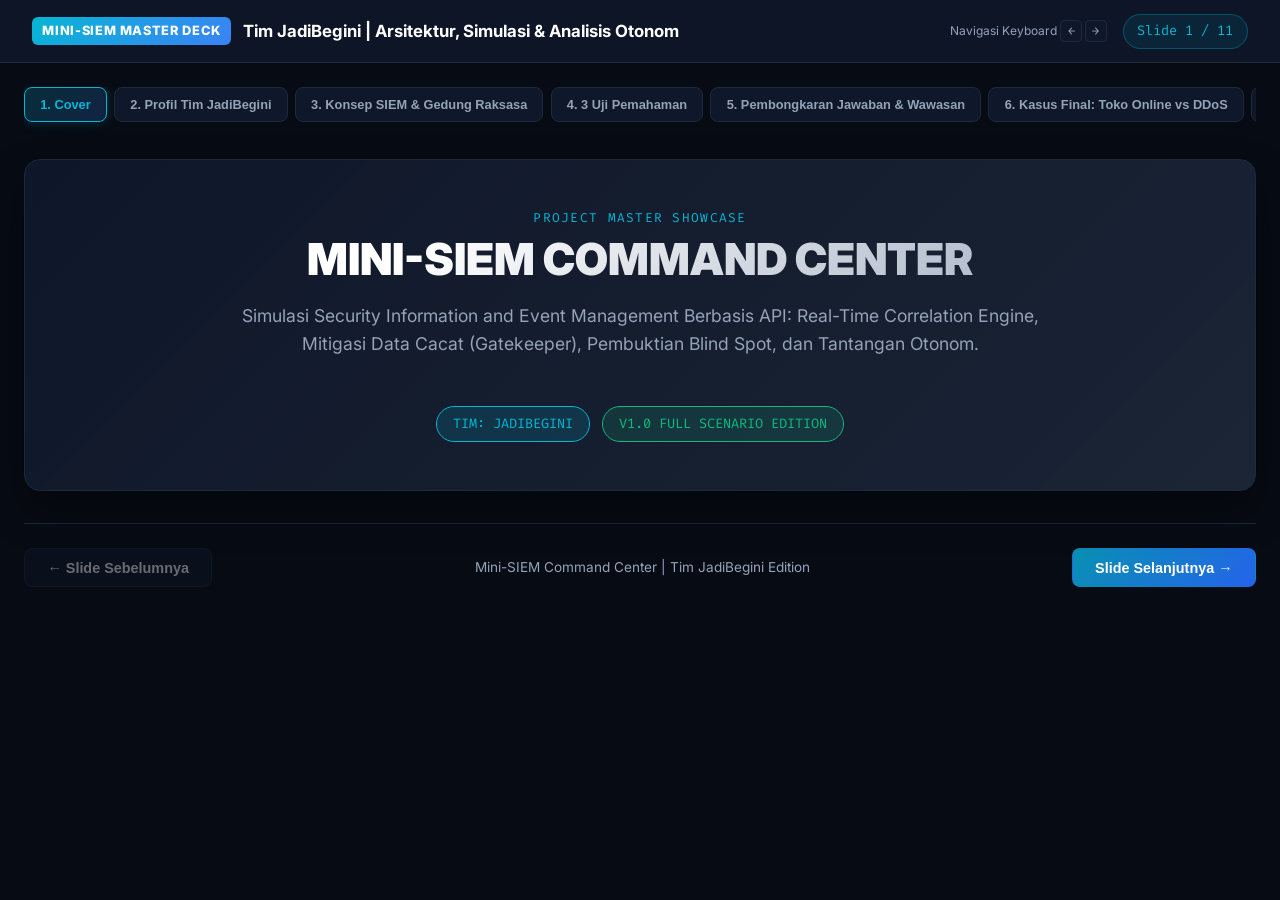
==== presentation.html @ ff6a7bb2 "docs: update profile descriptions for Anand Ferdiansyah and Fitus Yayan Ofnaio Zebua" ====
<!DOCTYPE html>
<html lang="id">
<head>
    <meta charset="UTF-8">
    <meta name="viewport" content="width=device-width, initial-scale=1.0">
    <title>Mini-SIEM Command Center | Master Presentation Deck</title>
    <link rel="preconnect" href="https://fonts.googleapis.com">
    <link rel="preconnect" href="https://fonts.gstatic.com" crossorigin>
    <link href="https://fonts.googleapis.com/css2?family=Fira+Code:wght@400;600&family=Inter:wght@300;400;500;600;700;800;900&display=swap" rel="stylesheet">
    <style>
        :root {
            --bg-dark: #070b14;
            --bg-card: #0f172a;
            --bg-card-hover: #1e293b;
            --border-color: #1e293b;
            --accent-cyan: #06b6d4;
            --accent-blue: #3b82f6;
            --accent-purple: #8b5cf6;
            --accent-gold: #f59e0b;
            --danger-red: #ef4444;
            --warning-orange: #f97316;
            --success-green: #10b981;
            --text-main: #f8fafc;
            --text-muted: #94a3b8;
            --font-sans: 'Inter', -apple-system, BlinkMacSystemFont, sans-serif;
            --font-mono: 'Fira Code', monospace;
        }

        * {
            box-sizing: border-box;
            margin: 0;
            padding: 0;
        }

        body {
            background-color: var(--bg-dark);
            color: var(--text-main);
            font-family: var(--font-sans);
            line-height: 1.6;
            overflow-x: hidden;
            display: flex;
            flex-direction: column;
            min-height: 100vh;
        }

        /* Top Navigation Header */
        header {
            background: rgba(15, 23, 42, 0.9);
            backdrop-filter: blur(12px);
            border-bottom: 1px solid var(--border-color);
            padding: 0.85rem 2rem;
            position: sticky;
            top: 0;
            z-index: 100;
            display: flex;
            justify-content: space-between;
            align-items: center;
        }

        .header-brand {
            display: flex;
            align-items: center;
            gap: 0.75rem;
        }

        .brand-badge {
            background: linear-gradient(135deg, #06b6d4, #3b82f6);
            color: white;
            font-weight: 800;
            font-size: 0.8rem;
            padding: 0.25rem 0.65rem;
            border-radius: 6px;
            letter-spacing: 0.05em;
        }

        .brand-title {
            font-size: 1.05rem;
            font-weight: 700;
            color: #fff;
        }

        .slide-counter {
            font-family: var(--font-mono);
            font-size: 0.85rem;
            color: var(--accent-cyan);
            background: rgba(6, 182, 212, 0.1);
            padding: 0.35rem 0.85rem;
            border-radius: 9999px;
            border: 1px solid rgba(6, 182, 212, 0.3);
        }

        /* Presentation Container */
        .presentation-container {
            max-width: 1320px;
            margin: 1.5rem auto;
            padding: 0 1.5rem;
            flex: 1;
            width: 100%;
        }

        /* Navigation Tabs Bar */
        .nav-tabs {
            display: flex;
            gap: 0.45rem;
            overflow-x: auto;
            padding-bottom: 0.85rem;
            margin-bottom: 1.5rem;
            scrollbar-width: thin;
        }

        .nav-tab {
            background: var(--bg-card);
            border: 1px solid var(--border-color);
            color: var(--text-muted);
            padding: 0.55rem 0.95rem;
            border-radius: 8px;
            font-size: 0.8rem;
            font-weight: 600;
            cursor: pointer;
            white-space: nowrap;
            transition: all 0.2s;
            display: flex;
            align-items: center;
            gap: 0.4rem;
        }

        .nav-tab:hover {
            color: var(--text-main);
            border-color: var(--accent-cyan);
        }

        .nav-tab.active {
            background: linear-gradient(135deg, rgba(6, 182, 212, 0.2), rgba(59, 130, 246, 0.2));
            color: var(--accent-cyan);
            border-color: var(--accent-cyan);
            box-shadow: 0 0 12px rgba(6, 182, 212, 0.25);
        }

        /* Slides Transition */
        .slide {
            display: none;
            animation: fadeIn 0.3s ease-out;
        }

        .slide.active {
            display: block;
        }

        @keyframes fadeIn {
            from { opacity: 0; transform: translateY(6px); }
            to { opacity: 1; transform: translateY(0); }
        }

        /* Slide Headers */
        .slide-header {
            margin-bottom: 1.75rem;
            border-left: 4px solid var(--accent-cyan);
            padding-left: 1.25rem;
        }

        .slide-tag {
            font-family: var(--font-mono);
            font-size: 0.8rem;
            text-transform: uppercase;
            letter-spacing: 0.1em;
            color: var(--accent-cyan);
            margin-bottom: 0.25rem;
            display: block;
        }

        .slide-title {
            font-size: 2rem;
            font-weight: 800;
            color: #fff;
            letter-spacing: -0.02em;
        }

        .slide-subtitle {
            color: var(--text-muted);
            font-size: 1rem;
            margin-top: 0.35rem;
        }

        /* Hero Slide */
        .hero-card {
            background: linear-gradient(135deg, rgba(15, 23, 42, 0.95), rgba(30, 41, 59, 0.85));
            border: 1px solid var(--border-color);
            border-radius: 16px;
            padding: 3rem 2.5rem;
            text-align: center;
            position: relative;
            overflow: hidden;
            box-shadow: 0 20px 40px rgba(0, 0, 0, 0.4);
        }

        .hero-title {
            font-size: 2.75rem;
            font-weight: 900;
            background: linear-gradient(135deg, #fff 30%, #94a3b8);
            -webkit-background-clip: text;
            -webkit-text-fill-color: transparent;
            margin-bottom: 1rem;
            line-height: 1.2;
        }

        .hero-desc {
            max-width: 850px;
            margin: 0 auto 2rem;
            font-size: 1.1rem;
            color: var(--text-muted);
        }

        /* Team Profile Cards (Point 1) */
        .team-grid {
            display: grid;
            grid-template-columns: repeat(auto-fit, minmax(320px, 1fr));
            gap: 1.5rem;
            margin-top: 1rem;
        }

        .team-card {
            background: var(--bg-card);
            border: 1px solid var(--border-color);
            border-radius: 14px;
            padding: 2rem 1.5rem;
            text-align: center;
            display: flex;
            flex-direction: column;
            align-items: center;
            gap: 1rem;
            transition: transform 0.2s, border-color 0.2s;
            position: relative;
        }

        .team-card:hover {
            transform: translateY(-5px);
            border-color: var(--accent-cyan);
            box-shadow: 0 10px 25px rgba(6, 182, 212, 0.15);
        }

        .team-avatar {
            width: 90px;
            height: 90px;
            border-radius: 50%;
            background: linear-gradient(135deg, rgba(6, 182, 212, 0.2), rgba(59, 130, 246, 0.2));
            border: 2px solid var(--accent-cyan);
            display: flex;
            align-items: center;
            justify-content: center;
            font-size: 2.25rem;
            box-shadow: 0 0 20px rgba(6, 182, 212, 0.25);
        }

        .team-badge-lead {
            position: absolute;
            top: 1rem;
            right: 1rem;
            background: rgba(245, 158, 11, 0.15);
            color: var(--accent-gold);
            border: 1px solid var(--accent-gold);
            font-size: 0.7rem;
            font-family: var(--font-mono);
            padding: 0.2rem 0.5rem;
            border-radius: 4px;
            font-weight: 700;
        }

        .team-name {
            font-size: 1.3rem;
            font-weight: 700;
            color: #fff;
        }

        .team-bio {
            font-size: 0.9rem;
            color: var(--text-muted);
            line-height: 1.5;
            background: rgba(0, 0, 0, 0.25);
            padding: 0.85rem 1rem;
            border-radius: 8px;
            border: 1px dashed rgba(148, 163, 184, 0.2);
            text-align: left;
            width: 100%;
        }

        /* Generic Grids & Cards */
        .grid-2 {
            display: grid;
            grid-template-columns: repeat(auto-fit, minmax(450px, 1fr));
            gap: 1.5rem;
            margin-bottom: 1.5rem;
        }

        .grid-3 {
            display: grid;
            grid-template-columns: repeat(auto-fit, minmax(320px, 1fr));
            gap: 1.5rem;
            margin-bottom: 1.5rem;
        }

        @media (max-width: 800px) {
            .grid-2, .grid-3 {
                grid-template-columns: 1fr;
            }
        }

        .card {
            background: var(--bg-card);
            border: 1px solid var(--border-color);
            border-radius: 12px;
            padding: 1.75rem;
            display: flex;
            flex-direction: column;
            gap: 1rem;
            position: relative;
        }

        .card.danger { border-top: 4px solid var(--danger-red); }
        .card.warning { border-top: 4px solid var(--warning-orange); }
        .card.purple { border-top: 4px solid var(--accent-purple); }
        .card.success { border-top: 4px solid var(--success-green); }
        .card.cyan { border-top: 4px solid var(--accent-cyan); }

        .card-header {
            display: flex;
            justify-content: space-between;
            align-items: flex-start;
        }

        .card-title {
            font-size: 1.2rem;
            font-weight: 700;
            color: #fff;
        }

        .card-tag {
            font-size: 0.75rem;
            font-family: var(--font-mono);
            padding: 0.2rem 0.5rem;
            border-radius: 4px;
        }

        .card.danger .card-tag { background: rgba(239, 68, 68, 0.15); color: var(--danger-red); }
        .card.warning .card-tag { background: rgba(249, 115, 22, 0.15); color: var(--warning-orange); }
        .card.purple .card-tag { background: rgba(139, 92, 246, 0.15); color: var(--accent-purple); }
        .card.success .card-tag { background: rgba(16, 185, 129, 0.15); color: var(--success-green); }
        .card.cyan .card-tag { background: rgba(6, 182, 212, 0.15); color: var(--accent-cyan); }

        /* Highlight Boxes */
        .box-highlight {
            background: rgba(0, 0, 0, 0.35);
            border-radius: 8px;
            padding: 1rem 1.15rem;
            font-size: 0.9rem;
            border-left: 3px solid;
            margin-top: 0.5rem;
        }

        .box-story {
            border-color: #38bdf8;
            background: rgba(56, 189, 248, 0.05);
        }
        .box-story strong { color: #38bdf8; display: block; margin-bottom: 0.25rem; font-size: 0.95rem; }

        .box-siem {
            border-color: #f59e0b;
            background: rgba(245, 158, 11, 0.05);
        }
        .box-siem strong { color: #f59e0b; display: block; margin-bottom: 0.25rem; font-size: 0.95rem; }

        .box-output {
            border-color: #10b981;
            background: rgba(16, 185, 129, 0.05);
        }
        .box-output strong { color: #10b981; display: block; margin-bottom: 0.25rem; font-size: 0.95rem; }

        .box-danger {
            border-color: #ef4444;
            background: rgba(239, 68, 68, 0.05);
        }
        .box-danger strong { color: #ef4444; display: block; margin-bottom: 0.25rem; font-size: 0.95rem; }

        /* Quiz Card Styling */
        .quiz-card {
            background: var(--bg-card);
            border: 1px solid var(--border-color);
            border-radius: 12px;
            padding: 1.5rem;
            margin-bottom: 1rem;
            transition: all 0.2s;
        }

        .quiz-card:hover {
            border-color: var(--accent-cyan);
        }

        .quiz-question {
            font-size: 1.05rem;
            font-weight: 700;
            color: #fff;
            margin-bottom: 0.75rem;
            display: flex;
            align-items: flex-start;
            gap: 0.5rem;
        }

        .quiz-answer {
            display: none;
            margin-top: 1rem;
            padding: 1rem 1.25rem;
            background: rgba(6, 182, 212, 0.08);
            border: 1px solid rgba(6, 182, 212, 0.3);
            border-radius: 8px;
            font-size: 0.92rem;
            color: var(--text-main);
            animation: fadeIn 0.25s ease;
        }

        .quiz-answer.show {
            display: block;
        }

        .btn-toggle-answer {
            background: rgba(255, 255, 255, 0.06);
            border: 1px solid var(--border-color);
            color: var(--accent-cyan);
            padding: 0.4rem 0.85rem;
            border-radius: 6px;
            font-size: 0.8rem;
            font-weight: 600;
            cursor: pointer;
            transition: all 0.2s;
        }

        .btn-toggle-answer:hover {
            background: rgba(6, 182, 212, 0.15);
            border-color: var(--accent-cyan);
        }

        /* Flow Diagram */
        .diagram-container {
            background: var(--bg-card);
            border: 1px solid var(--border-color);
            border-radius: 12px;
            padding: 1.75rem;
            margin-bottom: 1.5rem;
            overflow-x: auto;
        }

        .flow-diagram {
            display: flex;
            align-items: center;
            justify-content: space-between;
            gap: 0.75rem;
            min-width: 850px;
        }

        .flow-step {
            flex: 1;
            background: rgba(15, 23, 42, 0.8);
            border: 1px solid var(--border-color);
            border-radius: 10px;
            padding: 1rem 0.75rem;
            text-align: center;
            transition: all 0.2s;
        }

        .flow-step:hover {
            border-color: var(--accent-cyan);
            transform: scale(1.02);
            background: rgba(6, 182, 212, 0.05);
        }

        .flow-icon { font-size: 1.6rem; margin-bottom: 0.35rem; }
        .flow-title { font-weight: 700; font-size: 0.85rem; color: #fff; margin-bottom: 0.2rem; }
        .flow-desc { font-size: 0.75rem; color: var(--text-muted); }
        .flow-arrow { font-size: 1.3rem; color: var(--text-muted); }

        /* Footer Navigation Controls */
        .footer-controls {
            margin-top: 2rem;
            display: flex;
            justify-content: space-between;
            align-items: center;
            border-top: 1px solid var(--border-color);
            padding-top: 1.5rem;
        }

        .btn {
            background: var(--bg-card);
            border: 1px solid var(--border-color);
            color: var(--text-main);
            padding: 0.65rem 1.4rem;
            border-radius: 8px;
            font-weight: 600;
            font-size: 0.9rem;
            cursor: pointer;
            transition: all 0.2s;
            display: inline-flex;
            align-items: center;
            gap: 0.5rem;
        }

        .btn:hover:not(:disabled) {
            background: var(--bg-card-hover);
            border-color: var(--accent-cyan);
            color: var(--accent-cyan);
        }

        .btn:disabled {
            opacity: 0.4;
            cursor: not-allowed;
        }

        .btn-primary {
            background: linear-gradient(135deg, #0891b2, #2563eb);
            border-color: transparent;
            color: white;
        }

        .btn-primary:hover:not(:disabled) {
            background: linear-gradient(135deg, #06b6d4, #3b82f6);
            color: white;
            box-shadow: 0 0 15px rgba(6, 182, 212, 0.4);
        }

        kbd {
            background: var(--bg-card);
            border: 1px solid var(--border-color);
            border-radius: 4px;
            padding: 0.15rem 0.4rem;
            font-family: var(--font-mono);
            font-size: 0.75rem;
        }

        /* Presentation Tables */
        .table-container {
            overflow-x: auto;
            margin: 1rem 0;
            border-radius: 8px;
            border: 1px solid var(--border-color);
        }

        .pres-table {
            width: 100%;
            border-collapse: collapse;
            font-size: 0.85rem;
            text-align: left;
        }

        .pres-table th, .pres-table td {
            padding: 0.75rem 1rem;
            border-bottom: 1px solid var(--border-color);
        }

        .pres-table th {
            background: rgba(0, 0, 0, 0.4);
            color: var(--accent-cyan);
            font-weight: 700;
            font-size: 0.8rem;
            text-transform: uppercase;
            letter-spacing: 0.05em;
        }

        .pres-table tr:hover {
            background: rgba(255, 255, 255, 0.02);
        }

        .pres-code {
            font-family: var(--font-mono);
            background: rgba(0, 0, 0, 0.4);
            padding: 0.2rem 0.45rem;
            border-radius: 4px;
            color: #38bdf8;
            font-size: 0.8rem;
        }
    </style>
</head>
<body>

    <!-- Header Navigation -->
    <header>
        <div class="header-brand">
            <span class="brand-badge">MINI-SIEM MASTER DECK</span>
            <span class="brand-title">Tim JadiBegini | Arsitektur, Simulasi & Analisis Otonom</span>
        </div>
        <div style="display: flex; align-items: center; gap: 1rem;">
            <div style="font-size: 0.75rem; color: var(--text-muted);">Navigasi Keyboard <kbd>←</kbd> <kbd>→</kbd></div>
            <div class="slide-counter" id="slideCounter">Slide 1 / 11</div>
        </div>
    </header>

    <!-- Main Presentation Container -->
    <main class="presentation-container">

        <!-- Navigation Tabs Bar -->
        <nav class="nav-tabs" id="navTabs">
            <button class="nav-tab active" data-index="0">1. Cover</button>
            <button class="nav-tab" data-index="1">2. Profil Tim JadiBegini</button>
            <button class="nav-tab" data-index="2">3. Konsep SIEM & Gedung Raksasa</button>
            <button class="nav-tab" data-index="3">4. 3 Uji Pemahaman</button>
            <button class="nav-tab" data-index="4">5. Pembongkaran Jawaban & Wawasan</button>
            <button class="nav-tab" data-index="5">6. Kasus Final: Toko Online vs DDoS</button>
            <button class="nav-tab" data-index="6">7. Skenario 1 - 3 (Normal, DDoS, Travel)</button>
            <button class="nav-tab" data-index="7">8. Skenario 4 - 7 (Brute, Exfil, Blind Spot, Drift)</button>
            <button class="nav-tab" data-index="8">9. Tantangan Otonom (Keamanan, Bisnis, Audit)</button>
            <button class="nav-tab" data-index="9">10. Arsitektur Pengaman (Safe Blueprint)</button>
            <button class="nav-tab" data-index="10">11. Tantangan Sistem Integrasi</button>
        </nav>

        <!-- ==================== SLIDE 1: COVER ==================== -->
        <section class="slide active" id="slide-0">
            <div class="hero-card">
                <span class="slide-tag">PROJECT MASTER SHOWCASE</span>
                <h1 class="hero-title">MINI-SIEM COMMAND CENTER</h1>
                <p class="hero-desc">
                    Simulasi Security Information and Event Management Berbasis API: Real-Time Correlation Engine, Mitigasi Data Cacat (Gatekeeper), Pembuktian Blind Spot, dan Tantangan Otonom.
                </p>
                <div style="display: inline-flex; gap: 0.75rem; justify-content: center; margin-top: 1rem;">
                    <span style="background: rgba(6, 182, 212, 0.15); border: 1px solid var(--accent-cyan); color: var(--accent-cyan); padding: 0.4rem 1rem; border-radius: 9999px; font-size: 0.85rem; font-family: var(--font-mono);">
                        TIM: JADIBEGINI
                    </span>
                    <span style="background: rgba(16, 185, 129, 0.15); border: 1px solid var(--success-green); color: var(--success-green); padding: 0.4rem 1rem; border-radius: 9999px; font-size: 0.85rem; font-family: var(--font-mono);">
                        V1.0 FULL SCENARIO EDITION
                    </span>
                </div>
            </div>
        </section>

        <!-- ==================== SLIDE 2: PROFIL TIM (POINT 1) ==================== -->
        <section class="slide" id="slide-1">
            <div class="slide-header">
                <span class="slide-tag">BAGIAN 1: STRUKTUR TIM</span>
                <h2 class="slide-title">Tim Pengembang: "JadiBegini"</h2>
                <p class="slide-subtitle">Profil anggota tim pengembang proyek simulasi Mini-SIEM Command Center.</p>
            </div>

            <div class="team-grid">
                <!-- Member 1 (Lead) -->
                <div class="team-card">
                    <span class="team-badge-lead">LEAD</span>
                    <div class="team-avatar">👨‍💻</div>
                    <h3 class="team-name">Bagus Hanindyo Kusuma</h3>
                    <div class="team-bio">
                        A Scrum master with a warm and friendly always! Problem solver that always bring collaborative ambience with servant leadership style, naturally agile coach with extensive experiences as Program Manager, IT Project Manager and Agile Coach
                    </div>
                </div>

                <!-- Member 2 -->
                <div class="team-card">
                    <div class="team-avatar">🛡️</div>
                    <h3 class="team-name">Anand Ferdiansyah</h3>
                    <div class="team-bio">
                        Mahasiswa Aktif Program Karyawan di Universitas Pamulang
                    </div>
                </div>

                <!-- Member 3 -->
                <div class="team-card">
                    <div class="team-avatar">⚙️</div>
                    <h3 class="team-name">Fitus Yayan Ofnaio Zebua</h3>
                    <div class="team-bio">
                        Mahasiswa Aktif Program Karyawan di Universitas Pamulang dan Aktif menjadi Driver Grab
                    </div>
                </div>
            </div>
        </section>

        <!-- ==================== SLIDE 3: KONSEP SIEM & GEDUNG RAKSASA (POINT 2A) ==================== -->
        <section class="slide" id="slide-2">
            <div class="slide-header">
                <span class="slide-tag">BAGIAN 2: PENGENALAN FUNDAMENTAL</span>
                <h2 class="slide-title">Apa itu SIEM? Analogi Gedung Perkantoran Raksasa</h2>
                <p class="slide-subtitle">Memahami esensi pusat komando keamanan siber dengan analogi dunia nyata.</p>
            </div>

            <div class="card cyan" style="margin-bottom: 1.5rem;">
                <p style="font-size: 1.05rem; line-height: 1.7; color: var(--text-main);">
                    🏢 <strong>Bayangkan sebuah gedung perkantoran raksasa dengan ribuan pintu, jendela, dan kamera CCTV.</strong> Mustahil bagi satu orang satpam untuk mengawasi semuanya secara bersamaan. <strong>SIEM (Security Information and Event Management)</strong> adalah pusat komando super cerdas di gedung tersebut.
                </p>
                <p style="font-size: 1rem; line-height: 1.7; color: var(--text-muted); margin-top: 0.5rem;">
                    Alih-alih mengawasi satu pintu, SIEM mengumpulkan semua rekaman CCTV, daftar absen (log pintu akses), dan sensor alarm ke dalam satu ruangan pusat. Jika ada yang menggunakan kartu akses <strong>"Budi"</strong> di pintu lobi utama, padahal sistem absen melihat Budi sedang berada di lantai 15, SIEM akan langsung membunyikan alarm karena menemukan kejanggalan!
                </p>
                <p style="font-size: 0.95rem; line-height: 1.7; color: var(--text-muted); margin-top: 0.5rem;">
                    Di dunia komputer, SIEM mengumpulkan catatan aktivitas (disebut <em>log</em>) dari seluruh penjuru jaringan Anda—seperti antivirus, firewall, server, dan komputer karyawan. Ia membaca jutaan catatan ini dalam hitungan detik untuk mencari pola perilaku mencurigakan yang mungkin merupakan tanda bahwa peretas (hacker) sedang mencoba menyusup.
                </p>
            </div>

            <div class="grid-2">
                <div class="card warning">
                    <div class="card-header">
                        <h3 class="card-title">Titik Bingung 1: "Apakah SIEM = Antivirus?"</h3>
                        <span class="card-tag">PERBEDAAN PERAN</span>
                    </div>
                    <p style="font-size: 0.92rem; color: var(--text-muted);">
                        <strong>TIDAK.</strong> Antivirus adalah satpam yang menjaga satu pintu atau ruangan khusus (komputer lokal). SIEM adalah kapten di pusat komando yang menerima laporan dari semua satpam (termasuk antivirus, firewall, dan server) untuk melihat <em>gambaran besarnya</em>.
                    </p>
                </div>

                <div class="card purple">
                    <div class="card-header">
                        <h3 class="card-title">Titik Bingung 2: "Cuma Gudang Penyimpanan Data?"</h3>
                        <span class="card-tag">SI vs EM</span>
                    </div>
                    <p style="font-size: 0.92rem; color: var(--text-muted);">
                        Banyak yang mengira SIEM hanya tempat menumpuk data historis (huruf <strong>"SI"</strong> - Security Information). Padahal, kunci utamanya ada di huruf <strong>"EM" (Event Management)</strong>—ia secara aktif menganalisis, mencocokkan, dan menghubungkan titik-titik kejadian secara real-time untuk menemukan ancaman tersembunyi.
                    </p>
                </div>
            </div>
        </section>

        <!-- ==================== SLIDE 4: 3 UJI PEMAHAMAN (POINT 2B) ==================== -->
        <section class="slide" id="slide-3">
            <div class="slide-header">
                <span class="slide-tag">BAGIAN 2: UJI PEMAHAMAN AUDIENS</span>
                <h2 class="slide-title">Mari Uji Pemahaman Anda</h2>
                <p class="slide-subtitle">3 Pertanyaan logika menggunakan analogi gedung sebelum masuk ke pembongkaran jawaban.</p>
            </div>

            <div class="quiz-card">
                <div class="quiz-question">
                    <span>1.</span>
                    <span>Jika antivirus di komputer Anda berhasil menangkap sebuah virus dan langsung menghapusnya, apakah SIEM di pusat komando masih perlu tahu tentang kejadian itu? Menurut Anda, kenapa?</span>
                </div>
                <div style="font-size: 0.85rem; color: var(--text-muted); margin-left: 1.5rem;">
                    <em>Pertanyaan: Apakah penghapusan virus lokal sudah menyelesaikan masalah keamanan seluruh perusahaan?</em>
                </div>
            </div>

            <div class="quiz-card">
                <div class="quiz-question">
                    <span>2.</span>
                    <span>Bayangkan seseorang berhasil login ke sistem perusahaan dari Jakarta pada pukul 09:00, lalu login lagi dari sistem yang sama di London pada pukul 09:05. Kata sandinya benar di kedua lokasi. Bagaimana cara SIEM menyadari bahwa ini adalah sebuah ancaman?</span>
                </div>
                <div style="font-size: 0.85rem; color: var(--text-muted); margin-left: 1.5rem;">
                    <em>Pertanyaan: Kenapa aktivitas yang berstatus "SUKSES" dan menggunakan password benar justru bisa berbahaya?</em>
                </div>
            </div>

            <div class="quiz-card">
                <div class="quiz-question">
                    <span>3.</span>
                    <span>Kembali ke analogi gedung perkantoran: Apa yang kira-kira akan terjadi pada kapten di "pusat komando" (SIEM) jika semua aktivitas normal—seperti karyawan yang masuk ruangan, pergi ke toilet, atau membuka jendela—dilaporkan sebagai peringatan darurat?</span>
                </div>
                <div style="font-size: 0.85rem; color: var(--text-muted); margin-left: 1.5rem;">
                    <em>Pertanyaan: Mengapa alarm yang terlalu sering bunyi justru menjadi awal petaka keamanan siber?</em>
                </div>
            </div>

            <div style="text-align: center; margin-top: 1.5rem;">
                <p style="font-size: 0.95rem; color: var(--accent-cyan);">
                    👉 <em>Lanjut ke slide berikutnya untuk melihat wawasan lapangan dan pembongkaran jawabannya!</em>
                </p>
            </div>
        </section>

        <!-- ==================== SLIDE 5: JAWABAN & WAWASAN SOC (POINT 2C) ==================== -->
        <section class="slide" id="slide-4">
            <div class="slide-header">
                <span class="slide-tag">BAGIAN 2: INSIGHTS & THE REVEAL</span>
                <h2 class="slide-title">Pembongkaran Jawaban & Wawasan Lapangan SOC</h2>
                <p class="slide-subtitle">Mengapa Korelasi, Anomali Sukses, dan Tuning adalah jantung dari keamanan siber.</p>
            </div>

            <div class="grid-3">
                <!-- Jawaban 1 -->
                <div class="card cyan">
                    <div class="card-header">
                        <h3 class="card-title">1. Gambaran Besar (Korelasi)</h3>
                        <span class="card-tag">JAWABAN 1</span>
                    </div>
                    <p style="font-size: 0.92rem; color: var(--text-main); line-height: 1.6;">
                        Jika satu satpam (antivirus) menangkap maling di pintu belakang, itu bagus. Tapi bagaimana jika pada detik yang sama, SIEM menerima laporan dari <strong>50 satpam berbeda di 50 ruangan</strong> bahwa mereka juga baru saja menangkap maling?
                    </p>
                    <div class="box-highlight box-siem">
                        <strong>Wawasan Analis:</strong>
                        Antivirus hanya melihat 1 kejadian lokal, tetapi SIEM melihat bahwa gedung Anda sedang mengalami <strong>serangan terkoordinasi berskala besar</strong>.
                    </div>
                </div>

                <!-- Jawaban 2 -->
                <div class="card danger">
                    <div class="card-header">
                        <h3 class="card-title">2. Impossible Travel</h3>
                        <span class="card-tag">JAWABAN 2</span>
                    </div>
                    <p style="font-size: 0.92rem; color: var(--text-main); line-height: 1.6;">
                        Di dunia keamanan siber, ini disebut aturan <strong>Impossible Travel (Perjalanan Mustahil)</strong>. Konsep penting: SIEM tidak hanya mencari kegagalan, tapi juga <strong>mencari keanehan pada hal-hal yang terlihat sukses</strong>.
                    </p>
                    <div class="box-highlight box-danger">
                        <strong>Wawasan Analis:</strong>
                        SIEM tahu hukum fisika: manusia tidak bisa pindah antar benua dalam 5 menit. Kesimpulannya pasti satu: <strong>kredensial (password) orang tersebut telah dicuri!</strong>
                    </div>
                </div>

                <!-- Jawaban 3 -->
                <div class="card warning">
                    <div class="card-header">
                        <h3 class="card-title">3. False Positives & Alert Fatigue</h3>
                        <span class="card-tag">JAWABAN 3</span>
                    </div>
                    <p style="font-size: 0.92rem; color: var(--text-main); line-height: 1.6;">
                        Di lapangan, kondisi ini bernama: <strong>False Positives (Positif Palsu)</strong> yang berujung pada <strong>Alert Fatigue (Kelelahan Peringatan)</strong>. Jika kapten mendengar alarm ribuan kali sehari hanya karena karyawan ke toilet, kapten akan stres, muak, dan akhirnya mematikan alarm.
                    </p>
                    <div class="box-highlight box-story">
                        <strong>Wawasan Analis:</strong>
                        Saat maling sungguhan masuk, tidak ada yang peduli. Itulah kenapa SIEM <strong>wajib di-tuning (disetel)</strong> agar hanya membunyikan alarm untuk hal penting.
                    </div>
                </div>
            </div>
        </section>

        <!-- ==================== SLIDE 6: KASUS FINAL (POINT 2D) ==================== -->
        <section class="slide" id="slide-5">
            <div class="slide-header">
                <span class="slide-tag">BAGIAN 2: THE ULTIMATE CHALLENGE</span>
                <h2 class="slide-title">Kasus Uji Nyata: Toko Online Down (Diskon vs DDoS)</h2>
                <p class="slide-subtitle">Sekarang kita sudah mengerti tentang Korelasi, Anomali, dan Tuning. Mari kita uji pemahaman dengan satu kasus nyata.</p>
            </div>

            <div class="card warning" style="margin-bottom: 1.5rem;">
                <h3 style="font-size: 1.15rem; color: #fff; margin-bottom: 0.5rem;">📦 Kasus Nyata:</h3>
                <p style="font-size: 1rem; color: var(--text-main); line-height: 1.7;">
                    Sebuah toko online mendadak *down* atau sangat lambat karena menerima <strong>1 juta pengunjung dalam satu menit</strong>. Server web kewalahan.<br>
                    Kapten di pusat komando (SIEM) harus segera memutuskan: <em>Apakah ini murni karena promo diskon besar-besaran (aktivitas normal), atau ini adalah serangan hacker (DDoS attack) yang sengaja mengirim robot untuk merusak server?</em>
                </p>
                <div style="margin-top: 1rem; padding: 0.75rem 1rem; background: rgba(0,0,0,0.3); border-radius: 6px; font-size: 0.95rem; color: var(--accent-cyan);">
                    <strong>❓ Pertanyaan untuk Kita:</strong> Sebagai kapten yang duduk di depan SIEM, log (laporan) dari satpam mana saja atau data apa saja yang akan kita silangkan/hubungkan untuk memastikan apakah ini pengunjung asli atau robot jahat? (Gunakan logika Anda!).
                </div>
            </div>

            <div class="grid-2">
                <div class="card success">
                    <div class="card-header">
                        <h3 class="card-title">1. Pembeli Asli (Diskon Besar)</h3>
                        <span class="card-tag">PERILAKU MANUSIA</span>
                    </div>
                    <p style="font-size: 0.95rem; color: var(--text-muted); line-height: 1.6;">
                        1 juta permintaan datang dari <strong>ratusan ribu Alamat IP yang berbeda</strong> di seluruh penjuru kota/negeri.<br>
                        Kecepatan kliknya normal seperti manusia: ada jeda beberapa detik untuk membaca deskripsi produk, memilih varian, dan mengklik tombol checkout.
                    </p>
                </div>

                <div class="card danger">
                    <div class="card-header">
                        <h3 class="card-title">2. Robot Hacker (DDoS Attack)</h3>
                        <span class="card-tag">ANOMALI MESIN</span>
                    </div>
                    <p style="font-size: 0.95rem; color: var(--text-muted); line-height: 1.6;">
                        SIEM melihat anomali fatal: <em>"Tunggu dulu, ratusan ribu permintaan ini hanya berasal dari <strong>5 Alamat IP yang sama</strong>, dan mereka menekan tombol refresh 1.000 kali dalam satu milidetik! Tidak mungkin ini manusia."</em>
                    </p>
                    <div class="box-highlight box-output" style="margin-top: 0.5rem;">
                        <strong>Aksi Respon Otomatis:</strong> SIEM mendeteksi pola tidak wajar itu dan otomatis memerintahkan Firewall memasang <strong>CAPTCHA</strong> khusus ke IP mencurigakan tersebut!
                    </div>
                </div>
            </div>
        </section>

        <!-- ==================== SLIDE 7: SKENARIO 1-3 (POINT 3A) ==================== -->
        <section class="slide" id="slide-6">
            <div class="slide-header">
                <span class="slide-tag">BAGIAN 3: SIMULASI SKENARIO (BAGIAN I)</span>
                <h2 class="slide-title">Bedah Skenario 1 s/d 3: Sistem, Hardware & Deteksi</h2>
                <p class="slide-subtitle">Bagaimana aktivitas dunia nyata memicu perangkat keras dan ditangkap oleh Mini-SIEM Command Center.</p>
            </div>

            <div class="grid-3">
                <!-- Skenario 1 -->
                <div class="card success">
                    <div class="card-header">
                        <h3 class="card-title">Skenario 1: Trafik Normal</h3>
                        <span class="card-tag">BASELINE</span>
                    </div>
                    <div class="box-highlight box-story">
                        <strong>🏢 Cerita Sistem & Hardware:</strong>
                        Kartu RFID ditempel di turnstile lobi (hardware membuka bip!) &rarr; HR mencatat hadir &rarr; lift memanggil otomatis ke lantai 4 &rarr; lampu meja menyala &rarr; laptop login intranet. Semua sistem harmonis.
                    </div>
                    <div class="box-highlight box-siem">
                        <strong>🔍 Ditangkap SIEM:</strong>
                        Log mengalir dengan jeda manusiawi (detik-menit) dari user berbeda.
                    </div>
                    <div class="box-highlight box-output">
                        <strong>🖥️ Output Dashboard:</strong>
                        Status HTTP 201. Logs bertambah. <strong>Alarm: 0 (Hening, tidak ada false positive).</strong>
                    </div>
                </div>

                <!-- Skenario 2 -->
                <div class="card warning">
                    <div class="card-header">
                        <h3 class="card-title">Skenario 2: DDoS Attack</h3>
                        <span class="card-tag">RULE 1 - TINGGI</span>
                    </div>
                    <div class="box-highlight box-story">
                        <strong>🚗 Cerita Sistem & Hardware:</strong>
                        Pemancar sinyal liar menembak sensor palang parkir otomatis 15x berturut-turut hingga dinamo motor panas (overheat) dan palang macet terkunci. Mobil jalan raya macet total.
                    </div>
                    <div class="box-highlight box-siem">
                        <strong>🔍 Ditangkap SIEM:</strong>
                        > 10 permintaan web dari 1 IP address dalam jendela waktu 10 detik.
                    </div>
                    <div class="box-highlight box-output">
                        <strong>🖥️ Output Dashboard:</strong>
                        Alarm <strong>Jingga (TINGGI)</strong> menyala: `DDoS/Botnet: 11 requests from IP 45.33.32.156 in 10s`.
                    </div>
                </div>

                <!-- Skenario 3 -->
                <div class="card danger">
                    <div class="card-header">
                        <h3 class="card-title">Skenario 3: Impossible Travel</h3>
                        <span class="card-tag">RULE 2 - KRITIS</span>
                    </div>
                    <div class="box-highlight box-story">
                        <strong>✈️ Cerita Sistem & Hardware:</strong>
                        Pukul 09:00 kartu RFID Sarah membuka pintu lobi Jakarta. Pukul 09:01 akun Sarah membuka brankas fisik data center Frankfurt. Mustahil fisik manusia pindah benua dalam 60 detik!
                    </div>
                    <div class="box-highlight box-siem">
                        <strong>🔍 Ditangkap SIEM:</strong>
                        2 login SUKSES user sama di lokasi beda benua dalam waktu < 1 jam.
                    </div>
                    <div class="box-highlight box-danger">
                        <strong>🖥️ Output Dashboard:</strong>
                        Alarm <strong>Merah Berkedip Cepat (KRITIS)</strong> menyala darurat memperingatkan kredensial curian.
                    </div>
                </div>
            </div>
        </section>

        <!-- ==================== SLIDE 8: SKENARIO 4-7 (POINT 3B) ==================== -->
        <section class="slide" id="slide-7">
            <div class="slide-header">
                <span class="slide-tag">BAGIAN 3: SIMULASI SKENARIO (BAGIAN II)</span>
                <h2 class="slide-title">Bedah Skenario 4 s/d 7: Brute Force, Exfiltration, Blind Spot & Drift</h2>
                <p class="slide-subtitle">Dari komplotan pengetuk smart-lock hingga sensor rusak dan kabel pagar yang dicabut.</p>
            </div>

            <div class="grid-2">
                <!-- Skenario 4 -->
                <div class="card warning">
                    <div class="card-header">
                        <h3 class="card-title">Skenario 4: Distributed Brute Force</h3>
                        <span class="card-tag">RULE 3 - TINGGI</span>
                    </div>
                    <div class="box-highlight box-story">
                        <strong>🔐 Cerita Sistem & Hardware:</strong>
                        Pintu smart-lock brankas ditebak bergantian oleh 5 orang komplotan dari panel dan pintu darurat berbeda agar sensor lokal tidak mengunci akun.
                    </div>
                    <div class="box-highlight box-siem">
                        <strong>🔍 Ditangkap SIEM:</strong>
                        > 5 login gagal untuk 1 akun target dari > 3 IP berbeda dalam 1 menit.
                    </div>
                    <div class="box-highlight box-output">
                        <strong>🖥️ Output Dashboard:</strong>
                        Alarm <strong>Jingga (TINGGI)</strong> membeberkan seluruh daftar IP komplotan penyerang.
                    </div>
                </div>

                <!-- Skenario 5 -->
                <div class="card danger">
                    <div class="card-header">
                        <h3 class="card-title">Skenario 5: Data Exfiltration</h3>
                        <span class="card-tag">RULE 5 - KRITIS</span>
                    </div>
                    <div class="box-highlight box-story">
                        <strong>💾 Cerita Sistem & Hardware:</strong>
                        Pukul 17:00 kipas pendingin ruang server menderu kencang (overheat) dan lampu LED harddisk berkedip non-stop karena ada orang dalam menyedot database massal.
                    </div>
                    <div class="box-highlight box-siem">
                        <strong>🔍 Ditangkap SIEM:</strong>
                        1 user melakukan database_download > 50 kali dalam 60 detik.
                    </div>
                    <div class="box-highlight box-danger">
                        <strong>🖥️ Output Dashboard:</strong>
                        Alarm <strong>Merah Berkedip (KRITIS)</strong>: `Data Exfiltration: 51 download dalam 60s`.
                    </div>
                </div>

                <!-- Skenario 6 -->
                <div class="card purple">
                    <div class="card-header">
                        <h3 class="card-title">Skenario 6: Careless Whitelisting</h3>
                        <span class="card-tag">FATAL ERROR / BLIND SPOT</span>
                    </div>
                    <div class="box-highlight box-story">
                        <strong>🐱 Cerita Sistem & Hardware:</strong>
                        Sensor infra-merah pagar gudang dicabut kabelnya oleh satpam gara-gara kucing liar lewat. Malamnya perampok masuk lewat pagar itu dan alarm gedung diam membisu!
                    </div>
                    <div class="box-highlight box-siem">
                        <strong>🔍 Ditangkap SIEM:</strong>
                        IP penyerang dimasukkan ke whitelist. Serangan DDoS 15x dilancarkan via IP tersebut.
                    </div>
                    <div class="box-highlight box-danger">
                        <strong>🖥️ Output Dashboard:</strong>
                        <strong>ALARM: 0 (Hening Total).</strong> Membuktikan bahaya fatal jika tim analis sembarangan membuka whitelist.
                    </div>
                </div>

                <!-- Skenario 7 -->
                <div class="card cyan">
                    <div class="card-header">
                        <h3 class="card-title">Skenario 7: Data Cacat & Time Drift</h3>
                        <span class="card-tag">GATEKEEPER NEGATIVE TEST</span>
                    </div>
                    <div class="box-highlight box-story">
                        <strong>⏳ Cerita Sistem & Hardware:</strong>
                        Baterai jam mesin pabrik mati sehingga reset ke tahun 1970. Ban berjalan otomatis menyortir data rusak di pintu awal tanpa membuat seluruh mesin pabrik mogok.
                    </div>
                    <div class="box-highlight box-siem">
                        <strong>🔍 Ditangkap SIEM:</strong>
                        Log dikirim dengan `ip_address: null`, JSON terpotong, atau timestamp tahun 1970.
                    </div>
                    <div class="box-highlight box-output">
                        <strong>🖥️ Output Dashboard:</strong>
                        Status <strong>HTTP 422 (Ditolak Aman)</strong>. <strong>Sistem SIEM TIDAK CRASH</strong> dan server tetap stabil 100%.
                    </div>
                </div>
            </div>
        </section>

        <!-- ==================== SLIDE 9: TANTANGAN OTONOM (POINT 4) ==================== -->
        <section class="slide" id="slide-8">
            <div class="slide-header">
                <span class="slide-tag">BAGIAN 4: STRATEGIC ANALYSIS</span>
                <h2 class="slide-title">Tantangan SIEM Self-Adapting: Keamanan, Bisnis, & Kepatuhan</h2>
                <p class="slide-subtitle">Concern mendalam jika SIEM diizinkan "belajar sendiri dan membuat penanganan mandiri" tanpa pagar pengaman.</p>
            </div>

            <div class="grid-3">
                <!-- Concern 1 -->
                <div class="card danger">
                    <div class="card-header">
                        <h3 class="card-title">1. Concern Keamanan</h3>
                        <span class="card-tag">DATA POISONING</span>
                    </div>
                    <p style="font-size: 0.9rem; color: var(--text-muted);">
                        Hacker dapat memanipulasi pembelajaran sistem secara perlahan (*Boiling the Frog*) agar anomali dianggap normal, atau memicu sistem membuat *Automated Blind Spot*.
                    </p>
                    <div class="box-highlight box-story">
                        <strong>💡 Analogi:</strong>
                        Katak ditaruh di air dingin lalu dipanaskan perlahan 1°C per hari hingga mati terebus tanpa pernah melompat keluar.
                    </div>
                    <div class="box-highlight box-danger">
                        <strong>🔥 Sample Case:</strong>
                        Penyerang APT mencuri data perlahan (10 file/minggu naik ke 40). AI menganggap ini wajar, dan saat 500GB bocor tidak ada alarm!
                    </div>
                </div>

                <!-- Concern 2 -->
                <div class="card warning">
                    <div class="card-header">
                        <h3 class="card-title">2. Concern Bisnis</h3>
                        <span class="card-tag">SELF-INFLICTED DOS</span>
                    </div>
                    <p style="font-size: 0.9rem; color: var(--text-muted);">
                        Sistem panik melihat lonjakan bisnis baru yang sah, lalu secara mandiri memblokir transaksi pelanggan atau memicu *Feedback Loop of Doom* antar server.
                    </p>
                    <div class="box-highlight box-story">
                        <strong>💡 Analogi:</strong>
                        Pemadam kebakaran menyemprotkan air ke tamu restoran mewah karena mengira atraksi masak steak (flambé) adalah kebakaran.
                    </div>
                    <div class="box-highlight box-siem">
                        <strong>🔥 Sample Case:</strong>
                        Flash Sale 11.11 diblokir sepihak oleh AI karena disangka serangan DDoS. Perusahaan rugi miliaran rupiah dalam 10 menit.
                    </div>
                </div>

                <!-- Concern 3 -->
                <div class="card purple">
                    <div class="card-header">
                        <h3 class="card-title">3. Concern Audit & Hukum</h3>
                        <span class="card-tag">THE BLACK-BOX</span>
                    </div>
                    <p style="font-size: 0.9rem; color: var(--text-muted);">
                        Standar ISO 27001 & PCI-DSS mewajibkan setiap pemblokiran dapat dijelaskan secara deterministik dan memiliki tiket persetujuan (*Change Ticket*).
                    </p>
                    <div class="box-highlight box-story">
                        <strong>💡 Analogi:</strong>
                        Polisi menilang pengendara tanpa pasal, hanya berdalih: *"Firasat AI saya bilang Anda mencurigakan"*.
                    </div>
                    <div class="box-highlight box-siem">
                        <strong>🔥 Sample Case:</strong>
                        Sertifikasi PCI-DSS dicabut auditor karena 50 aturan blokir dibuat otomatis oleh script AI tanpa approval manusia.
                    </div>
                </div>
            </div>
        </section>

        <!-- ==================== SLIDE 10: ARSITEKTUR PENGAMAN (POINT 4 BLUEPRINT) ==================== -->
        <section class="slide" id="slide-9">
            <div class="slide-header">
                <span class="slide-tag">BAGIAN 4: BLUEPRINT & REKOMENDASI</span>
                <h2 class="slide-title">Rekomendasi Arsitektur: "Human-Supervised Adaptation"</h2>
                <p class="slide-subtitle">Solusi cerdas: AI menganalisis & merekomendasikan, Analis Manusia menyetujui.</p>
            </div>

            <!-- Flow Diagram -->
            <div class="diagram-container">
                <h4 style="font-size: 0.85rem; color: var(--text-muted); text-transform: uppercase; margin-bottom: 1rem;">
                    Siklus Aman: Dari Deteksi Kasus Baru hingga Implementasi Produksi
                </h4>
                <div class="flow-diagram">
                    <div class="flow-step">
                        <div class="flow-icon">📥</div>
                        <div class="flow-title">1. Gatekeeper Ingest</div>
                        <div class="flow-desc">Validasi kaku (Drop 422 jika data cacat)</div>
                    </div>
                    <div class="flow-arrow">➔</div>
                    <div class="flow-step">
                        <div class="flow-icon">☣️</div>
                        <div class="flow-title">2. DLQ Quarantine</div>
                        <div class="flow-desc">Anomali baru diisolasi di karantina</div>
                    </div>
                    <div class="flow-arrow">➔</div>
                    <div class="flow-step">
                        <div class="flow-icon">🤖</div>
                        <div class="flow-title">3. AI Suggestion</div>
                        <div class="flow-desc">Sintesis pola & buat Candidate Rule</div>
                    </div>
                    <div class="flow-arrow">➔</div>
                    <div class="flow-step">
                        <div class="flow-icon">📼</div>
                        <div class="flow-title">4. Canary Replay</div>
                        <div class="flow-desc">Uji aturan pada 30 hari data historis</div>
                    </div>
                    <div class="flow-arrow">➔</div>
                    <div class="flow-step" style="border-color: var(--accent-cyan); background: rgba(6, 182, 212, 0.1);">
                        <div class="flow-icon">👨‍✈️</div>
                        <div class="flow-title">5. HITL Approval</div>
                        <div class="flow-desc">Kapten SOC menyetujui di Dashboard</div>
                    </div>
                </div>
            </div>

            <div class="grid-3">
                <div class="card success">
                    <div class="card-header">
                        <h3 class="card-title">1. Shadow Rule (HITL)</h3>
                        <span class="card-tag">HUMAN-IN-THE-LOOP</span>
                    </div>
                    <p style="font-size: 0.9rem; color: var(--text-muted);">
                        Aturan baru buatan AI berjalan dalam mode bayangan (*shadow mode*). Tidak memblokir nyata sampai disetujui analis.
                    </p>
                    <div class="box-highlight box-story">
                        <strong>💡 Analogi:</strong>
                        Dokter residen magang menulis resep, tetapi obat baru keluar setelah ditandatangani dokter spesialis konsulen.
                    </div>
                </div>

                <div class="card success">
                    <div class="card-header">
                        <h3 class="card-title">2. Dead-Letter Queue (DLQ)</h3>
                        <span class="card-tag">DATA ISOLATION</span>
                    </div>
                    <p style="font-size: 0.9rem; color: var(--text-muted);">
                        Data cacat tidak diabaikan begitu saja, tapi masuk antrean karantina terpisah untuk dianalisis clustering AI tanpa membebani server utama.
                    </p>
                    <div class="box-highlight box-story">
                        <strong>💡 Analogi:</strong>
                        Ruang karantina X-Ray bagasi bandara untuk memeriksa paket mencurigakan tanpa menghentikan antrean penumpang lain.
                    </div>
                </div>

                <div class="card success">
                    <div class="card-header">
                        <h3 class="card-title">3. Canary Replay Test</h3>
                        <span class="card-tag">REGRESSION TEST</span>
                    </div>
                    <p style="font-size: 0.9rem; color: var(--text-muted);">
                        Aturan baru diuji pada log historis 30 hari terakhir. Jika menghasilkan false positive > 2%, aturan otomatis dibatalkan (*auto-rollback*).
                    </p>
                    <div class="box-highlight box-story">
                        <strong>💡 Analogi:</strong>
                        Simulasi uji tabrak jutaan kilometer di komputer sebelum mobil baru boleh diproduksi ke jalan raya.
                    </div>
                </div>
            </div>
        </section>

        <!-- ==================== SLIDE 11: TANTANGAN SISTEM INTEGRASI (BAGIAN AKHIR) ==================== -->
        <section class="slide" id="slide-10">
            <div class="slide-header">
                <span class="slide-tag">BAGIAN 5: SYSTEM INTEGRATION ARCHITECTURE</span>
                <h2 class="slide-title">Tantangan Sistem Integrasi: Korelasi Lintas Aplikasi & Hardware</h2>
                <p class="slide-subtitle">Menghubungkan data digital heterogen (CSV, Audit Log, Syslog) dari dunia fisik hingga aplikasi militer ke dalam Mini-SIEM.</p>
            </div>

            <!-- Pengantar -->
            <div class="card cyan" style="margin-bottom: 1.5rem;">
                <p style="font-size: 0.95rem; line-height: 1.7; color: var(--text-main);">
                    Fokus pada <strong>Sistem Integrasi</strong> adalah kunci paling krusial dalam keberhasilan sebuah SIEM di instansi pertahanan.<br>
                    Tantangan terbesarnya: <strong>Setiap aplikasi dan perangkat keras militer berbicara dengan "bahasa" (format) yang berbeda-beda</strong>—mulai dari file teks <code class="pres-code">.csv</code> mesin absensi jadul, <em>audit log</em> database terenkripsi, <em>Syslog</em> router perbatasan, hingga log perangkat taktis lapangan.
                </p>
            </div>

            <!-- 1. Arsitektur Jalur Integrasi -->
            <div class="diagram-container">
                <h3 style="font-size: 1rem; color: #fff; margin-bottom: 0.75rem; display: flex; align-items: center; gap: 0.5rem;">
                    🏛️ 1. Arsitektur Jalur Integrasi (Universal Ingestion Pipeline)
                </h3>
                <p style="font-size: 0.85rem; color: var(--text-muted); margin-bottom: 1rem;">
                    Agar Mini-SIEM berbasis <code class="pres-code">POST /api/ingest</code> dapat menerima log dari perangkat apa pun tanpa mengubah arsitektur intinya, kita menempatkan <strong>Log Collector & Adapter Layer</strong> di depan Gatekeeper:
                </p>
                <div class="flow-diagram">
                    <div class="flow-step">
                        <div class="flow-icon">🚪</div>
                        <div class="flow-title">1. Sumber Log Fisik & App</div>
                        <div class="flow-desc">Hardware Pintu (CSV), Firewall (Syslog), DB Audit Log, Windows DC (EVTX), Radio/Radar</div>
                    </div>
                    <div class="flow-arrow">➔</div>
                    <div class="flow-step" style="border-color: var(--accent-cyan); background: rgba(6, 182, 212, 0.08);">
                        <div class="flow-icon">🔄</div>
                        <div class="flow-title">2. Log Collector & Parser</div>
                        <div class="flow-desc">Baca baris baru .CSV real-time & petakan (mapping) ke format standar JSON Kontrak Data</div>
                    </div>
                    <div class="flow-arrow">➔</div>
                    <div class="flow-step">
                        <div class="flow-icon">🛡️</div>
                        <div class="flow-title">3. Gatekeeper (/api/ingest)</div>
                        <div class="flow-desc">Validasi IPv4, Integritas Skema, & Time Drift (Tolak jika > 24 jam / CMOS 1970)</div>
                    </div>
                    <div class="flow-arrow">➔</div>
                    <div class="flow-step">
                        <div class="flow-icon">🧠</div>
                        <div class="flow-title">4. Correlation Brain</div>
                        <div class="flow-desc">Menghubungkan titik kejadian lintas hardware & aplikasi secara real-time</div>
                    </div>
                </div>
            </div>

            <!-- 2. Matriks Integrasi -->
            <div class="card purple" style="margin-bottom: 1.5rem;">
                <h3 class="card-title" style="margin-bottom: 0.5rem;">📊 2. Matriks Integrasi: Hardware vs Aplikasi vs Format Log</h3>
                <p style="font-size: 0.88rem; color: var(--text-muted);">
                    Di instansi pertahanan, berikut adalah pemetaan perangkat yang mengeluarkan log digital dan cara adaptor mengubahnya:
                </p>
                <div class="table-container">
                    <table class="pres-table">
                        <thead>
                            <tr>
                                <th>Kategori Sumber</th>
                                <th>Perangkat / Aplikasi</th>
                                <th>Format Asli</th>
                                <th>Cara Pengambilan Data</th>
                                <th>Pemetaan ke Mini-SIEM Data Contract</th>
                            </tr>
                        </thead>
                        <tbody>
                            <tr>
                                <td><strong style="color: #fff;">Hardware Akses Fisik</strong></td>
                                <td>Pintu Gerbang RFID Markas, Smart-Lock Brankas Amunisi</td>
                                <td><span class="pres-code">File .CSV</span> (Diekspor lokal per menit)</td>
                                <td>Log Forwarder memantau file <code class="pres-code">.csv</code> (tailing baris baru).</td>
                                <td>
                                    <code class="pres-code">timestamp</code> &larr; Kolom Waktu<br>
                                    <code class="pres-code">user_id</code> &larr; Kolom ID Prajurit<br>
                                    <code class="pres-code">location</code> &larr; "Gerbang Markas A"<br>
                                    <code class="pres-code">event_type</code> &larr; login_attempt
                                </td>
                            </tr>
                            <tr>
                                <td><strong style="color: #fff;">Aplikasi Militer</strong></td>
                                <td>Sistem Informasi Personel (HRD Militer), Portal C2 (Command & Control)</td>
                                <td><span class="pres-code">Audit Log JSON / Database CDC</span></td>
                                <td>Webhook / API Listener langsung ke SIEM.</td>
                                <td>
                                    <code class="pres-code">event_type</code> &larr; login_attempt / web_request<br>
                                    <code class="pres-code">ip_address</code> &larr; IP Komputer Kerja
                                </td>
                            </tr>
                            <tr>
                                <td><strong style="color: #fff;">Perangkat Jaringan</strong></td>
                                <td>Firewall Perbatasan, VPN Militer, Enkriptor Taktis</td>
                                <td><span class="pres-code">Syslog / CEF (RFC 5424)</span></td>
                                <td>Daemon Syslog (UDP/TCP Port 514) menerima paket data.</td>
                                <td>
                                    <code class="pres-code">ip_address</code> &larr; Src IP Packet<br>
                                    <code class="pres-code">status</code> &larr; Success / Drop
                                </td>
                            </tr>
                            <tr>
                                <td><strong style="color: #fff;">Penyimpanan Rahasia</strong></td>
                                <td>Server Database Intelijen, Dokumen Rahasia Doktrin</td>
                                <td><span class="pres-code">Database Audit Trail (SQL Log)</span></td>
                                <td>Audit plugin (Postgres/Oracle Audit Log).</td>
                                <td>
                                    <code class="pres-code">event_type</code> &larr; database_download<br>
                                    <code class="pres-code">user_id</code> &larr; Akun Database
                                </td>
                            </tr>
                        </tbody>
                    </table>
                </div>
            </div>

            <!-- 3. Contoh Skenario Nyata Korelasi -->
            <div class="card cyan" style="margin-bottom: 1.5rem;">
                <h3 class="card-title" style="margin-bottom: 0.25rem;">
                    🧠 3. Contoh Skenario Nyata Korelasi Antara File .CSV Hardware & Audit Log Aplikasi
                </h3>
                <p style="font-size: 0.9rem; color: var(--text-muted); margin-bottom: 1rem;">
                    Inilah kekuatan sejati korelasi sistem integrasi: <strong>Satu sistem sendirian tidak tahu ada bahaya, tetapi ketika data CSV hardware disilangkan dengan audit log aplikasi, ancaman langsung terbongkar!</strong>
                </p>

                <div class="grid-2">
                    <!-- Kasus 1 -->
                    <div style="background: rgba(0,0,0,0.3); border-radius: 8px; padding: 1.25rem; border-left: 3px solid var(--danger-red);">
                        <h4 style="font-size: 1rem; color: #fff; margin-bottom: 0.5rem;">
                            Kasus 1: Korelasi CSV Pintu Markas + Audit Log VPN (Membongkar Akun Terbajak)
                        </h4>
                        <div class="box-highlight box-story">
                            <strong>🚪 Kejadian Hardware (Sumber 1 - File CSV):</strong>
                            Pukul 08:00 WIB, sensor pintu putar markas mencatat pada file <code class="pres-code">gate_access.csv</code>:<br>
                            <code class="pres-code">2026-10-20 08:00:15,KOLONEL_HENDRO,PINTU_LOBI_MABES,ACCESS_GRANTED</code><br>
                            <em>(Artinya: Secara fisik, Kolonel Hendro sudah masuk ke dalam markas di Jakarta).</em>
                        </div>
                        <div class="box-highlight box-siem">
                            <strong>🌐 Kejadian Aplikasi (Sumber 2 - Audit Log VPN Firewall):</strong>
                            Pukul 08:05 WIB (5 menit kemudian), log firewall VPN mencatat:<br>
                            <code class="pres-code">{"time": "08:05:00", "user": "KOLONEL_HENDRO", "src_ip": "185.220.101.5", "country": "NETHERLANDS", "status": "SUCCESS"}</code>
                        </div>
                        <div class="box-highlight box-danger">
                            <strong>⚡ Korelasi & Output di Mini-SIEM:</strong>
                            Mesin korelasi menyilangkan: <em>"User KOLONEL_HENDRO tercatat di file CSV sedang berada di Lobi Mabes Jakarta, mengapa akun yang sama login VPN dari Belanda 5 menit kemudian?"</em><br>
                            <strong>Output:</strong> Terpicu <strong>Rule 2: Impossible Travel (Level: KRITIS)</strong>! Pusat komando langsung memutus sesi VPN tersebut karena akun sang kolonel dipastikan telah dibobol hacker luar negeri.
                        </div>
                    </div>

                    <!-- Kasus 2 -->
                    <div style="background: rgba(0,0,0,0.3); border-radius: 8px; padding: 1.25rem; border-left: 3px solid var(--warning-orange);">
                        <h4 style="font-size: 1rem; color: #fff; margin-bottom: 0.5rem;">
                            Kasus 2: Korelasi Audit Log Database + CSV Sensor Suhu Ruang Server (Eksfiltrasi Rahasia)
                        </h4>
                        <div class="box-highlight box-story">
                            <strong>🗄️ Kejadian Aplikasi (Sumber 1 - Audit Log Database):</strong>
                            Sebuah akun analis intelijen melakukan kueri <code class="pres-code">SELECT * FROM peta_posisi_pasukan</code> sebanyak 60 kali berturut-turut pada jam istirahat.
                        </div>
                        <div class="box-highlight box-siem">
                            <strong>🌡️ Kejadian Hardware (Sumber 2 - CSV Sensor IoT Lingkungan):</strong>
                            Sensor suhu dan konsumsi listrik rak server mencatat lonjakan beban daya dan panas prosesor secara mendadak.
                        </div>
                        <div class="box-highlight box-output">
                            <strong>⚡ Korelasi & Output di Mini-SIEM:</strong>
                            Menghubungkan lonjakan kueri data dengan frekuensi unduhan massal.<br>
                            <strong>Output:</strong> Terpicu <strong>Rule 5: Data Exfiltration (Level: KRITIS)</strong>! SIEM memerintahkan firewall internal untuk memutus kabel jaringan port analis tersebut dan menyalakan alarm merah berkedip di layar monitor komandan jaga.
                        </div>
                    </div>
                </div>
            </div>

            <!-- 4. Penanganan Data Cacat CSV Jadul & Kesimpulan -->
            <div class="grid-2">
                <div class="card warning">
                    <h3 class="card-title">🛠️ 4. Bagaimana Cara Menangani Data Cacat dari File CSV Jadul?</h3>
                    <p style="font-size: 0.88rem; color: var(--text-muted); margin-top: 0.5rem;">
                        Hardware pertahanan sering kali berusia tua dan file CSV yang dihasilkan terkadang bermasalah:
                    </p>
                    <div class="box-highlight box-story">
                        <strong>1. Kasus Kolom Kosong (<code class="pres-code">ip_address: ""</code> atau <code class="pres-code">null</code>):</strong>
                        Jika mesin absensi fisik tidak memiliki konsep IP (hanya ID pintu), adapter bertugas mengisi IP statis pintu tersebut (misal: 10.10.1.15). Namun jika adapter gagal dan data tetap null, <strong>Gatekeeper Mini-SIEM kita langsung menolaknya dengan HTTP 422</strong>, sehingga memori sistem tidak akan pernah rusak.
                    </div>
                    <div class="box-highlight box-danger">
                        <strong>2. Kasus Jam Reset (Baterai CMOS Pintu Habis &rarr; 1970):</strong>
                        Jika mesin pintu mengirim CSV dengan stempel waktu 1970, Gatekeeper Mini-SIEM mendeteksi <em>Time Drift Error</em> (> 24 jam) dan seketika melempar <strong>HTTP 422 Drop</strong>. Log masuk ke antrean Dead-Letter Queue (DLQ) dan teknisi pemeliharaan markas otomatis mendapat tiket ganti baterai.
                    </div>
                </div>

                <div class="card success">
                    <h3 class="card-title">🎯 Kesimpulan untuk Instansi Pertahanan</h3>
                    <p style="font-size: 0.9rem; color: var(--text-muted); margin-top: 0.5rem; line-height: 1.7;">
                        Dengan memfokuskan integrasi pada <strong>Adapter Log Parser &rarr; Gatekeeper Skema &rarr; Correlation Brain</strong>, Mini-SIEM mampu:
                    </p>
                    <ul style="list-style: none; display: flex; flex-direction: column; gap: 0.75rem; margin-top: 0.5rem; font-size: 0.9rem;">
                        <li style="display: flex; gap: 0.5rem; align-items: flex-start;">
                            <span style="color: var(--success-green); font-weight: bold;">1.</span>
                            <span><strong>Menelan data dari perangkat apa pun:</strong> CSV mesin absensi, Syslog router perbatasan, Audit Log database terenkripsi, hingga jaringan militer.</span>
                        </li>
                        <li style="display: flex; gap: 0.5rem; align-items: flex-start;">
                            <span style="color: var(--success-green); font-weight: bold;">2.</span>
                            <span><strong>Menghilangkan titik buta (Blind Spot):</strong> Menghubungkan dunia fisik (pintu/hardware) dan dunia siber (aplikasi/jaringan) secara real-time.</span>
                        </li>
                        <li style="display: flex; gap: 0.5rem; align-items: flex-start;">
                            <span style="color: var(--success-green); font-weight: bold;">3.</span>
                            <span><strong>Melindungi dirinya sendiri dari data sampah:</strong> Menolak data kotor secara mandiri tanpa pernah mengalami <em>crash</em>.</span>
                        </li>
                    </ul>
                </div>
            </div>
        </section>

        <!-- Footer Navigation Controls -->
        <footer class="footer-controls">
            <button class="btn" id="btnPrev" disabled>← Slide Sebelumnya</button>
            <div style="font-size: 0.85rem; color: var(--text-muted);">
                Mini-SIEM Command Center | Tim JadiBegini Edition
            </div>
            <button class="btn btn-primary" id="btnNext">Slide Selanjutnya →</button>
        </footer>

    </main>

    <!-- Slide Controller Script -->
    <script>
        const slides = document.querySelectorAll(".slide");
        const navTabs = document.querySelectorAll(".nav-tab");
        const slideCounter = document.getElementById("slideCounter");
        const btnPrev = document.getElementById("btnPrev");
        const btnNext = document.getElementById("btnNext");

        let currentSlide = 0;
        const totalSlides = slides.length;

        function updateSlide(index) {
            if (index < 0 || index >= totalSlides) return;
            currentSlide = index;

            slides.forEach((s, idx) => {
                s.classList.toggle("active", idx === currentSlide);
            });

            navTabs.forEach((tab, idx) => {
                tab.classList.toggle("active", idx === currentSlide);
                if (idx === currentSlide) {
                    tab.scrollIntoView({ behavior: 'smooth', block: 'nearest', inline: 'center' });
                }
            });

            slideCounter.textContent = `Slide ${currentSlide + 1} / ${totalSlides}`;
            btnPrev.disabled = currentSlide === 0;
            btnNext.disabled = currentSlide === totalSlides - 1;
        }

        navTabs.forEach(tab => {
            tab.addEventListener("click", () => {
                const idx = parseInt(tab.getAttribute("data-index"), 10);
                updateSlide(idx);
            });
        });

        btnPrev.addEventListener("click", () => updateSlide(currentSlide - 1));
        btnNext.addEventListener("click", () => updateSlide(currentSlide + 1));

        // Keyboard Navigation (Arrow Left, Arrow Right)
        document.addEventListener("keydown", (e) => {
            if (e.key === "ArrowRight") {
                updateSlide(currentSlide + 1);
            } else if (e.key === "ArrowLeft") {
                updateSlide(currentSlide - 1);
            }
        });
    </script>
</body>
</html>
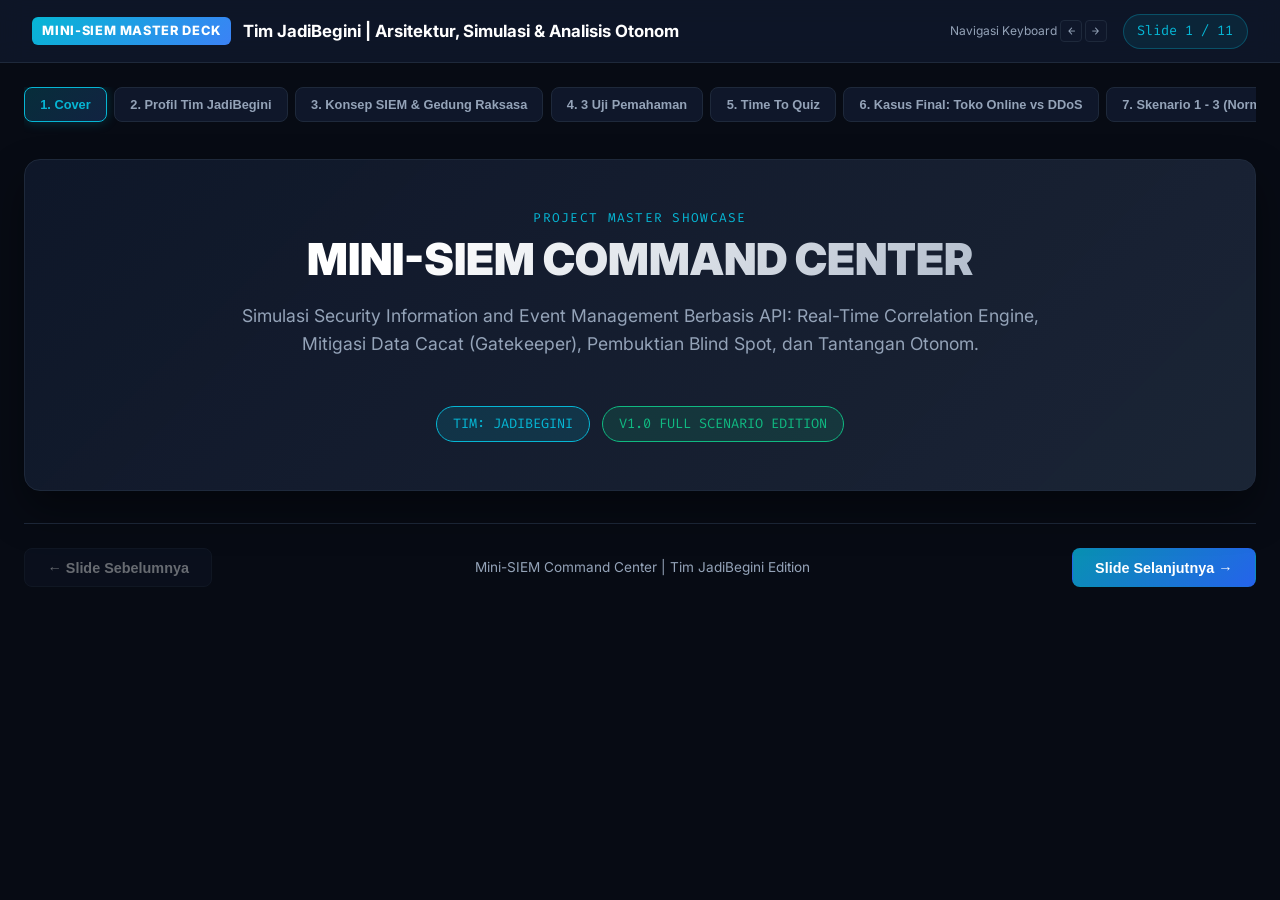
==== commit 731f476b: "docs: rename section Pembongkaran Jawaban to Time To Quiz" ====
--- a/presentation.html
+++ b/presentation.html
@@ -599,7 +599,7 @@
             <button class="nav-tab" data-index="1">2. Profil Tim JadiBegini</button>
             <button class="nav-tab" data-index="2">3. Konsep SIEM & Gedung Raksasa</button>
             <button class="nav-tab" data-index="3">4. 3 Uji Pemahaman</button>
-            <button class="nav-tab" data-index="4">5. Pembongkaran Jawaban & Wawasan</button>
+            <button class="nav-tab" data-index="4">5. Time To Quiz</button>
             <button class="nav-tab" data-index="5">6. Kasus Final: Toko Online vs DDoS</button>
             <button class="nav-tab" data-index="6">7. Skenario 1 - 3 (Normal, DDoS, Travel)</button>
             <button class="nav-tab" data-index="7">8. Skenario 4 - 7 (Brute, Exfil, Blind Spot, Drift)</button>
@@ -749,16 +749,16 @@
 
             <div style="text-align: center; margin-top: 1.5rem;">
                 <p style="font-size: 0.95rem; color: var(--accent-cyan);">
-                    👉 <em>Lanjut ke slide berikutnya untuk melihat wawasan lapangan dan pembongkaran jawabannya!</em>
+                    👉 <em>Lanjut ke slide berikutnya: Time To Quiz!</em>
                 </p>
             </div>
         </section>
 
-        <!-- ==================== SLIDE 5: JAWABAN & WAWASAN SOC (POINT 2C) ==================== -->
+        <!-- ==================== SLIDE 5: TIME TO QUIZ (POINT 2C) ==================== -->
         <section class="slide" id="slide-4">
             <div class="slide-header">
                 <span class="slide-tag">BAGIAN 2: INSIGHTS & THE REVEAL</span>
-                <h2 class="slide-title">Pembongkaran Jawaban & Wawasan Lapangan SOC</h2>
+                <h2 class="slide-title">Time To Quiz</h2>
                 <p class="slide-subtitle">Mengapa Korelasi, Anomali Sukses, dan Tuning adalah jantung dari keamanan siber.</p>
             </div>
 
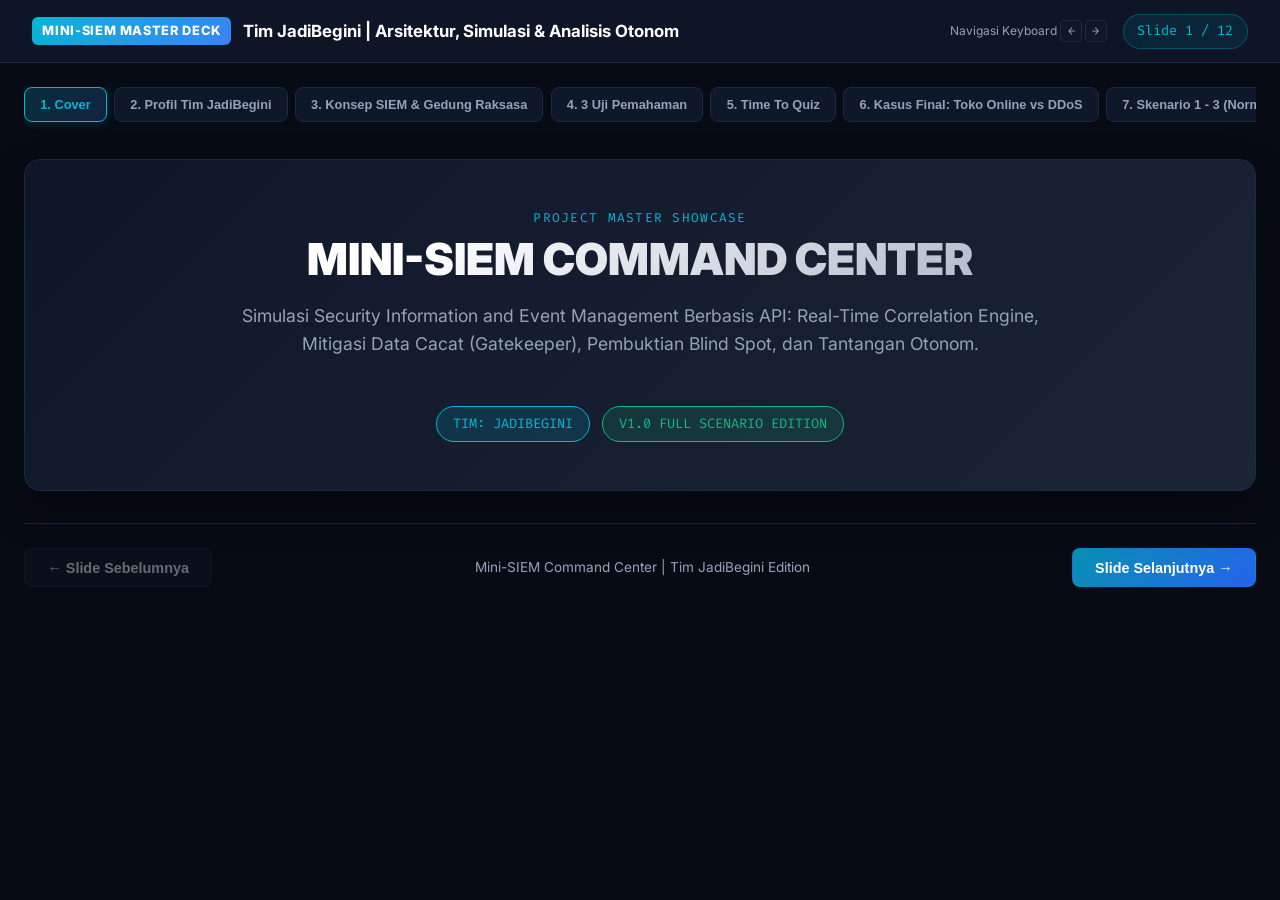
==== commit 6adc9037: "feat: add Scenario 8 Low & Slow APT, Hot/Cold storage simulation, and update presentation.html" ====
--- a/presentation.html
+++ b/presentation.html
@@ -586,7 +586,7 @@
         </div>
         <div style="display: flex; align-items: center; gap: 1rem;">
             <div style="font-size: 0.75rem; color: var(--text-muted);">Navigasi Keyboard <kbd>←</kbd> <kbd>→</kbd></div>
-            <div class="slide-counter" id="slideCounter">Slide 1 / 11</div>
+            <div class="slide-counter" id="slideCounter">Slide 1 / 12</div>
         </div>
     </header>
 
@@ -603,9 +603,10 @@
             <button class="nav-tab" data-index="5">6. Kasus Final: Toko Online vs DDoS</button>
             <button class="nav-tab" data-index="6">7. Skenario 1 - 3 (Normal, DDoS, Travel)</button>
             <button class="nav-tab" data-index="7">8. Skenario 4 - 7 (Brute, Exfil, Blind Spot, Drift)</button>
-            <button class="nav-tab" data-index="8">9. Tantangan Otonom (Keamanan, Bisnis, Audit)</button>
-            <button class="nav-tab" data-index="9">10. Arsitektur Pengaman (Safe Blueprint)</button>
-            <button class="nav-tab" data-index="10">11. Tantangan Sistem Integrasi</button>
+            <button class="nav-tab" data-index="8">9. Skenario 8: The Low & Slow APT (Hot vs Cold)</button>
+            <button class="nav-tab" data-index="9">10. Tantangan Otonom (Keamanan, Bisnis, Audit)</button>
+            <button class="nav-tab" data-index="10">11. Arsitektur Pengaman (Safe Blueprint)</button>
+            <button class="nav-tab" data-index="11">12. Tantangan Sistem Integrasi</button>
         </nav>
 
         <!-- ==================== SLIDE 1: COVER ==================== -->
@@ -1018,8 +1019,148 @@
             </div>
         </section>
 
-        <!-- ==================== SLIDE 9: TANTANGAN OTONOM (POINT 4) ==================== -->
+        <!-- ==================== SLIDE 9: SKENARIO 8: THE LOW & SLOW APT ==================== -->
         <section class="slide" id="slide-8">
+            <div class="slide-header">
+                <span class="slide-tag">BAGIAN 3C: ADVANCED THREAT SCENARIO</span>
+                <h2 class="slide-title">Skenario 8: The "Low & Slow" APT (Jebakan Hot vs. Cold Storage)</h2>
+                <p class="slide-subtitle">Studi Kasus Lintas Waktu: Reconnaissance Tanggal 1 vs Eksploitasi Tanggal 20 & Solusi Stateful Watchlist.</p>
+            </div>
+
+            <!-- Case Premise & Dilemma Card -->
+            <div class="card purple" style="margin-bottom: 1.5rem;">
+                <div class="card-header">
+                    <h3 class="card-title">📖 Studi Kasus: Log Lifecycle Policy & Dilema Penyimpanan SIEM</h3>
+                    <span class="card-tag">TEMPORAL BLIND SPOT</span>
+                </div>
+                <div style="font-size: 0.92rem; color: var(--text-main); line-height: 1.7;">
+                    <p style="margin-bottom: 0.75rem;">
+                        <strong>Kebijakan Perusahaan:</strong> SIEM mengatur <em>Log Lifecycle</em> untuk menyimpan data <strong>"Panas" (Hot Storage)</strong>—yang bisa dianalisis instan real-time oleh mesin korelasi—selama <strong>14 hari</strong>. Jika lewat dari 14 hari, log dipindahkan ke <strong>"Gudang Arsip Beku" (Cold Storage)</strong> yang terkompresi hemat biaya, namun tidak bisa dibaca otomatis oleh SIEM.
+                    </p>
+                    <p style="margin-bottom: 0.75rem;">
+                        <strong>Skenario Serangan Peretas (APT - Advanced Persistent Threat):</strong><br>
+                        &bull; <strong>Tanggal 1:</strong> Peretas melancarkan <em>Reconnaissance Probe</em> untuk mendeteksi apakah sistem rentan.<br>
+                        &bull; Mengetahui perusahaan memakai SIEM, peretas <strong>diam dan menunggu selama 19 hari</strong>.<br>
+                        &bull; <strong>Tanggal 20:</strong> Peretas baru melancarkan serangan eksploitasi aslinya berdasarkan informasi Tanggal 1.
+                    </p>
+                    <div class="box-highlight box-danger" style="margin-top: 0.75rem;">
+                        <strong>❓ Pertanyaan Kritis:</strong> Saat serangan terjadi di Tanggal 20, apakah SIEM biasa berhasil melakukan <em>Korelasi Showdown</em> dan menyadari bahwa ini serangan lanjutan dari Recon Tanggal 1?
+                        <br>
+                        <strong>Jawab: TIDAK BISA!</strong> Karena log Tanggal 1 sudah lewat 14 hari dan terlempar ke Cold Storage, mesin korelasi hanya melihat request Tanggal 20 sebagai <em>sebuah event biasa yang berdiri sendiri</em>. SIEM mengalami <strong>Titik Buta Temporal (Temporal Blind Spot)</strong>!
+                    </div>
+                </div>
+            </div>
+
+            <!-- Analogi Hardware & Non-IT -->
+            <div class="card warning" style="margin-bottom: 1.5rem;">
+                <div class="card-header">
+                    <h3 class="card-title">🏢 Analogi Sistem & Hardware: Buku Tamu Lobi & Perampok Sabar</h3>
+                    <span class="card-tag">NON-IT ANALOGY</span>
+                </div>
+                <div class="box-highlight box-story">
+                    <strong>Cerita Gedung Perkantoran:</strong>
+                    Pada <strong>Tanggal 1</strong>, seorang pencuri pura-pura bertamu di lobi untuk memotret jenis gembok pintu darurat. Satpam lobi punya SOP ketat: <em>"Buku tamu di atas meja lobi hanya disimpan selama 14 hari. Hari ke-15 buku dibuang ke gudang arsip bawah tanah yang terkunci berdebu."</em><br>
+                    Pada <strong>Tanggal 20</strong>, pencuri datang kembali membawa kunci duplikat. Satpam meja lobi yang bertugas hari itu hanya melihat satu orang masuk wajar—ia tidak pernah tahu bahwa orang ini adalah orang yang sama yang memotret gembok 20 hari lalu, karena buku tamu Tanggal 1 sudah terkubur di gudang bawah tanah!
+                </div>
+            </div>
+
+            <!-- Two-Act Breakdown: Problem vs Solution -->
+            <div class="grid-2">
+                <!-- Babak 1: Masalah -->
+                <div class="card danger">
+                    <div class="card-header">
+                        <h3 class="card-title">Babak 1: Titik Buta Temporal (Tanpa Solusi)</h3>
+                        <span class="card-tag">SIEM CORRELATION FAILS</span>
+                    </div>
+                    <div class="box-highlight box-story">
+                        <strong>1️⃣ Tanggal 1 (Recon Probe):</strong><br>
+                        IP <code class="pres-code">198.51.100.77</code> menembak port DMZ. Log dicatat di Hot Storage sebagai event anomali tingkat menengah.
+                    </div>
+                    <div class="box-highlight box-story">
+                        <strong>2️⃣ Hari ke-15 (Log Aging & Cold Archiving):</strong><br>
+                        Sistem memindahkan log Tanggal 1 ke Cold Storage. Memori aktif korelasi (sliding window) dikosongkan untuk menghemat RAM.
+                    </div>
+                    <div class="box-highlight box-danger">
+                        <strong>3️⃣ Tanggal 20 (Eksploitasi Lolos Tanpa Alarm):</strong><br>
+                        Peretas melancarkan exploit. SIEM mencari korelasi di jendela aktif, namun riwayat recon sudah hilang. <strong>Alarm APT = 0 (Hening Total)!</strong>
+                    </div>
+                </div>
+
+                <!-- Babak 2: Solusi -->
+                <div class="card success">
+                    <div class="card-header">
+                        <h3 class="card-title">Babak 2: Solusi Stateful Watchlist & Rehidrasi</h3>
+                        <span class="card-tag">ARCHITECTURAL SOLUTION</span>
+                    </div>
+                    <div class="box-highlight box-story">
+                        <strong>1️⃣ Persistent Stateful Watchlist (Greylist):</strong><br>
+                        SIEM tidak perlu menyimpan seluruh log mentah. Cukup simpan <em>metadata entitas mencurigakan (IP + Alasan)</em> dalam tabel stateful ringan yang bertahan berbulan-bulan.
+                    </div>
+                    <div class="box-highlight box-story">
+                        <strong>2️⃣ Korelasi Showdown Tanggal 20:</strong><br>
+                        Saat IP di Watchlist bergerak di Tanggal 20, SIEM seketika mendeteksi <em>match</em> dan membunyikan alarm <strong>[KRITIS] APT Low & Slow Threat</strong>!
+                    </div>
+                    <div class="box-highlight box-output">
+                        <strong>3️⃣ On-Demand Cold Log Rehydration:</strong><br>
+                        SIEM secara otonom/on-demand menarik kembali log Tanggal 1 dari Cold Storage ke meja analis untuk pembuktian forensik utuh (<em>Kill Chain Reconstruction</em>).
+                    </div>
+                </div>
+            </div>
+
+            <!-- Output di Command Center Dashboard -->
+            <div class="diagram-container" style="margin-top: 1.5rem;">
+                <h3 style="font-size: 1rem; color: #fff; margin-bottom: 0.75rem; display: flex; align-items: center; gap: 0.5rem;">
+                    🖥️ Pembuktian Output di Mini-SIEM Command Center
+                </h3>
+                <div class="table-container">
+                    <table class="pres-table">
+                        <thead>
+                            <tr>
+                                <th>Tahapan Simulasi</th>
+                                <th>Endpoint API / Aksi</th>
+                                <th>Status Memori SIEM</th>
+                                <th>Tampilan di Command Center UI</th>
+                            </tr>
+                        </thead>
+                        <tbody>
+                            <tr>
+                                <td><strong>Tanggal 1</strong></td>
+                                <td><code class="pres-code">POST /api/ingest (recon_probe)</code></td>
+                                <td>Hot Memory Buffer</td>
+                                <td>Alarm <span style="color:var(--accent-gold); font-weight:bold;">[MENENGAH]</span> Reconnaissance Probe (IP 198.51.100.77)</td>
+                            </tr>
+                            <tr>
+                                <td><strong>Hari ke-15</strong></td>
+                                <td><code class="pres-code">POST /api/archive/cold</code></td>
+                                <td>Dipindah ke Cold Archive</td>
+                                <td>Metric Card: Cold Storage Archive = 1, buffer aktif dikosongkan</td>
+                            </tr>
+                            <tr>
+                                <td><strong>Penerapan Solusi</strong></td>
+                                <td><code class="pres-code">POST /api/watchlist</code></td>
+                                <td>Stateful Greylist Active</td>
+                                <td>Metric Card: Stateful Watchlist = 1 (Risk: HIGH, Cross-Retention)</td>
+                            </tr>
+                            <tr>
+                                <td><strong>Tanggal 20</strong></td>
+                                <td><code class="pres-code">POST /api/ingest (web_request)</code></td>
+                                <td>Cross-Retention Correlated</td>
+                                <td>Alarm <span style="color:var(--danger-red); font-weight:bold;">[KRITIS]</span> APT Low & Slow / Persistent Threat Berkedip Cepat!</td>
+                            </tr>
+                            <tr>
+                                <td><strong>Audit Forensik</strong></td>
+                                <td><code class="pres-code">POST /api/archive/rehydrate</code></td>
+                                <td>Cold Data Rehydrated</td>
+                                <td>Log Tanggal 1 ditarik kembali dari arsip beku ke stream investigasi aktif</td>
+                            </tr>
+                        </tbody>
+                    </table>
+                </div>
+            </div>
+        </section>
+
+        <!-- ==================== SLIDE 10: TANTANGAN OTONOM (POINT 4) ==================== -->
+        <section class="slide" id="slide-9">
             <div class="slide-header">
                 <span class="slide-tag">BAGIAN 4: STRATEGIC ANALYSIS</span>
                 <h2 class="slide-title">Tantangan SIEM Self-Adapting: Keamanan, Bisnis, & Kepatuhan</h2>
@@ -1086,8 +1227,8 @@
             </div>
         </section>
 
-        <!-- ==================== SLIDE 10: ARSITEKTUR PENGAMAN (POINT 4 BLUEPRINT) ==================== -->
-        <section class="slide" id="slide-9">
+        <!-- ==================== SLIDE 11: ARSITEKTUR PENGAMAN (POINT 4 BLUEPRINT) ==================== -->
+        <section class="slide" id="slide-10">
             <div class="slide-header">
                 <span class="slide-tag">BAGIAN 4: BLUEPRINT & REKOMENDASI</span>
                 <h2 class="slide-title">Rekomendasi Arsitektur: "Human-Supervised Adaptation"</h2>
@@ -1177,8 +1318,8 @@
             </div>
         </section>
 
-        <!-- ==================== SLIDE 11: TANTANGAN SISTEM INTEGRASI (BAGIAN AKHIR) ==================== -->
-        <section class="slide" id="slide-10">
+        <!-- ==================== SLIDE 12: TANTANGAN SISTEM INTEGRASI (BAGIAN AKHIR) ==================== -->
+        <section class="slide" id="slide-11">
             <div class="slide-header">
                 <span class="slide-tag">BAGIAN 5: SYSTEM INTEGRATION ARCHITECTURE</span>
                 <h2 class="slide-title">Tantangan Sistem Integrasi: Korelasi Lintas Aplikasi & Hardware</h2>
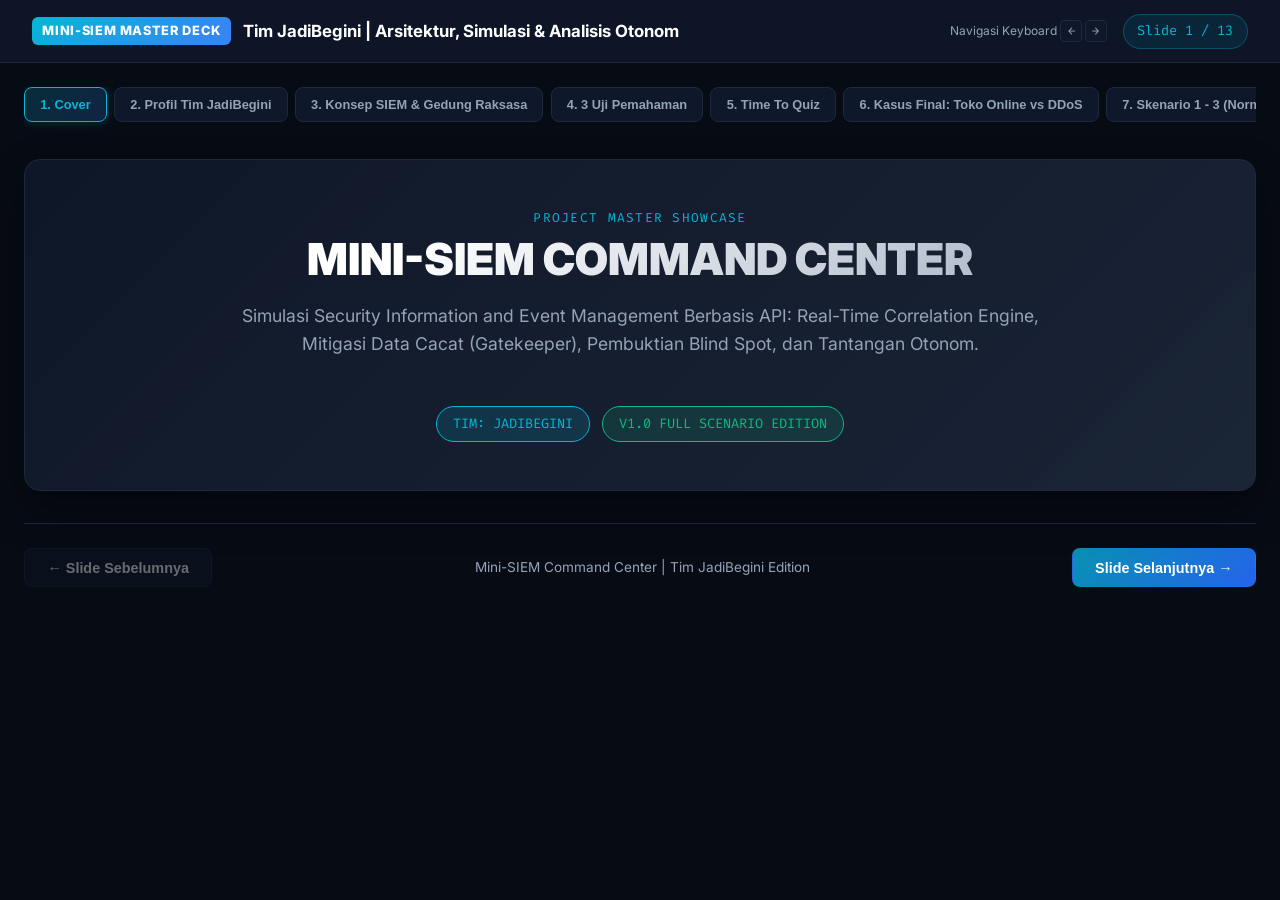
==== commit fd2d81b8: "feat: add Storage Challenge section (Hot vs Cold, Stateful Tracking & Rehydration setup) to presenta" ====
--- a/presentation.html
+++ b/presentation.html
@@ -586,7 +586,7 @@
         </div>
         <div style="display: flex; align-items: center; gap: 1rem;">
             <div style="font-size: 0.75rem; color: var(--text-muted);">Navigasi Keyboard <kbd>←</kbd> <kbd>→</kbd></div>
-            <div class="slide-counter" id="slideCounter">Slide 1 / 12</div>
+            <div class="slide-counter" id="slideCounter">Slide 1 / 13</div>
         </div>
     </header>
 
@@ -604,9 +604,10 @@
             <button class="nav-tab" data-index="6">7. Skenario 1 - 3 (Normal, DDoS, Travel)</button>
             <button class="nav-tab" data-index="7">8. Skenario 4 - 7 (Brute, Exfil, Blind Spot, Drift)</button>
             <button class="nav-tab" data-index="8">9. Skenario 8: The Low & Slow APT (Hot vs Cold)</button>
-            <button class="nav-tab" data-index="9">10. Tantangan Otonom (Keamanan, Bisnis, Audit)</button>
-            <button class="nav-tab" data-index="10">11. Arsitektur Pengaman (Safe Blueprint)</button>
-            <button class="nav-tab" data-index="11">12. Tantangan Sistem Integrasi</button>
+            <button class="nav-tab" data-index="9">10. Tantangan Storage (Hot vs Cold & Solusi Stateful)</button>
+            <button class="nav-tab" data-index="10">11. Tantangan Otonom (Keamanan, Bisnis, Audit)</button>
+            <button class="nav-tab" data-index="11">12. Arsitektur Pengaman (Safe Blueprint)</button>
+            <button class="nav-tab" data-index="12">13. Tantangan Sistem Integrasi</button>
         </nav>
 
         <!-- ==================== SLIDE 1: COVER ==================== -->
@@ -1159,8 +1160,157 @@
             </div>
         </section>
 
-        <!-- ==================== SLIDE 10: TANTANGAN OTONOM (POINT 4) ==================== -->
+        <!-- ==================== SLIDE 10: TANTANGAN STORAGE (HOT & COLD STORAGE) ==================== -->
         <section class="slide" id="slide-9">
+            <div class="slide-header">
+                <span class="slide-tag">BAGIAN 3D: STORAGE ARCHITECTURE & DATA LIFECYCLE</span>
+                <h2 class="slide-title">Tantangan Storage: Hot Storage vs. Cold Storage</h2>
+                <p class="slide-subtitle">Mengapa solusi ultimate bukan sekadar memperbesar storage, melainkan penerapan Stateful Entity Tracking dan On-Demand Cold Log Rehydration.</p>
+            </div>
+
+            <!-- Grid 1: Perbandingan Dua Dunia Penyimpanan -->
+            <div class="grid-2" style="margin-bottom: 1.5rem;">
+                <!-- Hot Storage -->
+                <div class="card warning">
+                    <div class="card-header">
+                        <h3 class="card-title">🔥 Hot Storage (Memori & Indeks Cepat)</h3>
+                        <span class="card-tag">REAL-TIME INGESTION</span>
+                    </div>
+                    <ul style="list-style: none; display: flex; flex-direction: column; gap: 0.6rem; font-size: 0.9rem; color: var(--text-main);">
+                        <li><strong>⚡ Keunggulan:</strong> Kecepatan query sub-detik (&lt; 10ms) untuk korelasi stream instan (Sliding Window, RAM, NVMe SSD).</li>
+                        <li><strong>💸 Kendala Biaya:</strong> Sangat mahal per Gigabyte. Bila menampung miliaran log/hari selama berbulan-bulan, anggaran infrastruktur meledak.</li>
+                        <li><strong>⏳ Siklus Retensi:</strong> Dibatasi (misal 14 hari) agar kapasitas memori dan engine korelasi tidak runtuh (*out-of-memory*).</li>
+                    </ul>
+                </div>
+
+                <!-- Cold Storage -->
+                <div class="card cyan">
+                    <div class="card-header">
+                        <h3 class="card-title">❄️ Cold Storage (Gudang Arsip Beku)</h3>
+                        <span class="card-tag">COMPLIANCE & ARCHIVE</span>
+                    </div>
+                    <ul style="list-style: none; display: flex; flex-direction: column; gap: 0.6rem; font-size: 0.9rem; color: var(--text-main);">
+                        <li><strong>💰 Keunggulan:</strong> Sangat hemat biaya (10x - 50x lebih murah via S3 Glacier, Parquet, atau Tape) untuk kepatuhan regulasi bertahun-tahun.</li>
+                        <li><strong>🧊 Sifat Pasif (Inert):</strong> Data dikompresi rapat, tidak terindeks instan, dan <em>tidak bisa dibaca otomatis oleh mesin korelasi SIEM</em>.</li>
+                        <li><strong>⏱️ Waktu Akses:</strong> Memerlukan waktu menit hingga jam untuk proses dekompresi dan pemindahan (*rehydration*).</li>
+                    </ul>
+                </div>
+            </div>
+
+            <!-- Peringatan Kritis: The Brute-Force Fallacy -->
+            <div class="card danger" style="margin-bottom: 1.5rem;">
+                <div class="card-header">
+                    <h3 class="card-title">⚠️ Mengapa "Memperbesar Storage" BUKAN Solusi Ultimate?</h3>
+                    <span class="card-tag">THE BRUTE-FORCE FALLACY</span>
+                </div>
+                <div style="font-size: 0.92rem; color: var(--text-main); line-height: 1.7;">
+                    <p style="margin-bottom: 0.65rem;">
+                        Banyak pihak beranggapan: <em>"Jika peretas menyerang di Hari ke-20, perbesar saja Hot Storage menjadi 30 atau 90 hari!"</em><br>
+                        Ini adalah <strong>jebakan logika fatal</strong> dalam arsitektur keamanan modern karena tiga alasan utama:
+                    </p>
+                    <div class="grid-3" style="margin-top: 0.75rem;">
+                        <div class="box-highlight box-danger" style="margin: 0;">
+                            <strong>1. Biaya Eksponensial</strong>
+                            Menyimpan petabyte log mentah di tier instan memboroskan ratusan juta hingga miliaran rupiah anggaran IT setiap bulan.
+                        </div>
+                        <div class="box-highlight box-danger" style="margin: 0;">
+                            <strong>2. Query Latency Drop</strong>
+                            Semakin gemuk index pencarian aktif, latensi korelasi merosot dari milidetik menjadi puluhan detik. SIEM tercekik (*bottleneck*).
+                        </div>
+                        <div class="box-highlight box-danger" style="margin: 0;">
+                            <strong>3. Noise-to-Signal Trap</strong>
+                            99.9% dari miliaran log adalah aktivitas wajar (noise). Membayar storage mahal demi mencari 1 jarum di tumpukan jerami adalah pemborosan.
+                        </div>
+                    </div>
+                </div>
+            </div>
+
+            <!-- Dua Solusi Arsitektural Utama -->
+            <div class="grid-2" style="margin-bottom: 1.5rem;">
+                <!-- Solusi 1: Stateful Entity Tracking -->
+                <div class="card success">
+                    <div class="card-header">
+                        <h3 class="card-title">1. Stateful Entity Tracking / Risk Scoring</h3>
+                        <span class="card-tag">LIGHTWEIGHT LONG-TERM MEMORY</span>
+                    </div>
+                    <div style="font-size: 0.9rem; color: var(--text-main); line-height: 1.7;">
+                        <p style="margin-bottom: 0.5rem;">
+                            <strong>Inti Pendekatan:</strong> SIEM <strong>tidak perlu menyimpan seluruh log mentah</strong>. Cukup menyimpan <em>"status/skor kecurigaan"</em> dari IP atau akun tersebut di database persisten (Long-term Watchlist/Greylist).
+                        </p>
+                        <div class="box-highlight box-story">
+                            <strong>💡 Penghematan Data &gt; 99.99%:</strong>
+                            Alih-alih menahan 50 GB rekaman trafik HTTP mentah di Hot Memory, SIEM hanya menyimpan 1 baris JSON metadata: <code class="pres-code">{"ip": "198.51.100.77", "risk": "HIGH", "score": 85, "reason": "recon_day_1"}</code>.
+                        </div>
+                        <p style="margin-top: 0.5rem; font-size: 0.88rem; color: var(--text-muted);">
+                            Status ini dapat bertahan berbulan-bulan dengan konsumsi memori hanya beberapa Kilobyte, siap menjerat peretas yang datang kembali di Hari ke-20!
+                        </p>
+                    </div>
+                </div>
+
+                <!-- Solusi 2: Cold Log Rehydration -->
+                <div class="card purple">
+                    <div class="card-header">
+                        <h3 class="card-title">2. Cold Log Rehydration (On-Demand Deep Forensic)</h3>
+                        <span class="card-tag">TARGETED HISTORICAL RESTORATION</span>
+                    </div>
+                    <div style="font-size: 0.9rem; color: var(--text-main); line-height: 1.7;">
+                        <p style="margin-bottom: 0.5rem;">
+                            <strong>Inti Pendekatan:</strong> Saat insiden terjadi di Hari ke-20, sistem secara otomatis <em>"mencairkan" (rehydrate)</em> log terkait dari arsip beku untuk merajut kembali linimasa penyerangan utuh (*Kill Chain Reconstruction*).
+                        </p>
+                        <div class="box-highlight box-siem">
+                            <strong>🔍 Tidak Perlu Full-Table Scan:</strong>
+                            Sistem tidak membakar sumber daya untuk membaca seluruh Cold Storage, melainkan hanya menarik paket log milik entitas bersangkutan yang relevan dengan rentang waktu insiden.
+                        </div>
+                        <p style="margin-top: 0.5rem; font-size: 0.88rem; color: var(--text-muted);">
+                            Hasil rehidrasi langsung disajikan ke hadapan analis forensik untuk pembuktian hukum dan investigasi mendalam tanpa membebani engine real-time.
+                        </p>
+                    </div>
+                </div>
+            </div>
+
+            <!-- Setup Lokasi Hot & Cold Storage pada SIEM -->
+            <div class="diagram-container">
+                <h3 style="font-size: 1rem; color: #fff; margin-bottom: 0.75rem; display: flex; align-items: center; gap: 0.5rem;">
+                    ⚙️ Setup Lokasi Hot &amp; Cold Storage: Kunci Mendapatkan Konteks "Correlation Showdown"
+                </h3>
+                <p style="font-size: 0.88rem; color: var(--text-muted); margin-bottom: 1.25rem; line-height: 1.7;">
+                    Agar fitur <em>On-Demand Rehydration</em> dapat bekerja presisi saat Hari ke-20, SIEM wajib mengonfigurasikan <strong>katalog pemetaan lokasi (Storage Tiering Setup)</strong> antara Hot Buffer dan Cold Archive:
+                </p>
+
+                <div class="flow-diagram">
+                    <div class="flow-step" style="border-color: var(--accent-gold); background: rgba(245, 158, 11, 0.08);">
+                        <div class="flow-icon">🔥</div>
+                        <div class="flow-title">1. Setup Hot Storage Tier</div>
+                        <div class="flow-desc">Partisi RAM & SSD NVMe cepat untuk sliding window 14 hari + Real-Time Entity Risk Scoring</div>
+                    </div>
+                    <div class="flow-arrow">➔</div>
+                    <div class="flow-step" style="border-color: var(--accent-cyan); background: rgba(6, 182, 212, 0.08);">
+                        <div class="flow-icon">📦</div>
+                        <div class="flow-title">2. Storage Mapping Catalog</div>
+                        <div class="flow-desc">Petakan path arsip: <br><code class="pres-code" style="font-size:0.75rem;">cold_s3://logs/{yyyy}/{mm}/{dd}/{ip_hash}/</code></div>
+                    </div>
+                    <div class="flow-arrow">➔</div>
+                    <div class="flow-step" style="border-color: var(--danger-red); background: rgba(239, 68, 68, 0.08);">
+                        <div class="flow-icon">🚨</div>
+                        <div class="flow-title">3. Hari ke-20 Trigger</div>
+                        <div class="flow-desc">IP di Watchlist menyerang &rarr; Alarm Kritis APT menyala via Stateful Table</div>
+                    </div>
+                    <div class="flow-arrow">➔</div>
+                    <div class="flow-step" style="border-color: var(--success-green); background: rgba(16, 185, 129, 0.08);">
+                        <div class="flow-icon">🔄</div>
+                        <div class="flow-title">4. Correlation Showdown</div>
+                        <div class="flow-desc">SIEM merujuk koordinat katalog, menarik log Tanggal 1 & merajut bukti forensik instan!</div>
+                    </div>
+                </div>
+
+                <div class="box-highlight box-output" style="margin-top: 1rem;">
+                    <strong>🎯 Kesimpulan Arsitektur:</strong> Dengan setup pemetaan lokasi yang terstruktur, SIEM mendapatkan <em>kecepatan instan</em> dari Hot Storage, <em>efisiensi biaya</em> dari Cold Storage, dan <em>kecerdasan korelasi lintas waktu</em> dari Stateful Entity Tracking.
+                </div>
+            </div>
+        </section>
+
+        <!-- ==================== SLIDE 11: TANTANGAN OTONOM (POINT 4) ==================== -->
+        <section class="slide" id="slide-10">
             <div class="slide-header">
                 <span class="slide-tag">BAGIAN 4: STRATEGIC ANALYSIS</span>
                 <h2 class="slide-title">Tantangan SIEM Self-Adapting: Keamanan, Bisnis, & Kepatuhan</h2>
@@ -1227,8 +1377,8 @@
             </div>
         </section>
 
-        <!-- ==================== SLIDE 11: ARSITEKTUR PENGAMAN (POINT 4 BLUEPRINT) ==================== -->
-        <section class="slide" id="slide-10">
+        <!-- ==================== SLIDE 12: ARSITEKTUR PENGAMAN (POINT 4 BLUEPRINT) ==================== -->
+        <section class="slide" id="slide-11">
             <div class="slide-header">
                 <span class="slide-tag">BAGIAN 4: BLUEPRINT & REKOMENDASI</span>
                 <h2 class="slide-title">Rekomendasi Arsitektur: "Human-Supervised Adaptation"</h2>
@@ -1318,8 +1468,8 @@
             </div>
         </section>
 
-        <!-- ==================== SLIDE 12: TANTANGAN SISTEM INTEGRASI (BAGIAN AKHIR) ==================== -->
-        <section class="slide" id="slide-11">
+        <!-- ==================== SLIDE 13: TANTANGAN SISTEM INTEGRASI (BAGIAN AKHIR) ==================== -->
+        <section class="slide" id="slide-12">
             <div class="slide-header">
                 <span class="slide-tag">BAGIAN 5: SYSTEM INTEGRATION ARCHITECTURE</span>
                 <h2 class="slide-title">Tantangan Sistem Integrasi: Korelasi Lintas Aplikasi & Hardware</h2>
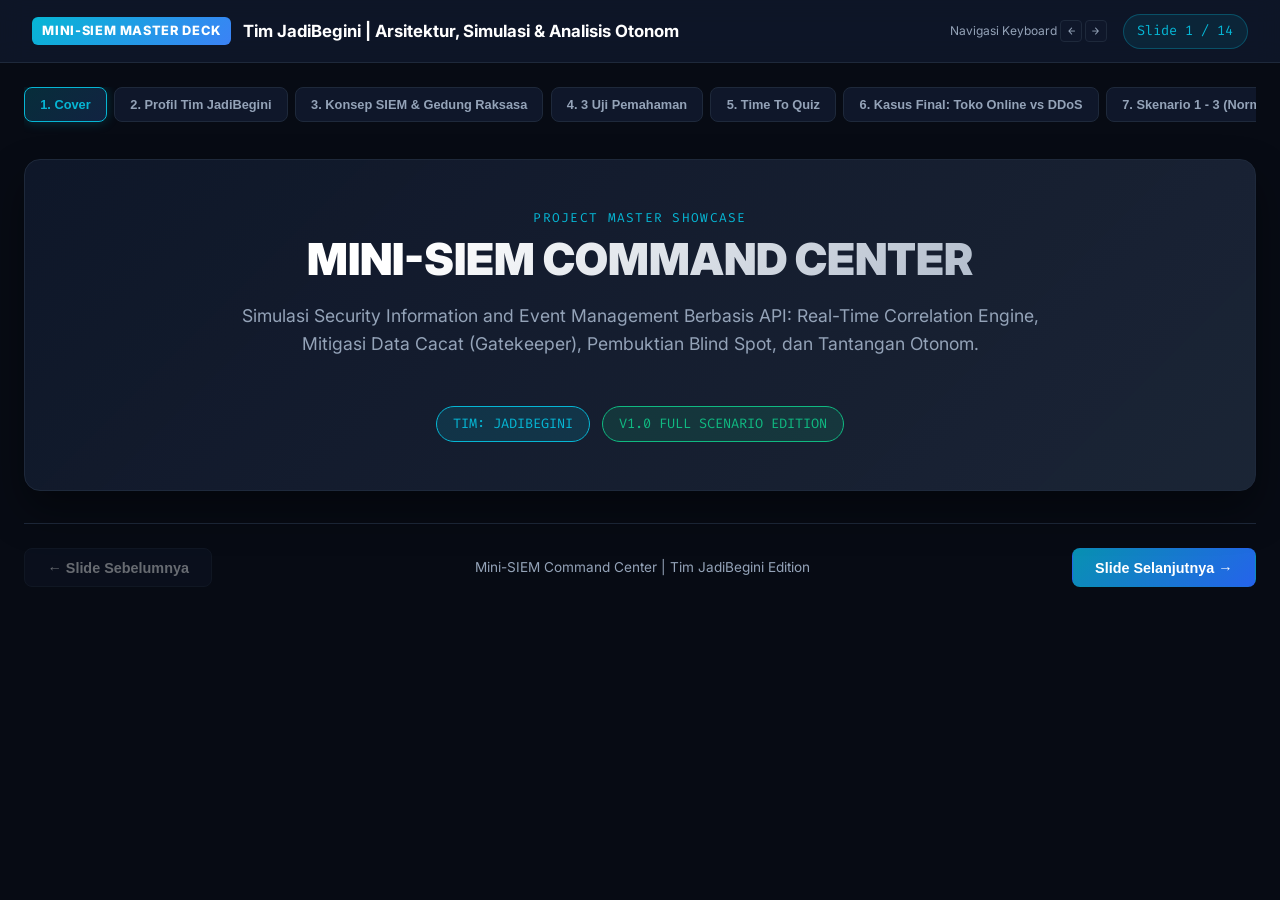
==== commit 4116b8af: "refactor: move Storage Challenge to Slide 14, add Slide 12 Bridging for real-world implementation ch" ====
--- a/presentation.html
+++ b/presentation.html
@@ -586,7 +586,7 @@
         </div>
         <div style="display: flex; align-items: center; gap: 1rem;">
             <div style="font-size: 0.75rem; color: var(--text-muted);">Navigasi Keyboard <kbd>←</kbd> <kbd>→</kbd></div>
-            <div class="slide-counter" id="slideCounter">Slide 1 / 13</div>
+            <div class="slide-counter" id="slideCounter">Slide 1 / 14</div>
         </div>
     </header>
 
@@ -604,10 +604,11 @@
             <button class="nav-tab" data-index="6">7. Skenario 1 - 3 (Normal, DDoS, Travel)</button>
             <button class="nav-tab" data-index="7">8. Skenario 4 - 7 (Brute, Exfil, Blind Spot, Drift)</button>
             <button class="nav-tab" data-index="8">9. Skenario 8: The Low & Slow APT (Hot vs Cold)</button>
-            <button class="nav-tab" data-index="9">10. Tantangan Storage (Hot vs Cold & Solusi Stateful)</button>
-            <button class="nav-tab" data-index="10">11. Tantangan Otonom (Keamanan, Bisnis, Audit)</button>
-            <button class="nav-tab" data-index="11">12. Arsitektur Pengaman (Safe Blueprint)</button>
+            <button class="nav-tab" data-index="9">10. Tantangan Otonom (Keamanan, Bisnis, Audit)</button>
+            <button class="nav-tab" data-index="10">11. Arsitektur Pengaman (Safe Blueprint)</button>
+            <button class="nav-tab" data-index="11">12. Bridging: Implementasi Lapangan</button>
             <button class="nav-tab" data-index="12">13. Tantangan Sistem Integrasi</button>
+            <button class="nav-tab" data-index="13">14. Tantangan Storage (Hot vs Cold)</button>
         </nav>
 
         <!-- ==================== SLIDE 1: COVER ==================== -->
@@ -1160,157 +1161,8 @@
             </div>
         </section>
 
-        <!-- ==================== SLIDE 10: TANTANGAN STORAGE (HOT & COLD STORAGE) ==================== -->
+        <!-- ==================== SLIDE 10: TANTANGAN OTONOM (POINT 4) ==================== -->
         <section class="slide" id="slide-9">
-            <div class="slide-header">
-                <span class="slide-tag">BAGIAN 3D: STORAGE ARCHITECTURE & DATA LIFECYCLE</span>
-                <h2 class="slide-title">Tantangan Storage: Hot Storage vs. Cold Storage</h2>
-                <p class="slide-subtitle">Mengapa solusi ultimate bukan sekadar memperbesar storage, melainkan penerapan Stateful Entity Tracking dan On-Demand Cold Log Rehydration.</p>
-            </div>
-
-            <!-- Grid 1: Perbandingan Dua Dunia Penyimpanan -->
-            <div class="grid-2" style="margin-bottom: 1.5rem;">
-                <!-- Hot Storage -->
-                <div class="card warning">
-                    <div class="card-header">
-                        <h3 class="card-title">🔥 Hot Storage (Memori & Indeks Cepat)</h3>
-                        <span class="card-tag">REAL-TIME INGESTION</span>
-                    </div>
-                    <ul style="list-style: none; display: flex; flex-direction: column; gap: 0.6rem; font-size: 0.9rem; color: var(--text-main);">
-                        <li><strong>⚡ Keunggulan:</strong> Kecepatan query sub-detik (&lt; 10ms) untuk korelasi stream instan (Sliding Window, RAM, NVMe SSD).</li>
-                        <li><strong>💸 Kendala Biaya:</strong> Sangat mahal per Gigabyte. Bila menampung miliaran log/hari selama berbulan-bulan, anggaran infrastruktur meledak.</li>
-                        <li><strong>⏳ Siklus Retensi:</strong> Dibatasi (misal 14 hari) agar kapasitas memori dan engine korelasi tidak runtuh (*out-of-memory*).</li>
-                    </ul>
-                </div>
-
-                <!-- Cold Storage -->
-                <div class="card cyan">
-                    <div class="card-header">
-                        <h3 class="card-title">❄️ Cold Storage (Gudang Arsip Beku)</h3>
-                        <span class="card-tag">COMPLIANCE & ARCHIVE</span>
-                    </div>
-                    <ul style="list-style: none; display: flex; flex-direction: column; gap: 0.6rem; font-size: 0.9rem; color: var(--text-main);">
-                        <li><strong>💰 Keunggulan:</strong> Sangat hemat biaya (10x - 50x lebih murah via S3 Glacier, Parquet, atau Tape) untuk kepatuhan regulasi bertahun-tahun.</li>
-                        <li><strong>🧊 Sifat Pasif (Inert):</strong> Data dikompresi rapat, tidak terindeks instan, dan <em>tidak bisa dibaca otomatis oleh mesin korelasi SIEM</em>.</li>
-                        <li><strong>⏱️ Waktu Akses:</strong> Memerlukan waktu menit hingga jam untuk proses dekompresi dan pemindahan (*rehydration*).</li>
-                    </ul>
-                </div>
-            </div>
-
-            <!-- Peringatan Kritis: The Brute-Force Fallacy -->
-            <div class="card danger" style="margin-bottom: 1.5rem;">
-                <div class="card-header">
-                    <h3 class="card-title">⚠️ Mengapa "Memperbesar Storage" BUKAN Solusi Ultimate?</h3>
-                    <span class="card-tag">THE BRUTE-FORCE FALLACY</span>
-                </div>
-                <div style="font-size: 0.92rem; color: var(--text-main); line-height: 1.7;">
-                    <p style="margin-bottom: 0.65rem;">
-                        Banyak pihak beranggapan: <em>"Jika peretas menyerang di Hari ke-20, perbesar saja Hot Storage menjadi 30 atau 90 hari!"</em><br>
-                        Ini adalah <strong>jebakan logika fatal</strong> dalam arsitektur keamanan modern karena tiga alasan utama:
-                    </p>
-                    <div class="grid-3" style="margin-top: 0.75rem;">
-                        <div class="box-highlight box-danger" style="margin: 0;">
-                            <strong>1. Biaya Eksponensial</strong>
-                            Menyimpan petabyte log mentah di tier instan memboroskan ratusan juta hingga miliaran rupiah anggaran IT setiap bulan.
-                        </div>
-                        <div class="box-highlight box-danger" style="margin: 0;">
-                            <strong>2. Query Latency Drop</strong>
-                            Semakin gemuk index pencarian aktif, latensi korelasi merosot dari milidetik menjadi puluhan detik. SIEM tercekik (*bottleneck*).
-                        </div>
-                        <div class="box-highlight box-danger" style="margin: 0;">
-                            <strong>3. Noise-to-Signal Trap</strong>
-                            99.9% dari miliaran log adalah aktivitas wajar (noise). Membayar storage mahal demi mencari 1 jarum di tumpukan jerami adalah pemborosan.
-                        </div>
-                    </div>
-                </div>
-            </div>
-
-            <!-- Dua Solusi Arsitektural Utama -->
-            <div class="grid-2" style="margin-bottom: 1.5rem;">
-                <!-- Solusi 1: Stateful Entity Tracking -->
-                <div class="card success">
-                    <div class="card-header">
-                        <h3 class="card-title">1. Stateful Entity Tracking / Risk Scoring</h3>
-                        <span class="card-tag">LIGHTWEIGHT LONG-TERM MEMORY</span>
-                    </div>
-                    <div style="font-size: 0.9rem; color: var(--text-main); line-height: 1.7;">
-                        <p style="margin-bottom: 0.5rem;">
-                            <strong>Inti Pendekatan:</strong> SIEM <strong>tidak perlu menyimpan seluruh log mentah</strong>. Cukup menyimpan <em>"status/skor kecurigaan"</em> dari IP atau akun tersebut di database persisten (Long-term Watchlist/Greylist).
-                        </p>
-                        <div class="box-highlight box-story">
-                            <strong>💡 Penghematan Data &gt; 99.99%:</strong>
-                            Alih-alih menahan 50 GB rekaman trafik HTTP mentah di Hot Memory, SIEM hanya menyimpan 1 baris JSON metadata: <code class="pres-code">{"ip": "198.51.100.77", "risk": "HIGH", "score": 85, "reason": "recon_day_1"}</code>.
-                        </div>
-                        <p style="margin-top: 0.5rem; font-size: 0.88rem; color: var(--text-muted);">
-                            Status ini dapat bertahan berbulan-bulan dengan konsumsi memori hanya beberapa Kilobyte, siap menjerat peretas yang datang kembali di Hari ke-20!
-                        </p>
-                    </div>
-                </div>
-
-                <!-- Solusi 2: Cold Log Rehydration -->
-                <div class="card purple">
-                    <div class="card-header">
-                        <h3 class="card-title">2. Cold Log Rehydration (On-Demand Deep Forensic)</h3>
-                        <span class="card-tag">TARGETED HISTORICAL RESTORATION</span>
-                    </div>
-                    <div style="font-size: 0.9rem; color: var(--text-main); line-height: 1.7;">
-                        <p style="margin-bottom: 0.5rem;">
-                            <strong>Inti Pendekatan:</strong> Saat insiden terjadi di Hari ke-20, sistem secara otomatis <em>"mencairkan" (rehydrate)</em> log terkait dari arsip beku untuk merajut kembali linimasa penyerangan utuh (*Kill Chain Reconstruction*).
-                        </p>
-                        <div class="box-highlight box-siem">
-                            <strong>🔍 Tidak Perlu Full-Table Scan:</strong>
-                            Sistem tidak membakar sumber daya untuk membaca seluruh Cold Storage, melainkan hanya menarik paket log milik entitas bersangkutan yang relevan dengan rentang waktu insiden.
-                        </div>
-                        <p style="margin-top: 0.5rem; font-size: 0.88rem; color: var(--text-muted);">
-                            Hasil rehidrasi langsung disajikan ke hadapan analis forensik untuk pembuktian hukum dan investigasi mendalam tanpa membebani engine real-time.
-                        </p>
-                    </div>
-                </div>
-            </div>
-
-            <!-- Setup Lokasi Hot & Cold Storage pada SIEM -->
-            <div class="diagram-container">
-                <h3 style="font-size: 1rem; color: #fff; margin-bottom: 0.75rem; display: flex; align-items: center; gap: 0.5rem;">
-                    ⚙️ Setup Lokasi Hot &amp; Cold Storage: Kunci Mendapatkan Konteks "Correlation Showdown"
-                </h3>
-                <p style="font-size: 0.88rem; color: var(--text-muted); margin-bottom: 1.25rem; line-height: 1.7;">
-                    Agar fitur <em>On-Demand Rehydration</em> dapat bekerja presisi saat Hari ke-20, SIEM wajib mengonfigurasikan <strong>katalog pemetaan lokasi (Storage Tiering Setup)</strong> antara Hot Buffer dan Cold Archive:
-                </p>
-
-                <div class="flow-diagram">
-                    <div class="flow-step" style="border-color: var(--accent-gold); background: rgba(245, 158, 11, 0.08);">
-                        <div class="flow-icon">🔥</div>
-                        <div class="flow-title">1. Setup Hot Storage Tier</div>
-                        <div class="flow-desc">Partisi RAM & SSD NVMe cepat untuk sliding window 14 hari + Real-Time Entity Risk Scoring</div>
-                    </div>
-                    <div class="flow-arrow">➔</div>
-                    <div class="flow-step" style="border-color: var(--accent-cyan); background: rgba(6, 182, 212, 0.08);">
-                        <div class="flow-icon">📦</div>
-                        <div class="flow-title">2. Storage Mapping Catalog</div>
-                        <div class="flow-desc">Petakan path arsip: <br><code class="pres-code" style="font-size:0.75rem;">cold_s3://logs/{yyyy}/{mm}/{dd}/{ip_hash}/</code></div>
-                    </div>
-                    <div class="flow-arrow">➔</div>
-                    <div class="flow-step" style="border-color: var(--danger-red); background: rgba(239, 68, 68, 0.08);">
-                        <div class="flow-icon">🚨</div>
-                        <div class="flow-title">3. Hari ke-20 Trigger</div>
-                        <div class="flow-desc">IP di Watchlist menyerang &rarr; Alarm Kritis APT menyala via Stateful Table</div>
-                    </div>
-                    <div class="flow-arrow">➔</div>
-                    <div class="flow-step" style="border-color: var(--success-green); background: rgba(16, 185, 129, 0.08);">
-                        <div class="flow-icon">🔄</div>
-                        <div class="flow-title">4. Correlation Showdown</div>
-                        <div class="flow-desc">SIEM merujuk koordinat katalog, menarik log Tanggal 1 & merajut bukti forensik instan!</div>
-                    </div>
-                </div>
-
-                <div class="box-highlight box-output" style="margin-top: 1rem;">
-                    <strong>🎯 Kesimpulan Arsitektur:</strong> Dengan setup pemetaan lokasi yang terstruktur, SIEM mendapatkan <em>kecepatan instan</em> dari Hot Storage, <em>efisiensi biaya</em> dari Cold Storage, dan <em>kecerdasan korelasi lintas waktu</em> dari Stateful Entity Tracking.
-                </div>
-            </div>
-        </section>
-
-        <!-- ==================== SLIDE 11: TANTANGAN OTONOM (POINT 4) ==================== -->
-        <section class="slide" id="slide-10">
             <div class="slide-header">
                 <span class="slide-tag">BAGIAN 4: STRATEGIC ANALYSIS</span>
                 <h2 class="slide-title">Tantangan SIEM Self-Adapting: Keamanan, Bisnis, & Kepatuhan</h2>
@@ -1377,8 +1229,8 @@
             </div>
         </section>
 
-        <!-- ==================== SLIDE 12: ARSITEKTUR PENGAMAN (POINT 4 BLUEPRINT) ==================== -->
-        <section class="slide" id="slide-11">
+        <!-- ==================== SLIDE 11: ARSITEKTUR PENGAMAN (POINT 4 BLUEPRINT) ==================== -->
+        <section class="slide" id="slide-10">
             <div class="slide-header">
                 <span class="slide-tag">BAGIAN 4: BLUEPRINT & REKOMENDASI</span>
                 <h2 class="slide-title">Rekomendasi Arsitektur: "Human-Supervised Adaptation"</h2>
@@ -1468,7 +1320,108 @@
             </div>
         </section>
 
-        <!-- ==================== SLIDE 13: TANTANGAN SISTEM INTEGRASI (BAGIAN AKHIR) ==================== -->
+        <!-- ==================== SLIDE 12: BRIDGING IMPLEMENTASI LAPANGAN ==================== -->
+        <section class="slide" id="slide-11">
+            <div class="slide-header">
+                <span class="slide-tag">BAGIAN 5: REAL-WORLD IMPLEMENTATION &amp; BRIDGING</span>
+                <h2 class="slide-title">Bagaimana Jika Mini-SIEM Ini Diimplementasikan?</h2>
+                <p class="slide-subtitle">Transisi dari prototipe uji lab ke instansi nyata: Siklus adopsi lapangan dan dua tantangan terbesar yang wajib diantisipasi.</p>
+            </div>
+
+            <!-- Kartu Pertanyaan & Premis Utama -->
+            <div class="card cyan" style="margin-bottom: 1.5rem;">
+                <div class="card-header">
+                    <h3 class="card-title">🏛️ Pertanyaan Strategis: "Bagaimana Jika Di-Apply di Suatu Instansi Nyata?"</h3>
+                    <span class="card-tag">FIELD FEASIBILITY</span>
+                </div>
+                <p style="font-size: 0.95rem; line-height: 1.8; color: var(--text-main);">
+                    Setelah membuktikan kehandalan mesin korelasi real-time, perlindungan gatekeeper data cacat, dan arsitektur pengaman otonom, muncul pertanyaan krusial dari pimpinan instansi / pertahanan:
+                    <br>
+                    <em>"Jika Mini-SIEM ini benar-benar akan diterapkan di instansi kita untuk mengawal infrastruktur kritikal, apa saja tahapan yang harus dilalui dan apa tantangan terberatnya?"</em>
+                </p>
+            </div>
+
+            <!-- Timeline Sederhana Implementasi Lapangan -->
+            <div class="diagram-container" style="margin-bottom: 1.5rem;">
+                <h4 style="font-size: 0.85rem; color: var(--text-muted); text-transform: uppercase; margin-bottom: 1rem;">
+                    🗺️ Roadmap &amp; Timeline Sederhana Adopsi Lapangan (5 Fase Eksekusi)
+                </h4>
+                <div class="flow-diagram">
+                    <div class="flow-step">
+                        <div class="flow-icon">📋</div>
+                        <div class="flow-title">Fase 1: Audit Aset</div>
+                        <div class="flow-desc">Petakan seluruh hardware (pintu, CCTV, sensor) &amp; aplikasi (DB, LDAP, OS) penghasil log</div>
+                    </div>
+                    <div class="flow-arrow">➔</div>
+                    <div class="flow-step">
+                        <div class="flow-icon">🔌</div>
+                        <div class="flow-title">Fase 2: Adapter Pipeline</div>
+                        <div class="flow-desc">Bangun adapter parser format heterogen (.CSV, Syslog, Audit Log) ke kontrak JSON standar</div>
+                    </div>
+                    <div class="flow-arrow">➔</div>
+                    <div class="flow-step">
+                        <div class="flow-icon">🗄️</div>
+                        <div class="flow-title">Fase 3: Storage Tiering</div>
+                        <div class="flow-desc">Setup pemetaan partisi Hot Storage (korelasi instan) &amp; Cold Archive (arsip kepatuhan)</div>
+                    </div>
+                    <div class="flow-arrow">➔</div>
+                    <div class="flow-step">
+                        <div class="flow-icon">🧪</div>
+                        <div class="flow-title">Fase 4: Canary Replay</div>
+                        <div class="flow-desc">Jalankan aturan pada data riil 30 hari dalam mode bayangan (HITL) tanpa auto-block sembrono</div>
+                    </div>
+                    <div class="flow-arrow">➔</div>
+                    <div class="flow-step" style="border-color: var(--success-green); background: rgba(16, 185, 129, 0.1);">
+                        <div class="flow-icon">🛡️</div>
+                        <div class="flow-title">Fase 5: Live SOC Command</div>
+                        <div class="flow-desc">Go-live operasional 24/7 di Command Center dengan dasbor visual &amp; mitigasi terkendali</div>
+                    </div>
+                </div>
+            </div>
+
+            <!-- BRIDGING DUA PILAR TANTANGAN TERBESAR -->
+            <div class="card warning">
+                <div class="card-header">
+                    <h3 class="card-title">⚡ Bridging Kunci: Dua Tantangan Fundamental yang Harus Diperhatikan</h3>
+                    <span class="card-tag">CRITICAL CHALLENGES</span>
+                </div>
+                <p style="font-size: 0.92rem; color: var(--text-main); line-height: 1.7; margin-bottom: 1rem;">
+                    Berdasarkan pengalaman lapangan, keberhasilan implementasi Mini-SIEM di instansi nyata bertumpu pada kemampuan tim mengantisipasi <strong>Dua Tantangan Arsitektural Terbesar</strong> berikut:
+                </p>
+
+                <div class="grid-2">
+                    <!-- Tantangan 1 -->
+                    <div class="card cyan" style="margin: 0; background: rgba(6, 182, 212, 0.05); border-color: rgba(6, 182, 212, 0.3);">
+                        <div class="card-header">
+                            <h4 style="font-size: 1rem; color: var(--accent-cyan);">1. Challenge Sistem Integrasi (Slide 13)</h4>
+                            <span class="card-tag">INPUT &amp; NORMALISASI</span>
+                        </div>
+                        <p style="font-size: 0.88rem; color: var(--text-main); line-height: 1.6;">
+                            <strong>Tantangan di Pintu Masuk Data:</strong> Ratusan perangkat keras dan aplikasi berbicara dalam "bahasa" berbeda-beda—dari CSV mesin absensi, Syslog router jaringan, hingga Audit Log database militer terenkripsi.
+                        </p>
+                        <div class="box-highlight box-siem" style="margin-top: 0.5rem; font-size: 0.82rem;">
+                            👉 Dibahas tuntas pada <strong>Slide 13: Tantangan Sistem Integrasi</strong>.
+                        </div>
+                    </div>
+
+                    <!-- Tantangan 2 -->
+                    <div class="card purple" style="margin: 0; background: rgba(139, 92, 246, 0.05); border-color: rgba(139, 92, 246, 0.3);">
+                        <div class="card-header">
+                            <h4 style="font-size: 1rem; color: #a78bfa;">2. Challenge Storage: Hot vs Cold (Slide 14)</h4>
+                            <span class="card-tag">VOLUME &amp; RETENSI</span>
+                        </div>
+                        <p style="font-size: 0.88rem; color: var(--text-main); line-height: 1.6;">
+                            <strong>Tantangan di Ruang Penyimpanan:</strong> Banjir miliaran log per hari tidak bisa diselesaikan hanya dengan memperbesar disk, melainkan lewat Stateful Entity Tracking &amp; Cold Log Rehydration.
+                        </p>
+                        <div class="box-highlight box-story" style="margin-top: 0.5rem; font-size: 0.82rem;">
+                            👉 Dibahas tuntas pada <strong>Slide 14: Tantangan Storage</strong>.
+                        </div>
+                    </div>
+                </div>
+            </div>
+        </section>
+
+        <!-- ==================== SLIDE 13: TANTANGAN SISTEM INTEGRASI ==================== -->
         <section class="slide" id="slide-12">
             <div class="slide-header">
                 <span class="slide-tag">BAGIAN 5: SYSTEM INTEGRATION ARCHITECTURE</span>
@@ -1679,6 +1632,155 @@
             </div>
         </section>
 
+        <!-- ==================== SLIDE 14: TANTANGAN STORAGE (HOT & COLD STORAGE) ==================== -->
+        <section class="slide" id="slide-13">
+            <div class="slide-header">
+                <span class="slide-tag">BAGIAN 5B: STORAGE ARCHITECTURE &amp; DATA LIFECYCLE (CHALLENGE #2)</span>
+                <h2 class="slide-title">Tantangan Storage: Hot Storage vs. Cold Storage</h2>
+                <p class="slide-subtitle">Mengapa solusi ultimate bukan sekadar memperbesar storage, melainkan penerapan Stateful Entity Tracking dan On-Demand Cold Log Rehydration.</p>
+            </div>
+
+            <!-- Grid 1: Perbandingan Dua Dunia Penyimpanan -->
+            <div class="grid-2" style="margin-bottom: 1.5rem;">
+                <!-- Hot Storage -->
+                <div class="card warning">
+                    <div class="card-header">
+                        <h3 class="card-title">🔥 Hot Storage (Memori &amp; Indeks Cepat)</h3>
+                        <span class="card-tag">REAL-TIME INGESTION</span>
+                    </div>
+                    <ul style="list-style: none; display: flex; flex-direction: column; gap: 0.6rem; font-size: 0.9rem; color: var(--text-main);">
+                        <li><strong>⚡ Keunggulan:</strong> Kecepatan query sub-detik (&lt; 10ms) untuk korelasi stream instan (Sliding Window, RAM, NVMe SSD).</li>
+                        <li><strong>💸 Kendala Biaya:</strong> Sangat mahal per Gigabyte. Bila menampung miliaran log/hari selama berbulan-bulan, anggaran infrastruktur meledak.</li>
+                        <li><strong>⏳ Siklus Retensi:</strong> Dibatasi (misal 14 hari) agar kapasitas memori dan engine korelasi tidak runtuh (<em>out-of-memory</em>).</li>
+                    </ul>
+                </div>
+
+                <!-- Cold Storage -->
+                <div class="card cyan">
+                    <div class="card-header">
+                        <h3 class="card-title">❄️ Cold Storage (Gudang Arsip Beku)</h3>
+                        <span class="card-tag">COMPLIANCE &amp; ARCHIVE</span>
+                    </div>
+                    <ul style="list-style: none; display: flex; flex-direction: column; gap: 0.6rem; font-size: 0.9rem; color: var(--text-main);">
+                        <li><strong>💰 Keunggulan:</strong> Sangat hemat biaya (10x - 50x lebih murah via S3 Glacier, Parquet, atau Tape) untuk kepatuhan regulasi bertahun-tahun.</li>
+                        <li><strong>🧊 Sifat Pasif (Inert):</strong> Data dikompresi rapat, tidak terindeks instan, dan <em>tidak bisa dibaca otomatis oleh mesin korelasi SIEM</em>.</li>
+                        <li><strong>⏱️ Waktu Akses:</strong> Memerlukan waktu menit hingga jam untuk proses dekompresi dan pemindahan (<em>rehydration</em>).</li>
+                    </ul>
+                </div>
+            </div>
+
+            <!-- Peringatan Kritis: The Brute-Force Fallacy -->
+            <div class="card danger" style="margin-bottom: 1.5rem;">
+                <div class="card-header">
+                    <h3 class="card-title">⚠️ Mengapa "Memperbesar Storage" BUKAN Solusi Ultimate?</h3>
+                    <span class="card-tag">THE BRUTE-FORCE FALLACY</span>
+                </div>
+                <div style="font-size: 0.92rem; color: var(--text-main); line-height: 1.7;">
+                    <p style="margin-bottom: 0.65rem;">
+                        Banyak pihak beranggapan: <em>"Jika peretas menyerang di Hari ke-20, perbesar saja Hot Storage menjadi 30 atau 90 hari!"</em><br>
+                        Ini adalah <strong>jebakan logika fatal</strong> dalam arsitektur keamanan modern karena tiga alasan utama:
+                    </p>
+                    <div class="grid-3" style="margin-top: 0.75rem;">
+                        <div class="box-highlight box-danger" style="margin: 0;">
+                            <strong>1. Biaya Eksponensial</strong>
+                            Menyimpan petabyte log mentah di tier instan memboroskan ratusan juta hingga miliaran rupiah anggaran IT setiap bulan.
+                        </div>
+                        <div class="box-highlight box-danger" style="margin: 0;">
+                            <strong>2. Query Latency Drop</strong>
+                            Semakin gemuk index pencarian aktif, latensi korelasi merosot dari milidetik menjadi puluhan detik. SIEM tercekik (<em>bottleneck</em>).
+                        </div>
+                        <div class="box-highlight box-danger" style="margin: 0;">
+                            <strong>3. Noise-to-Signal Trap</strong>
+                            99.9% dari miliaran log adalah aktivitas wajar (noise). Membayar storage mahal demi mencari 1 jarum di tumpukan jerami adalah pemborosan.
+                        </div>
+                    </div>
+                </div>
+            </div>
+
+            <!-- Dua Solusi Arsitektural Utama -->
+            <div class="grid-2" style="margin-bottom: 1.5rem;">
+                <!-- Solusi 1: Stateful Entity Tracking -->
+                <div class="card success">
+                    <div class="card-header">
+                        <h3 class="card-title">1. Stateful Entity Tracking / Risk Scoring</h3>
+                        <span class="card-tag">LIGHTWEIGHT LONG-TERM MEMORY</span>
+                    </div>
+                    <div style="font-size: 0.9rem; color: var(--text-main); line-height: 1.7;">
+                        <p style="margin-bottom: 0.5rem;">
+                            <strong>Inti Pendekatan:</strong> SIEM <strong>tidak perlu menyimpan seluruh log mentah</strong>. Cukup menyimpan <em>"status/skor kecurigaan"</em> dari IP atau akun tersebut di database persisten (Long-term Watchlist/Greylist).
+                        </p>
+                        <div class="box-highlight box-story">
+                            <strong>💡 Penghematan Data &gt; 99.99%:</strong>
+                            Alih-alih menahan 50 GB rekaman trafik HTTP mentah di Hot Memory, SIEM hanya menyimpan 1 baris JSON metadata: <code class="pres-code">{"ip": "198.51.100.77", "risk": "HIGH", "score": 85, "reason": "recon_day_1"}</code>.
+                        </div>
+                        <p style="margin-top: 0.5rem; font-size: 0.88rem; color: var(--text-muted);">
+                            Status ini dapat bertahan berbulan-bulan dengan konsumsi memori hanya beberapa Kilobyte, siap menjerat peretas yang datang kembali di Hari ke-20!
+                        </p>
+                    </div>
+                </div>
+
+                <!-- Solusi 2: Cold Log Rehydration -->
+                <div class="card purple">
+                    <div class="card-header">
+                        <h3 class="card-title">2. Cold Log Rehydration (On-Demand Deep Forensic)</h3>
+                        <span class="card-tag">TARGETED HISTORICAL RESTORATION</span>
+                    </div>
+                    <div style="font-size: 0.9rem; color: var(--text-main); line-height: 1.7;">
+                        <p style="margin-bottom: 0.5rem;">
+                            <strong>Inti Pendekatan:</strong> Saat insiden terjadi di Hari ke-20, sistem secara otomatis <em>"mencairkan" (rehydrate)</em> log terkait dari arsip beku untuk merajut kembali linimasa penyerangan utuh (<em>Kill Chain Reconstruction</em>).
+                        </p>
+                        <div class="box-highlight box-siem">
+                            <strong>🔍 Tidak Perlu Full-Table Scan:</strong>
+                            Sistem tidak membakar sumber daya untuk membaca seluruh Cold Storage, melainkan hanya menarik paket log milik entitas bersangkutan yang relevan dengan rentang waktu insiden.
+                        </div>
+                        <p style="margin-top: 0.5rem; font-size: 0.88rem; color: var(--text-muted);">
+                            Hasil rehidrasi langsung disajikan ke hadapan analis forensik untuk pembuktian hukum dan investigasi mendalam tanpa membebani engine real-time.
+                        </p>
+                    </div>
+                </div>
+            </div>
+
+            <!-- Setup Lokasi Hot & Cold Storage pada SIEM -->
+            <div class="diagram-container">
+                <h3 style="font-size: 1rem; color: #fff; margin-bottom: 0.75rem; display: flex; align-items: center; gap: 0.5rem;">
+                    ⚙️ Setup Lokasi Hot &amp; Cold Storage: Kunci Mendapatkan Konteks "Correlation Showdown"
+                </h3>
+                <p style="font-size: 0.88rem; color: var(--text-muted); margin-bottom: 1.25rem; line-height: 1.7;">
+                    Agar fitur <em>On-Demand Rehydration</em> dapat bekerja presisi saat Hari ke-20, SIEM wajib mengonfigurasikan <strong>katalog pemetaan lokasi (Storage Tiering Setup)</strong> antara Hot Buffer dan Cold Archive:
+                </p>
+
+                <div class="flow-diagram">
+                    <div class="flow-step" style="border-color: var(--accent-gold); background: rgba(245, 158, 11, 0.08);">
+                        <div class="flow-icon">🔥</div>
+                        <div class="flow-title">1. Setup Hot Storage Tier</div>
+                        <div class="flow-desc">Partisi RAM &amp; SSD NVMe cepat untuk sliding window 14 hari + Real-Time Entity Risk Scoring</div>
+                    </div>
+                    <div class="flow-arrow">➔</div>
+                    <div class="flow-step" style="border-color: var(--accent-cyan); background: rgba(6, 182, 212, 0.08);">
+                        <div class="flow-icon">📦</div>
+                        <div class="flow-title">2. Storage Mapping Catalog</div>
+                        <div class="flow-desc">Petakan path arsip: <br><code class="pres-code" style="font-size:0.75rem;">cold_s3://logs/{yyyy}/{mm}/{dd}/{ip_hash}/</code></div>
+                    </div>
+                    <div class="flow-arrow">➔</div>
+                    <div class="flow-step" style="border-color: var(--danger-red); background: rgba(239, 68, 68, 0.08);">
+                        <div class="flow-icon">🚨</div>
+                        <div class="flow-title">3. Hari ke-20 Trigger</div>
+                        <div class="flow-desc">IP di Watchlist menyerang &rarr; Alarm Kritis APT menyala via Stateful Table</div>
+                    </div>
+                    <div class="flow-arrow">➔</div>
+                    <div class="flow-step" style="border-color: var(--success-green); background: rgba(16, 185, 129, 0.08);">
+                        <div class="flow-icon">🔄</div>
+                        <div class="flow-title">4. Correlation Showdown</div>
+                        <div class="flow-desc">SIEM merujuk koordinat katalog, menarik log Tanggal 1 &amp; merajut bukti forensik instan!</div>
+                    </div>
+                </div>
+
+                <div class="box-highlight box-output" style="margin-top: 1rem;">
+                    <strong>🎯 Kesimpulan Arsitektur:</strong> Dengan setup pemetaan lokasi yang terstruktur, SIEM mendapatkan <em>kecepatan instan</em> dari Hot Storage, <em>efisiensi biaya</em> dari Cold Storage, dan <em>kecerdasan korelasi lintas waktu</em> dari Stateful Entity Tracking.
+                </div>
+            </div>
+        </section>
+
         <!-- Footer Navigation Controls -->
         <footer class="footer-controls">
             <button class="btn" id="btnPrev" disabled>← Slide Sebelumnya</button>
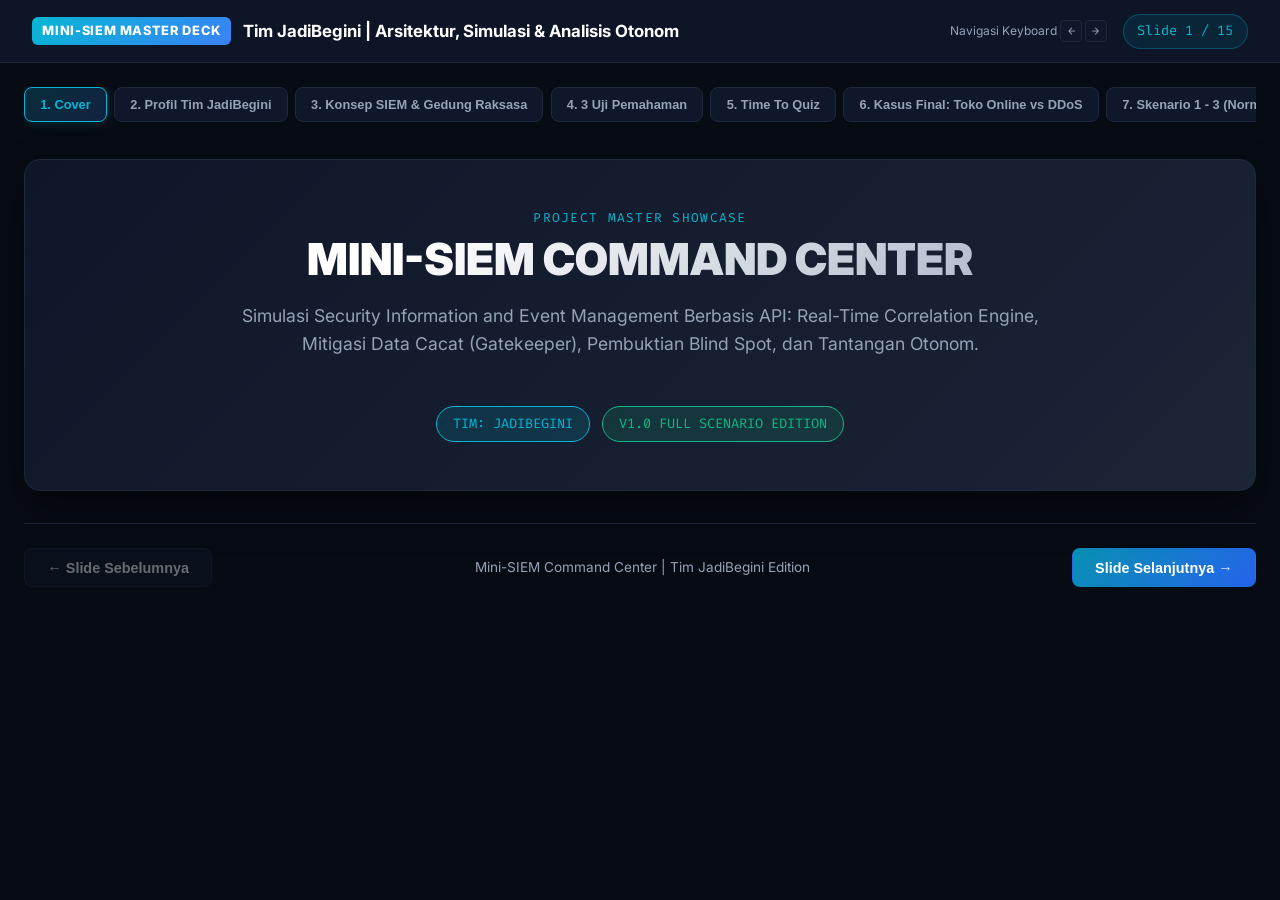
==== commit 85bc7446: "feat: add Slide 15 Timeline Ecosystem SIEM with full PM priority and dependency roadmap" ====
--- a/presentation.html
+++ b/presentation.html
@@ -586,7 +586,7 @@
         </div>
         <div style="display: flex; align-items: center; gap: 1rem;">
             <div style="font-size: 0.75rem; color: var(--text-muted);">Navigasi Keyboard <kbd>←</kbd> <kbd>→</kbd></div>
-            <div class="slide-counter" id="slideCounter">Slide 1 / 14</div>
+            <div class="slide-counter" id="slideCounter">Slide 1 / 15</div>
         </div>
     </header>
 
@@ -609,6 +609,7 @@
             <button class="nav-tab" data-index="11">12. Bridging: Implementasi Lapangan</button>
             <button class="nav-tab" data-index="12">13. Tantangan Sistem Integrasi</button>
             <button class="nav-tab" data-index="13">14. Tantangan Storage (Hot vs Cold)</button>
+            <button class="nav-tab" data-index="14">15. Timeline Ecosystem SIEM</button>
         </nav>
 
         <!-- ==================== SLIDE 1: COVER ==================== -->
@@ -1781,6 +1782,235 @@
             </div>
         </section>
 
+        <!-- ==================== SLIDE 15: TIMELINE ECOSYSTEM SIEM ==================== -->
+        <section class="slide" id="slide-14">
+            <div class="slide-header">
+                <span class="slide-tag">BAGIAN 6: PRODUCT MANAGEMENT &amp; DEVELOPMENT ROADMAP</span>
+                <h2 class="slide-title">Timeline Ecosystem SIEM</h2>
+                <p class="slide-subtitle">Peta Jalan Pengembangan Fitur Berbasis Dependensi Teknis &amp; Logika Bisnis: Dari Pondasi Dasar (MVP v1), Otak Korelasi (Phase 2), hingga AI &amp; Otomasi Respons (Phase 3).</p>
+            </div>
+
+            <!-- Summary 3 Fase Utama -->
+            <div class="grid-3" style="margin-bottom: 1.5rem;">
+                <div class="card cyan" style="margin: 0;">
+                    <div class="card-header">
+                        <h3 class="card-title">1. MVP v1 (Foundation)</h3>
+                        <span class="card-tag">FITUR 1 - 6</span>
+                    </div>
+                    <p style="font-size: 0.88rem; color: var(--text-muted); line-height: 1.6;">
+                        <strong>Fokus Pondasi:</strong> Membangun indera pendengaran sistem (Ingestion), menyeragamkan bahasa data (Normalization), rumah data cepat (Hot Storage), pencarian manual analis, dan peringatan dasar.
+                    </p>
+                    <div class="box-highlight box-siem" style="margin-top: 0.6rem; font-size: 0.8rem;">
+                        🎯 <em>Milestone:</em> Analis bisa mencari log &amp; menerima alert statis sederhana.
+                    </div>
+                </div>
+
+                <div class="card purple" style="margin: 0;">
+                    <div class="card-header">
+                        <h3 class="card-title">2. Phase 2 (Intelligence)</h3>
+                        <span class="card-tag">FITUR 7 - 10</span>
+                    </div>
+                    <p style="font-size: 0.88rem; color: var(--text-muted); line-height: 1.6;">
+                        <strong>Fokus Kecerdasan:</strong> Mengaktifkan mesin korelasi lintas waktu (Stateful Tracking), memasukkan "daftar buronan" (Threat Intel), manajemen tiket insiden terpusat, dan efisiensi biaya arsip beku.
+                    </p>
+                    <div class="box-highlight box-story" style="margin-top: 0.6rem; font-size: 0.8rem;">
+                        🎯 <em>Milestone:</em> Menghubungkan titik Recon ke Attack &amp; kerja analis terstruktur.
+                    </div>
+                </div>
+
+                <div class="card warning" style="margin: 0;">
+                    <div class="card-header">
+                        <h3 class="card-title">3. Phase 3 (Advanced)</h3>
+                        <span class="card-tag">FITUR 11 - 13</span>
+                    </div>
+                    <p style="font-size: 0.88rem; color: var(--text-muted); line-height: 1.6;">
+                        <strong>Fokus Otomasi &amp; AI:</strong> Menangkap orang dalam via UEBA (Machine Learning), merespons instan lewat SOAR Playbooks, serta AI Adaptive Rule Generator terkendali (HITL &amp; Canary Replay).
+                    </p>
+                    <div class="box-highlight box-danger" style="margin-top: 0.6rem; font-size: 0.8rem;">
+                        🎯 <em>Milestone:</em> Dari sekadar "Alarm Pasif" menjadi "Satpam yang Memukul Balik Secara Terukur".
+                    </div>
+                </div>
+            </div>
+
+            <!-- Master Table Timeline Ecosystem SIEM -->
+            <div class="diagram-container">
+                <h3 style="font-size: 1rem; color: #fff; margin-bottom: 0.75rem; display: flex; align-items: center; gap: 0.5rem;">
+                    📊 Matriks Prioritas, Dependensi &amp; PM Logic (Fitur 1 s/d 13)
+                </h3>
+                <div class="table-container">
+                    <table class="pres-table">
+                        <thead>
+                            <tr>
+                                <th style="width: 14%;">Phase</th>
+                                <th style="width: 5%; text-align: center;">Order</th>
+                                <th style="width: 17%;">Feature Name</th>
+                                <th style="width: 25%;">Description</th>
+                                <th style="width: 13%;">Dependency</th>
+                                <th style="width: 8%; text-align: center;">Priority</th>
+                                <th style="width: 18%;">PM Logic / Impact</th>
+                            </tr>
+                        </thead>
+                        <tbody>
+                            <!-- Order 1 -->
+                            <tr>
+                                <td><span style="background: rgba(6, 182, 212, 0.15); color: var(--accent-cyan); padding: 0.2rem 0.5rem; border-radius: 4px; font-weight: 600; font-size: 0.75rem;">MVP v1 (Foundation)</span></td>
+                                <td style="text-align: center; font-weight: bold; color: var(--accent-cyan);">1</td>
+                                <td><strong>Log Ingestion Engine</strong></td>
+                                <td style="font-size: 0.82rem; color: var(--text-muted);">Syslog, API, and Webhook listeners to receive raw data.</td>
+                                <td><code class="pres-code" style="font-size: 0.75rem;">None (Foundation)</code></td>
+                                <td style="text-align: center;"><span style="background: rgba(239, 68, 68, 0.2); color: var(--danger-red); padding: 0.2rem 0.45rem; border-radius: 4px; font-weight: 700; font-size: 0.75rem;">Critical</span></td>
+                                <td style="font-size: 0.82rem; line-height: 1.5;"><em>Tanpa log, SIEM buta. Ini fitur pertama yang harus dibangun.</em></td>
+                            </tr>
+                            <!-- Order 2 -->
+                            <tr>
+                                <td><span style="background: rgba(6, 182, 212, 0.15); color: var(--accent-cyan); padding: 0.2rem 0.5rem; border-radius: 4px; font-weight: 600; font-size: 0.75rem;">MVP v1 (Foundation)</span></td>
+                                <td style="text-align: center; font-weight: bold; color: var(--accent-cyan);">2</td>
+                                <td><strong>Data Parsing &amp; Normalization</strong></td>
+                                <td style="font-size: 0.82rem; color: var(--text-muted);">Standardize raw logs (Cisco, Windows, Linux) into a unified JSON format.</td>
+                                <td><code class="pres-code" style="font-size: 0.75rem;">Log Ingestion</code></td>
+                                <td style="text-align: center;"><span style="background: rgba(239, 68, 68, 0.2); color: var(--danger-red); padding: 0.2rem 0.45rem; border-radius: 4px; font-weight: 700; font-size: 0.75rem;">Critical</span></td>
+                                <td style="font-size: 0.82rem; line-height: 1.5;"><em>Data mentah tidak bisa dicari. Harus diseragamkan dulu agar bahasa log sama.</em></td>
+                            </tr>
+                            <!-- Order 3 -->
+                            <tr>
+                                <td><span style="background: rgba(6, 182, 212, 0.15); color: var(--accent-cyan); padding: 0.2rem 0.5rem; border-radius: 4px; font-weight: 600; font-size: 0.75rem;">MVP v1 (Foundation)</span></td>
+                                <td style="text-align: center; font-weight: bold; color: var(--accent-cyan);">3</td>
+                                <td><strong>Hot Storage &amp; Indexing</strong></td>
+                                <td style="font-size: 0.82rem; color: var(--text-muted);">Store parsed data in fast-retrieval database (Elastic/OpenSearch) for 14-30 days.</td>
+                                <td><code class="pres-code" style="font-size: 0.75rem;">Normalization</code></td>
+                                <td style="text-align: center;"><span style="background: rgba(239, 68, 68, 0.2); color: var(--danger-red); padding: 0.2rem 0.45rem; border-radius: 4px; font-weight: 700; font-size: 0.75rem;">Critical</span></td>
+                                <td style="font-size: 0.82rem; line-height: 1.5;"><em>Data yang sudah rapi butuh rumah yang bisa dicari dengan kecepatan kilat.</em></td>
+                            </tr>
+                            <!-- Order 4 -->
+                            <tr>
+                                <td><span style="background: rgba(6, 182, 212, 0.15); color: var(--accent-cyan); padding: 0.2rem 0.5rem; border-radius: 4px; font-weight: 600; font-size: 0.75rem;">MVP v1 (Foundation)</span></td>
+                                <td style="text-align: center; font-weight: bold; color: var(--accent-cyan);">4</td>
+                                <td><strong>Search &amp; Query Interface</strong></td>
+                                <td style="font-size: 0.82rem; color: var(--text-muted);">UI/CLI for analysts to manually search logs using a specific query language.</td>
+                                <td><code class="pres-code" style="font-size: 0.75rem;">Hot Storage</code></td>
+                                <td style="text-align: center;"><span style="background: rgba(249, 115, 22, 0.2); color: var(--high-orange); padding: 0.2rem 0.45rem; border-radius: 4px; font-weight: 700; font-size: 0.75rem;">High</span></td>
+                                <td style="font-size: 0.82rem; line-height: 1.5;"><em>Analis butuh 'Google Search'-nya sendiri untuk investigasi insiden.</em></td>
+                            </tr>
+                            <!-- Order 5 -->
+                            <tr>
+                                <td><span style="background: rgba(6, 182, 212, 0.15); color: var(--accent-cyan); padding: 0.2rem 0.5rem; border-radius: 4px; font-weight: 600; font-size: 0.75rem;">MVP v1 (Foundation)</span></td>
+                                <td style="text-align: center; font-weight: bold; color: var(--accent-cyan);">5</td>
+                                <td><strong>Rule-Based Alerting</strong></td>
+                                <td style="font-size: 0.82rem; color: var(--text-muted);">Trigger alerts based on static rules (e.g., '5 failed logins in 1 minute').</td>
+                                <td><code class="pres-code" style="font-size: 0.75rem;">Search Interface</code></td>
+                                <td style="text-align: center;"><span style="background: rgba(249, 115, 22, 0.2); color: var(--high-orange); padding: 0.2rem 0.45rem; border-radius: 4px; font-weight: 700; font-size: 0.75rem;">High</span></td>
+                                <td style="font-size: 0.82rem; line-height: 1.5;"><em>Membuat SIEM bekerja otomatis memberi tahu analis jika ada pola sederhana.</em></td>
+                            </tr>
+                            <!-- Order 6 -->
+                            <tr>
+                                <td><span style="background: rgba(6, 182, 212, 0.15); color: var(--accent-cyan); padding: 0.2rem 0.5rem; border-radius: 4px; font-weight: 600; font-size: 0.75rem;">MVP v1 (Foundation)</span></td>
+                                <td style="text-align: center; font-weight: bold; color: var(--accent-cyan);">6</td>
+                                <td><strong>Basic Dashboard &amp; Reporting</strong></td>
+                                <td style="font-size: 0.82rem; color: var(--text-muted);">Visual charts for EPS (Events Per Second), top log sources, and top alerts.</td>
+                                <td><code class="pres-code" style="font-size: 0.75rem;">Search Interface</code></td>
+                                <td style="text-align: center;"><span style="background: rgba(59, 130, 246, 0.2); color: var(--accent-blue); padding: 0.2rem 0.45rem; border-radius: 4px; font-weight: 700; font-size: 0.75rem;">Medium</span></td>
+                                <td style="font-size: 0.82rem; line-height: 1.5;"><em>Visibilitas untuk manajemen (C-Level) dan SOC Manager.</em></td>
+                            </tr>
+
+                            <!-- Order 7 -->
+                            <tr style="background: rgba(139, 92, 246, 0.04);">
+                                <td><span style="background: rgba(139, 92, 246, 0.2); color: #a78bfa; padding: 0.2rem 0.5rem; border-radius: 4px; font-weight: 600; font-size: 0.75rem;">Phase 2 (Intelligence)</span></td>
+                                <td style="text-align: center; font-weight: bold; color: #a78bfa;">7</td>
+                                <td><strong>Correlation Engine</strong></td>
+                                <td style="font-size: 0.82rem; color: var(--text-muted);">Detect complex attacks across multiple log sources over time (Stateful tracking).</td>
+                                <td><code class="pres-code" style="font-size: 0.75rem;">Rule-Based Alerting</code></td>
+                                <td style="text-align: center;"><span style="background: rgba(249, 115, 22, 0.2); color: var(--high-orange); padding: 0.2rem 0.45rem; border-radius: 4px; font-weight: 700; font-size: 0.75rem;">High</span></td>
+                                <td style="font-size: 0.82rem; line-height: 1.5;"><em>Inti dari SIEM modern. Menghubungkan Recon ke Attack. Butuh alerting dasar mature dulu.</em></td>
+                            </tr>
+                            <!-- Order 8 -->
+                            <tr style="background: rgba(139, 92, 246, 0.04);">
+                                <td><span style="background: rgba(139, 92, 246, 0.2); color: #a78bfa; padding: 0.2rem 0.5rem; border-radius: 4px; font-weight: 600; font-size: 0.75rem;">Phase 2 (Intelligence)</span></td>
+                                <td style="text-align: center; font-weight: bold; color: #a78bfa;">8</td>
+                                <td><strong>Threat Intel (TI) Integration</strong></td>
+                                <td style="font-size: 0.82rem; color: var(--text-muted);">Ingest IOC feeds (bad IPs/Domains) to match against incoming logs.</td>
+                                <td><code class="pres-code" style="font-size: 0.75rem;">Correlation Engine</code></td>
+                                <td style="text-align: center;"><span style="background: rgba(249, 115, 22, 0.2); color: var(--high-orange); padding: 0.2rem 0.45rem; border-radius: 4px; font-weight: 700; font-size: 0.75rem;">High</span></td>
+                                <td style="font-size: 0.82rem; line-height: 1.5;"><em>Menambahkan 'Daftar Buronan' ke dalam otak korelasi SIEM.</em></td>
+                            </tr>
+                            <!-- Order 9 -->
+                            <tr style="background: rgba(139, 92, 246, 0.04);">
+                                <td><span style="background: rgba(139, 92, 246, 0.2); color: #a78bfa; padding: 0.2rem 0.5rem; border-radius: 4px; font-weight: 600; font-size: 0.75rem;">Phase 2 (Intelligence)</span></td>
+                                <td style="text-align: center; font-weight: bold; color: #a78bfa;">9</td>
+                                <td><strong>Incident &amp; Case Management</strong></td>
+                                <td style="font-size: 0.82rem; color: var(--text-muted);">Built-in ticketing to assign, track, and annotate alerts/investigations.</td>
+                                <td><code class="pres-code" style="font-size: 0.75rem;">Alerting</code></td>
+                                <td style="text-align: center;"><span style="background: rgba(59, 130, 246, 0.2); color: var(--accent-blue); padding: 0.2rem 0.45rem; border-radius: 4px; font-weight: 700; font-size: 0.75rem;">Medium</span></td>
+                                <td style="font-size: 0.82rem; line-height: 1.5;"><em>Menggantikan Excel/Email agar SOC Analyst kerja lebih terstruktur.</em></td>
+                            </tr>
+                            <!-- Order 10 -->
+                            <tr style="background: rgba(139, 92, 246, 0.04);">
+                                <td><span style="background: rgba(139, 92, 246, 0.2); color: #a78bfa; padding: 0.2rem 0.5rem; border-radius: 4px; font-weight: 600; font-size: 0.75rem;">Phase 2 (Intelligence)</span></td>
+                                <td style="text-align: center; font-weight: bold; color: #a78bfa;">10</td>
+                                <td><strong>Cold Storage / Archiving</strong></td>
+                                <td style="font-size: 0.82rem; color: var(--text-muted);">Compress logs to cheaper storage for 1-7 years for compliance.</td>
+                                <td><code class="pres-code" style="font-size: 0.75rem;">Hot Storage</code></td>
+                                <td style="text-align: center;"><span style="background: rgba(59, 130, 246, 0.2); color: var(--accent-blue); padding: 0.2rem 0.45rem; border-radius: 4px; font-weight: 700; font-size: 0.75rem;">Medium</span></td>
+                                <td style="font-size: 0.82rem; line-height: 1.5;"><em>Efisiensi biaya. Hot storage mahal, log lama harus dibekukan.</em></td>
+                            </tr>
+
+                            <!-- Order 11 -->
+                            <tr style="background: rgba(245, 158, 11, 0.04);">
+                                <td><span style="background: rgba(245, 158, 11, 0.2); color: var(--accent-gold); padding: 0.2rem 0.5rem; border-radius: 4px; font-weight: 600; font-size: 0.75rem;">Phase 3 (Advanced)</span></td>
+                                <td style="text-align: center; font-weight: bold; color: var(--accent-gold);">11</td>
+                                <td><strong>UEBA (User &amp; Entity Behavior)</strong></td>
+                                <td style="font-size: 0.82rem; color: var(--text-muted);">Machine learning to detect anomalous baseline behavior (Insider Threat).</td>
+                                <td><code class="pres-code" style="font-size: 0.75rem;">Correlation, Historical Data</code></td>
+                                <td style="text-align: center;"><span style="background: rgba(249, 115, 22, 0.2); color: var(--high-orange); padding: 0.2rem 0.45rem; border-radius: 4px; font-weight: 700; font-size: 0.75rem;">High</span></td>
+                                <td style="font-size: 0.82rem; line-height: 1.5;"><em>Mendeteksi peretas yang memakai kredensial sah, butuh data log minimal 30 hari untuk belajar 'normal' itu apa.</em></td>
+                            </tr>
+                            <!-- Order 12 -->
+                            <tr style="background: rgba(245, 158, 11, 0.04);">
+                                <td><span style="background: rgba(245, 158, 11, 0.2); color: var(--accent-gold); padding: 0.2rem 0.5rem; border-radius: 4px; font-weight: 600; font-size: 0.75rem;">Phase 3 (Advanced)</span></td>
+                                <td style="text-align: center; font-weight: bold; color: var(--accent-gold);">12</td>
+                                <td><strong>SOAR (Automated Response)</strong></td>
+                                <td style="font-size: 0.82rem; color: var(--text-muted);">Automated playbooks (e.g., auto-block IP on Firewall upon critical alert).</td>
+                                <td><code class="pres-code" style="font-size: 0.75rem;">Case Management, TI</code></td>
+                                <td style="text-align: center;"><span style="background: rgba(249, 115, 22, 0.2); color: var(--high-orange); padding: 0.2rem 0.45rem; border-radius: 4px; font-weight: 700; font-size: 0.75rem;">High</span></td>
+                                <td style="font-size: 0.82rem; line-height: 1.5;"><em>Mengubah SIEM dari sekadar 'Alarm' menjadi 'Satpam yang bisa memukul balik'.</em></td>
+                            </tr>
+                            <!-- Order 13 -->
+                            <tr style="background: rgba(245, 158, 11, 0.04);">
+                                <td><span style="background: rgba(245, 158, 11, 0.2); color: var(--accent-gold); padding: 0.2rem 0.5rem; border-radius: 4px; font-weight: 600; font-size: 0.75rem;">Phase 3 (Advanced)</span></td>
+                                <td style="text-align: center; font-weight: bold; color: var(--accent-gold);">13</td>
+                                <td><strong>AI Adaptive Rule Generator (Human-Supervised)</strong></td>
+                                <td style="font-size: 0.82rem; color: var(--text-muted);">Mengisolasi anomali ke DLQ, AI mensintesis aturan deteksi baru (Shadow Rule), melakukan Canary Replay pada log 30 hari terakhir, dan menunggu HITL (Human-in-the-Loop) Approval.</td>
+                                <td><code class="pres-code" style="font-size: 0.75rem;">Correlation Engine, Hot Storage (30 Hari), Threat Intel</code></td>
+                                <td style="text-align: center;"><span style="background: rgba(249, 115, 22, 0.2); color: var(--high-orange); padding: 0.2rem 0.45rem; border-radius: 4px; font-weight: 700; font-size: 0.75rem;">High</span></td>
+                                <td style="font-size: 0.82rem; line-height: 1.5;"><em>Mencegah False Positive massal. AI merekomendasikan dan menguji mundur (Canary), Manusia (Kapten SOC) yang menyetujui sebelum aturan aktif.</em></td>
+                            </tr>
+                        </tbody>
+                    </table>
+                </div>
+            </div>
+
+            <!-- Strategic Product Management Takeaways -->
+            <div class="card success" style="margin-top: 1.5rem;">
+                <div class="card-header">
+                    <h3 class="card-title">💡 Strategic PM Insights: Mengapa Urutan Ini Mutlak?</h3>
+                    <span class="card-tag">DEPENDENCY CHAIN LOGIC</span>
+                </div>
+                <div class="grid-3" style="margin-top: 0.5rem;">
+                    <div class="box-highlight box-story" style="margin: 0; font-size: 0.88rem;">
+                        <strong>1. Fondasi Dulu, AI Belakangan</strong>
+                        Jangan pernah melompat ke AI/UEBA sebelum Ingestion, Parsing, dan Hot Storage 30 hari stabil. Tanpa data historis yang bersih, machine learning hanya akan belajar dari data halusinasi / sampah.
+                    </div>
+                    <div class="box-highlight box-siem" style="margin: 0; font-size: 0.88rem;">
+                        <strong>2. Safety Before Automation</strong>
+                        SOAR diletakkan di Phase 3 setelah Case Management dan Threat Intel matang. Menjalankan auto-block di awal tanpa akurasi tinggi berisiko melumpuhkan operasional bisnis (Self-inflicted DoS).
+                    </div>
+                    <div class="box-highlight box-output" style="margin: 0; font-size: 0.88rem;">
+                        <strong>3. Keseimbangan Biaya &amp; Efisiensi</strong>
+                        Pemisahan Hot Storage (Phase 1) dan Cold Archiving (Phase 2) menjamin SIEM tetap lincah di kecepatan tinggi tanpa membakar anggaran penyimpanan perusahaan.
+                    </div>
+                </div>
+            </div>
+        </section>
+
         <!-- Footer Navigation Controls -->
         <footer class="footer-controls">
             <button class="btn" id="btnPrev" disabled>← Slide Sebelumnya</button>
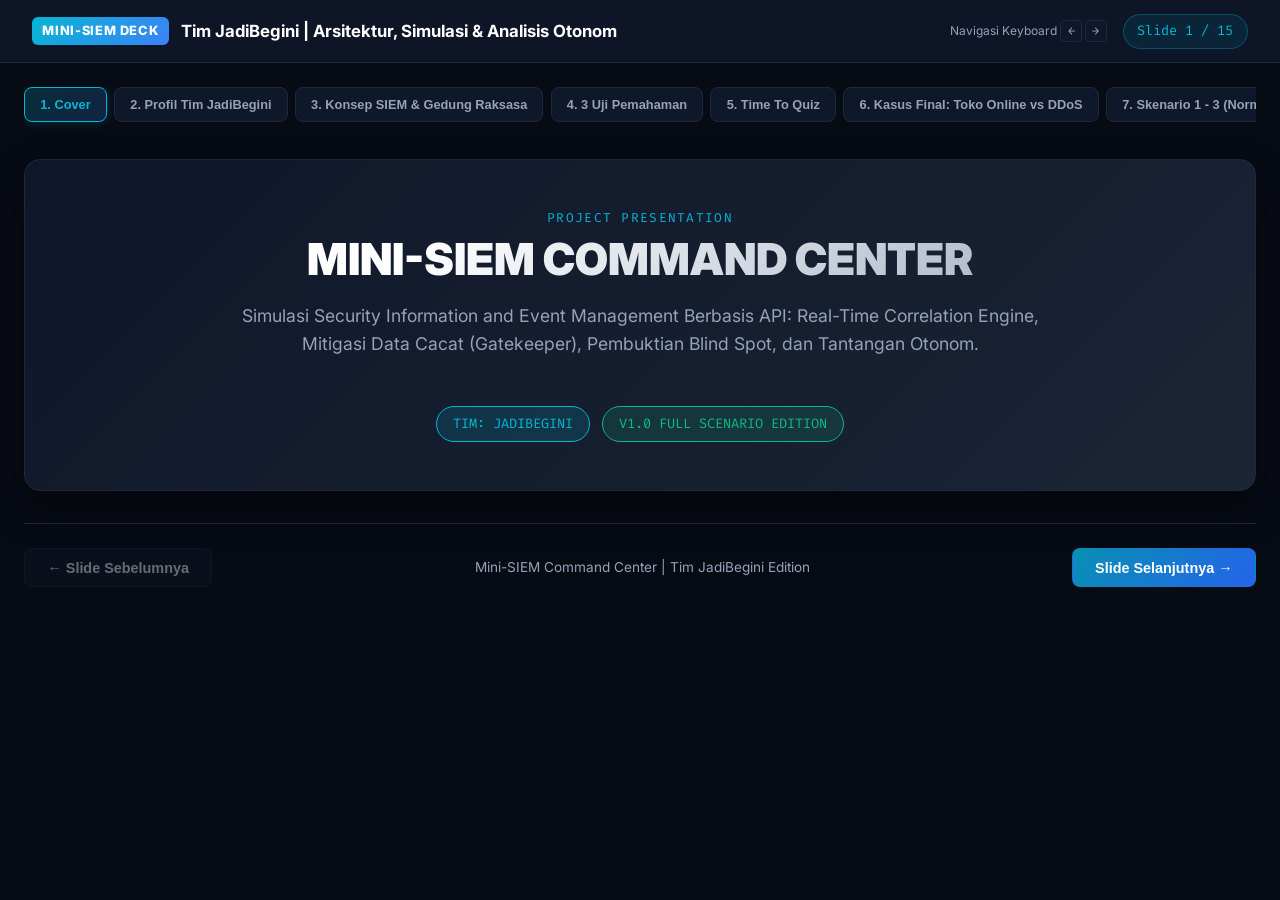
==== commit b6a16251: "refactor(presentation): polish prose with Impeccable guidelines and update slide 13 syllabus" ====
--- a/presentation.html
+++ b/presentation.html
@@ -581,8 +581,8 @@
     <!-- Header Navigation -->
     <header>
         <div class="header-brand">
-            <span class="brand-badge">MINI-SIEM MASTER DECK</span>
-            <span class="brand-title">Tim JadiBegini | Arsitektur, Simulasi & Analisis Otonom</span>
+            <span class="brand-badge">MINI-SIEM DECK</span>
+            <span class="brand-title">Tim JadiBegini | Arsitektur, Simulasi &amp; Analisis Otonom</span>
         </div>
         <div style="display: flex; align-items: center; gap: 1rem;">
             <div style="font-size: 0.75rem; color: var(--text-muted);">Navigasi Keyboard <kbd>←</kbd> <kbd>→</kbd></div>
@@ -597,14 +597,14 @@
         <nav class="nav-tabs" id="navTabs">
             <button class="nav-tab active" data-index="0">1. Cover</button>
             <button class="nav-tab" data-index="1">2. Profil Tim JadiBegini</button>
-            <button class="nav-tab" data-index="2">3. Konsep SIEM & Gedung Raksasa</button>
+            <button class="nav-tab" data-index="2">3. Konsep SIEM &amp; Gedung Raksasa</button>
             <button class="nav-tab" data-index="3">4. 3 Uji Pemahaman</button>
             <button class="nav-tab" data-index="4">5. Time To Quiz</button>
             <button class="nav-tab" data-index="5">6. Kasus Final: Toko Online vs DDoS</button>
             <button class="nav-tab" data-index="6">7. Skenario 1 - 3 (Normal, DDoS, Travel)</button>
             <button class="nav-tab" data-index="7">8. Skenario 4 - 7 (Brute, Exfil, Blind Spot, Drift)</button>
-            <button class="nav-tab" data-index="8">9. Skenario 8: The Low & Slow APT (Hot vs Cold)</button>
-            <button class="nav-tab" data-index="9">10. Tantangan Otonom (Keamanan, Bisnis, Audit)</button>
+            <button class="nav-tab" data-index="8">9. Skenario 8: The Low &amp; Slow APT (Hot vs Cold)</button>
+            <button class="nav-tab" data-index="9">10. Tantangan Otonom (Keamanan, Operasional, Audit)</button>
             <button class="nav-tab" data-index="10">11. Arsitektur Pengaman (Safe Blueprint)</button>
             <button class="nav-tab" data-index="11">12. Bridging: Implementasi Lapangan</button>
             <button class="nav-tab" data-index="12">13. Tantangan Sistem Integrasi</button>
@@ -615,7 +615,7 @@
         <!-- ==================== SLIDE 1: COVER ==================== -->
         <section class="slide active" id="slide-0">
             <div class="hero-card">
-                <span class="slide-tag">PROJECT MASTER SHOWCASE</span>
+                <span class="slide-tag">PROJECT PRESENTATION</span>
                 <h1 class="hero-title">MINI-SIEM COMMAND CENTER</h1>
                 <p class="hero-desc">
                     Simulasi Security Information and Event Management Berbasis API: Real-Time Correlation Engine, Mitigasi Data Cacat (Gatekeeper), Pembuktian Blind Spot, dan Tantangan Otonom.
@@ -680,34 +680,34 @@
 
             <div class="card cyan" style="margin-bottom: 1.5rem;">
                 <p style="font-size: 1.05rem; line-height: 1.7; color: var(--text-main);">
-                    🏢 <strong>Bayangkan sebuah gedung perkantoran raksasa dengan ribuan pintu, jendela, dan kamera CCTV.</strong> Mustahil bagi satu orang satpam untuk mengawasi semuanya secara bersamaan. <strong>SIEM (Security Information and Event Management)</strong> adalah pusat komando super cerdas di gedung tersebut.
+                    🏢 <strong>Bayangkan gedung perkantoran bertingkat dengan ratusan pintu, turnstile, dan kamera pengawas.</strong> Satu petugas jaga tidak mungkin memeriksa setiap sudut secara serentak. <strong>SIEM (Security Information and Event Management)</strong> berfungsi sebagai ruang kendali terpadu yang memantau seluruh titik akses tersebut.
                 </p>
                 <p style="font-size: 1rem; line-height: 1.7; color: var(--text-muted); margin-top: 0.5rem;">
-                    Alih-alih mengawasi satu pintu, SIEM mengumpulkan semua rekaman CCTV, daftar absen (log pintu akses), dan sensor alarm ke dalam satu ruangan pusat. Jika ada yang menggunakan kartu akses <strong>"Budi"</strong> di pintu lobi utama, padahal sistem absen melihat Budi sedang berada di lantai 15, SIEM akan langsung membunyikan alarm karena menemukan kejanggalan!
+                    SIEM mengumpulkan rekaman kamera, log pintu akses RFID, dan sensor kebakaran ke satu layar analitik. Saat kartu akses <strong>"Budi"</strong> digunakan di turnstile lobi utama sementara sistem absensi mendeteksi workstation Budi aktif di lantai 15, SIEM langsung memicu alarm korelasi.
                 </p>
                 <p style="font-size: 0.95rem; line-height: 1.7; color: var(--text-muted); margin-top: 0.5rem;">
-                    Di dunia komputer, SIEM mengumpulkan catatan aktivitas (disebut <em>log</em>) dari seluruh penjuru jaringan Anda—seperti antivirus, firewall, server, dan komputer karyawan. Ia membaca jutaan catatan ini dalam hitungan detik untuk mencari pola perilaku mencurigakan yang mungkin merupakan tanda bahwa peretas (hacker) sedang mencoba menyusup.
+                    Pada infrastruktur IT, SIEM mengonsolidasikan log aktivitas dari firewall, server aplikasi, database, dan workstation karyawan. Sistem memproses ribuan log per detik untuk mendeteksi anomali terkoordinasi sebelum penyusupan meluas.
                 </p>
             </div>
 
             <div class="grid-2">
                 <div class="card warning">
                     <div class="card-header">
-                        <h3 class="card-title">Titik Bingung 1: "Apakah SIEM = Antivirus?"</h3>
+                        <h3 class="card-title">Titik Kritis 1: Apakah SIEM Sama dengan Antivirus?</h3>
                         <span class="card-tag">PERBEDAAN PERAN</span>
                     </div>
                     <p style="font-size: 0.92rem; color: var(--text-muted);">
-                        <strong>TIDAK.</strong> Antivirus adalah satpam yang menjaga satu pintu atau ruangan khusus (komputer lokal). SIEM adalah kapten di pusat komando yang menerima laporan dari semua satpam (termasuk antivirus, firewall, dan server) untuk melihat <em>gambaran besarnya</em>.
+                        <strong>Beda peran.</strong> Antivirus melindungi satu perangkat lokal (endpoint). SIEM mengawasi seluruh perimeter dengan menerima telemetri dari antivirus, firewall, switch jaringan, dan server untuk melihat pola serangan berskala luas.
                     </p>
                 </div>
 
                 <div class="card purple">
                     <div class="card-header">
-                        <h3 class="card-title">Titik Bingung 2: "Cuma Gudang Penyimpanan Data?"</h3>
+                        <h3 class="card-title">Titik Kritis 2: Apakah SIEM Hanya Gudang Penyimpanan Log?</h3>
                         <span class="card-tag">SI vs EM</span>
                     </div>
                     <p style="font-size: 0.92rem; color: var(--text-muted);">
-                        Banyak yang mengira SIEM hanya tempat menumpuk data historis (huruf <strong>"SI"</strong> - Security Information). Padahal, kunci utamanya ada di huruf <strong>"EM" (Event Management)</strong>—ia secara aktif menganalisis, mencocokkan, dan menghubungkan titik-titik kejadian secara real-time untuk menemukan ancaman tersembunyi.
+                        Bukan sekadar arsip. Huruf <strong>"SI"</strong> (Security Information) mengumpulkan data historis untuk audit. Nilai terbesarnya terletak pada huruf <strong>"EM"</strong> (Event Management): menganalisis, memvalidasi aturan, dan mengorelasikan log secara real-time saat insiden berlangsung.
                     </p>
                 </div>
             </div>
@@ -716,38 +716,38 @@
         <!-- ==================== SLIDE 4: 3 UJI PEMAHAMAN (POINT 2B) ==================== -->
         <section class="slide" id="slide-3">
             <div class="slide-header">
-                <span class="slide-tag">BAGIAN 2: UJI PEMAHAMAN AUDIENS</span>
-                <h2 class="slide-title">Mari Uji Pemahaman Anda</h2>
-                <p class="slide-subtitle">3 Pertanyaan logika menggunakan analogi gedung sebelum masuk ke pembongkaran jawaban.</p>
+                <span class="slide-tag">BAGIAN 2: UJI PEMAHAMAN LOGIKA</span>
+                <h2 class="slide-title">Uji Pemahaman Logika Deteksi</h2>
+                <p class="slide-subtitle">Tiga pertanyaan mendasar sebelum masuk ke analisis teknis lapangan.</p>
             </div>
 
             <div class="quiz-card">
                 <div class="quiz-question">
                     <span>1.</span>
-                    <span>Jika antivirus di komputer Anda berhasil menangkap sebuah virus dan langsung menghapusnya, apakah SIEM di pusat komando masih perlu tahu tentang kejadian itu? Menurut Anda, kenapa?</span>
+                    <span>Saat antivirus di workstation berhasil menghapus malware, apakah tim pusat komando (SIEM) tetap wajib menerima log tersebut?</span>
                 </div>
                 <div style="font-size: 0.85rem; color: var(--text-muted); margin-left: 1.5rem;">
-                    <em>Pertanyaan: Apakah penghapusan virus lokal sudah menyelesaikan masalah keamanan seluruh perusahaan?</em>
+                    <em>Pertanyaan: Apakah pembersihan malware lokal menjamin perimeter jaringan aman dari serangan terdistribusi?</em>
                 </div>
             </div>
 
             <div class="quiz-card">
                 <div class="quiz-question">
                     <span>2.</span>
-                    <span>Bayangkan seseorang berhasil login ke sistem perusahaan dari Jakarta pada pukul 09:00, lalu login lagi dari sistem yang sama di London pada pukul 09:05. Kata sandinya benar di kedua lokasi. Bagaimana cara SIEM menyadari bahwa ini adalah sebuah ancaman?</span>
+                    <span>Akun pengguna login berhasil dari Jakarta pukul 09:00, lalu login lagi dari London pukul 09:05 dengan password yang valid. Mengapa SIEM menandai aktivitas berstatus sukses ini sebagai ancaman kritis?</span>
                 </div>
                 <div style="font-size: 0.85rem; color: var(--text-muted); margin-left: 1.5rem;">
-                    <em>Pertanyaan: Kenapa aktivitas yang berstatus "SUKSES" dan menggunakan password benar justru bisa berbahaya?</em>
+                    <em>Pertanyaan: Mengapa event dengan status sukses dan kredensial valid bisa mengindikasikan pencurian akun?</em>
                 </div>
             </div>
 
             <div class="quiz-card">
                 <div class="quiz-question">
                     <span>3.</span>
-                    <span>Kembali ke analogi gedung perkantoran: Apa yang kira-kira akan terjadi pada kapten di "pusat komando" (SIEM) jika semua aktivitas normal—seperti karyawan yang masuk ruangan, pergi ke toilet, atau membuka jendela—dilaporkan sebagai peringatan darurat?</span>
+                    <span>Apa dampak operasional jika setiap aktivitas rutin (karyawan berpindah ruangan, membuka file publik, atau restart laptop) memicu peringatan darurat ke tim analis?</span>
                 </div>
                 <div style="font-size: 0.85rem; color: var(--text-muted); margin-left: 1.5rem;">
-                    <em>Pertanyaan: Mengapa alarm yang terlalu sering bunyi justru menjadi awal petaka keamanan siber?</em>
+                    <em>Pertanyaan: Mengapa volume alarm yang berlebihan justru meningkatkan risiko pembobolan sistem?</em>
                 </div>
             </div>
 
@@ -770,15 +770,15 @@
                 <!-- Jawaban 1 -->
                 <div class="card cyan">
                     <div class="card-header">
-                        <h3 class="card-title">1. Gambaran Besar (Korelasi)</h3>
-                        <span class="card-tag">JAWABAN 1</span>
+                        <h3 class="card-title">1. Korelasi Lintas Titik</h3>
+                        <span class="card-tag">ANALISIS 1</span>
                     </div>
                     <p style="font-size: 0.92rem; color: var(--text-main); line-height: 1.6;">
-                        Jika satu satpam (antivirus) menangkap maling di pintu belakang, itu bagus. Tapi bagaimana jika pada detik yang sama, SIEM menerima laporan dari <strong>50 satpam berbeda di 50 ruangan</strong> bahwa mereka juga baru saja menangkap maling?
+                        Satu alert antivirus di workstation adalah insiden lokal biasa. Namun saat <strong>50 workstation berbeda</strong> mendeteksi hash file serupa dalam kurun 60 detik, konteksnya berubah drastis.
                     </p>
                     <div class="box-highlight box-siem">
-                        <strong>Wawasan Analis:</strong>
-                        Antivirus hanya melihat 1 kejadian lokal, tetapi SIEM melihat bahwa gedung Anda sedang mengalami <strong>serangan terkoordinasi berskala besar</strong>.
+                        <strong>Wawasan Lapangan:</strong>
+                        Antivirus hanya mengetahui file di mesinnya sendiri. SIEM menghubungkan 50 titik tersebut dan menyimpulkan adanya <strong>lateral movement (penyebaran terkoordinasi)</strong>.
                     </div>
                 </div>
 
@@ -786,29 +786,29 @@
                 <div class="card danger">
                     <div class="card-header">
                         <h3 class="card-title">2. Impossible Travel</h3>
-                        <span class="card-tag">JAWABAN 2</span>
+                        <span class="card-tag">ANALISIS 2</span>
                     </div>
                     <p style="font-size: 0.92rem; color: var(--text-main); line-height: 1.6;">
-                        Di dunia keamanan siber, ini disebut aturan <strong>Impossible Travel (Perjalanan Mustahil)</strong>. Konsep penting: SIEM tidak hanya mencari kegagalan, tapi juga <strong>mencari keanehan pada hal-hal yang terlihat sukses</strong>.
+                        Aturan <strong>Impossible Travel</strong> mendeteksi anomali pada aktivitas yang berstatus sukses. Sistem keamanan tidak boleh hanya memantau percobaan gagal.
                     </p>
                     <div class="box-highlight box-danger">
-                        <strong>Wawasan Analis:</strong>
-                        SIEM tahu hukum fisika: manusia tidak bisa pindah antar benua dalam 5 menit. Kesimpulannya pasti satu: <strong>kredensial (password) orang tersebut telah dicuri!</strong>
+                        <strong>Wawasan Lapangan:</strong>
+                        Perpindahan fisik Jakarta ke London dalam 5 menit mustahil secara geografis. Kesimpulannya: <strong>kredensial pengguna telah dikompromikan</strong> oleh pihak ketiga.
                     </div>
                 </div>
 
                 <!-- Jawaban 3 -->
                 <div class="card warning">
                     <div class="card-header">
-                        <h3 class="card-title">3. False Positives & Alert Fatigue</h3>
-                        <span class="card-tag">JAWABAN 3</span>
+                        <h3 class="card-title">3. Alert Fatigue &amp; Tuning</h3>
+                        <span class="card-tag">ANALISIS 3</span>
                     </div>
                     <p style="font-size: 0.92rem; color: var(--text-main); line-height: 1.6;">
-                        Di lapangan, kondisi ini bernama: <strong>False Positives (Positif Palsu)</strong> yang berujung pada <strong>Alert Fatigue (Kelelahan Peringatan)</strong>. Jika kapten mendengar alarm ribuan kali sehari hanya karena karyawan ke toilet, kapten akan stres, muak, dan akhirnya mematikan alarm.
+                        Tingginya <strong>False Positives (Positif Palsu)</strong> memicu <strong>Alert Fatigue</strong>. Saat analis dibanjiri ribuan alarm non-kritis setiap jam, kepekaan menurun dan notifikasi penting terabaikan.
                     </p>
                     <div class="box-highlight box-story">
-                        <strong>Wawasan Analis:</strong>
-                        Saat maling sungguhan masuk, tidak ada yang peduli. Itulah kenapa SIEM <strong>wajib di-tuning (disetel)</strong> agar hanya membunyikan alarm untuk hal penting.
+                        <strong>Wawasan Lapangan:</strong>
+                        Aturan deteksi SIEM <strong>wajib melalui kalibrasi (tuning)</strong> berkala agar alert yang keluar selalu memiliki nilai aksi (actionable intelligence).
                     </div>
                 </div>
             </div>
@@ -817,44 +817,46 @@
         <!-- ==================== SLIDE 6: KASUS FINAL (POINT 2D) ==================== -->
         <section class="slide" id="slide-5">
             <div class="slide-header">
-                <span class="slide-tag">BAGIAN 2: THE ULTIMATE CHALLENGE</span>
-                <h2 class="slide-title">Kasus Uji Nyata: Toko Online Down (Diskon vs DDoS)</h2>
-                <p class="slide-subtitle">Sekarang kita sudah mengerti tentang Korelasi, Anomali, dan Tuning. Mari kita uji pemahaman dengan satu kasus nyata.</p>
+                <span class="slide-tag">BAGIAN 2: STUDI KASUS INVESTIGASI</span>
+                <h2 class="slide-title">Investigasi Lonjakan Trafik: Flash Sale vs DDoS</h2>
+                <p class="slide-subtitle">Membedakan aktivitas bisnis yang sah dari serangan siber Layer 7 berbasis telemetri terpadu.</p>
             </div>
 
             <div class="card warning" style="margin-bottom: 1.5rem;">
-                <h3 style="font-size: 1.15rem; color: #fff; margin-bottom: 0.5rem;">📦 Kasus Nyata:</h3>
+                <h3 style="font-size: 1.15rem; color: #fff; margin-bottom: 0.5rem;">📦 Skenario Insiden:</h3>
                 <p style="font-size: 1rem; color: var(--text-main); line-height: 1.7;">
-                    Sebuah toko online mendadak *down* atau sangat lambat karena menerima <strong>1 juta pengunjung dalam satu menit</strong>. Server web kewalahan.<br>
-                    Kapten di pusat komando (SIEM) harus segera memutuskan: <em>Apakah ini murni karena promo diskon besar-besaran (aktivitas normal), atau ini adalah serangan hacker (DDoS attack) yang sengaja mengirim robot untuk merusak server?</em>
+                    Aplikasi e-commerce mendadak lambat saat menerima lonjakan <strong>1 juta web request dalam 1 menit</strong>. Penggunaan CPU server menyentuh 98%.
+                    <br>
+                    Tim SOC harus menentukan keputusan dalam hitungan menit: Apakah ini lonjakan transaksi promo diskon, atau serangan penolakan layanan (DDoS Layer 7)?
                 </p>
                 <div style="margin-top: 1rem; padding: 0.75rem 1rem; background: rgba(0,0,0,0.3); border-radius: 6px; font-size: 0.95rem; color: var(--accent-cyan);">
-                    <strong>❓ Pertanyaan untuk Kita:</strong> Sebagai kapten yang duduk di depan SIEM, log (laporan) dari satpam mana saja atau data apa saja yang akan kita silangkan/hubungkan untuk memastikan apakah ini pengunjung asli atau robot jahat? (Gunakan logika Anda!).
+                    <strong>🔍 Logika Korelasi:</strong> Data telemetri apa yang disilangkan untuk memisahkan pembeli manusia dari botnet penyerang?
                 </div>
             </div>
 
             <div class="grid-2">
                 <div class="card success">
                     <div class="card-header">
-                        <h3 class="card-title">1. Pembeli Asli (Diskon Besar)</h3>
-                        <span class="card-tag">PERILAKU MANUSIA</span>
+                        <h3 class="card-title">1. Pembeli Asli (Flash Sale Sah)</h3>
+                        <span class="card-tag">PERILAKU PENGGUNA SAH</span>
                     </div>
                     <p style="font-size: 0.95rem; color: var(--text-muted); line-height: 1.6;">
-                        1 juta permintaan datang dari <strong>ratusan ribu Alamat IP yang berbeda</strong> di seluruh penjuru kota/negeri.<br>
-                        Kecepatan kliknya normal seperti manusia: ada jeda beberapa detik untuk membaca deskripsi produk, memilih varian, dan mengklik tombol checkout.
+                        Permintaan terdistribusi acak dari <strong>ratusan ribu IP unik dan ISP konsumen</strong>.
+                        <br>
+                        Pola inter-arrival time bervariasi: pengguna membaca deskripsi produk, memilih alamat, dan beralih ke payment gateway dengan jeda natural beberapa detik.
                     </p>
                 </div>
 
                 <div class="card danger">
                     <div class="card-header">
-                        <h3 class="card-title">2. Robot Hacker (DDoS Attack)</h3>
-                        <span class="card-tag">ANOMALI MESIN</span>
+                        <h3 class="card-title">2. Serangan DDoS (Botnet HTTP Flood)</h3>
+                        <span class="card-tag">ANOMALI OTOMASI</span>
                     </div>
                     <p style="font-size: 0.95rem; color: var(--text-muted); line-height: 1.6;">
-                        SIEM melihat anomali fatal: <em>"Tunggu dulu, ratusan ribu permintaan ini hanya berasal dari <strong>5 Alamat IP yang sama</strong>, dan mereka menekan tombol refresh 1.000 kali dalam satu milidetik! Tidak mungkin ini manusia."</em>
+                        Volume 1 juta request terkonsentrasi dari <strong>rentang IP sempit</strong> dengan User-Agent identik atau kosong. Interval antar-request berada di bawah 2 milidetik tanpa alur navigasi halaman yang wajar.
                     </p>
                     <div class="box-highlight box-output" style="margin-top: 0.5rem;">
-                        <strong>Aksi Respon Otomatis:</strong> SIEM mendeteksi pola tidak wajar itu dan otomatis memerintahkan Firewall memasang <strong>CAPTCHA</strong> khusus ke IP mencurigakan tersebut!
+                        <strong>Tindakan Respons:</strong> SIEM memvalidasi anomali tersebut dan mengarahkan Web Application Firewall (WAF) menerapkan challenge CAPTCHA atau rate-limiting ke cluster IP penyerang.
                     </div>
                 </div>
             </div>
@@ -865,7 +867,7 @@
             <div class="slide-header">
                 <span class="slide-tag">BAGIAN 3: SIMULASI SKENARIO (BAGIAN I)</span>
                 <h2 class="slide-title">Bedah Skenario 1 s/d 3: Sistem, Hardware & Deteksi</h2>
-                <p class="slide-subtitle">Bagaimana aktivitas dunia nyata memicu perangkat keras dan ditangkap oleh Mini-SIEM Command Center.</p>
+                <p class="slide-subtitle">Verifikasi korelasi telemetri perangkat keras dan aktivitas pengguna pada Mini-SIEM Command Center.</p>
             </div>
 
             <div class="grid-3">
@@ -876,16 +878,16 @@
                         <span class="card-tag">BASELINE</span>
                     </div>
                     <div class="box-highlight box-story">
-                        <strong>🏢 Cerita Sistem & Hardware:</strong>
-                        Kartu RFID ditempel di turnstile lobi (hardware membuka bip!) &rarr; HR mencatat hadir &rarr; lift memanggil otomatis ke lantai 4 &rarr; lampu meja menyala &rarr; laptop login intranet. Semua sistem harmonis.
+                        <strong>🏢 Telemetri Sistem & Akses:</strong>
+                        Pemindaian RFID pada turnstile gerbang diverifikasi kontrol akses, mencatat log kehadiran, memicu pemanggilan lift, dan mengotorisasi workstation pengguna. Seluruh aktivitas berada dalam parameter operasional wajar.
                     </div>
                     <div class="box-highlight box-siem">
                         <strong>🔍 Ditangkap SIEM:</strong>
-                        Log mengalir dengan jeda manusiawi (detik-menit) dari user berbeda.
+                        Log peristiwa mengalir dengan interval wajar antar pengguna yang berbeda.
                     </div>
                     <div class="box-highlight box-output">
                         <strong>🖥️ Output Dashboard:</strong>
-                        Status HTTP 201. Logs bertambah. <strong>Alarm: 0 (Hening, tidak ada false positive).</strong>
+                        Status HTTP 201 Created. Volume log bertambah stabil. <strong>Indikator Alarm: 0 (Baseline normal, zero false positive).</strong>
                     </div>
                 </div>
 
@@ -896,8 +898,8 @@
                         <span class="card-tag">RULE 1 - TINGGI</span>
                     </div>
                     <div class="box-highlight box-story">
-                        <strong>🚗 Cerita Sistem & Hardware:</strong>
-                        Pemancar sinyal liar menembak sensor palang parkir otomatis 15x berturut-turut hingga dinamo motor panas (overheat) dan palang macet terkunci. Mobil jalan raya macet total.
+                        <strong>🚗 Telemetri Sistem & Akses:</strong>
+                        Lonjakan volume request abnormal ditembakkan secara berulang ke endpoint API autentikasi dan gerbang akses, membebani thread pemrosesan server target dalam jendela waktu singkat.
                     </div>
                     <div class="box-highlight box-siem">
                         <strong>🔍 Ditangkap SIEM:</strong>
@@ -916,8 +918,8 @@
                         <span class="card-tag">RULE 2 - KRITIS</span>
                     </div>
                     <div class="box-highlight box-story">
-                        <strong>✈️ Cerita Sistem & Hardware:</strong>
-                        Pukul 09:00 kartu RFID Sarah membuka pintu lobi Jakarta. Pukul 09:01 akun Sarah membuka brankas fisik data center Frankfurt. Mustahil fisik manusia pindah benua dalam 60 detik!
+                        <strong>✈️ Telemetri Sistem & Akses:</strong>
+                        Pukul 09:00 WIB, kredensial pengguna 'sarah' diautentikasi di turnstile gerbang Jakarta. Pukul 09:01 WIB, kredensial yang sama digunakan untuk mengakses VPN korporat dari IP Frankfurt. Perbedaan geografis 11.000 km dalam 60 detik mengindikasikan anomali fisik.
                     </div>
                     <div class="box-highlight box-siem">
                         <strong>🔍 Ditangkap SIEM:</strong>
@@ -925,7 +927,7 @@
                     </div>
                     <div class="box-highlight box-danger">
                         <strong>🖥️ Output Dashboard:</strong>
-                        Alarm <strong>Merah Berkedip Cepat (KRITIS)</strong> menyala darurat memperingatkan kredensial curian.
+                        Alarm <strong>Merah (KRITIS)</strong> menyala memperingatkan dugaan kompromi kredensial akun.
                     </div>
                 </div>
             </div>
@@ -936,7 +938,7 @@
             <div class="slide-header">
                 <span class="slide-tag">BAGIAN 3: SIMULASI SKENARIO (BAGIAN II)</span>
                 <h2 class="slide-title">Bedah Skenario 4 s/d 7: Brute Force, Exfiltration, Blind Spot & Drift</h2>
-                <p class="slide-subtitle">Dari komplotan pengetuk smart-lock hingga sensor rusak dan kabel pagar yang dicabut.</p>
+                <p class="slide-subtitle">Analisis serangan brute force terdistribusi, eksfiltrasi data terpusat, risiko blind spot whitelisting, dan validasi integritas skema.</p>
             </div>
 
             <div class="grid-2">
@@ -947,8 +949,8 @@
                         <span class="card-tag">RULE 3 - TINGGI</span>
                     </div>
                     <div class="box-highlight box-story">
-                        <strong>🔐 Cerita Sistem & Hardware:</strong>
-                        Pintu smart-lock brankas ditebak bergantian oleh 5 orang komplotan dari panel dan pintu darurat berbeda agar sensor lokal tidak mengunci akun.
+                        <strong>🔐 Pola Serangan Terdistribusi:</strong>
+                        Penyerang mendistribusikan percobaan autentikasi ke satu akun target melalui 5 proxy IP berbeda secara bergantian untuk menghindari batasan frekuensi IP tunggal.
                     </div>
                     <div class="box-highlight box-siem">
                         <strong>🔍 Ditangkap SIEM:</strong>
@@ -956,7 +958,7 @@
                     </div>
                     <div class="box-highlight box-output">
                         <strong>🖥️ Output Dashboard:</strong>
-                        Alarm <strong>Jingga (TINGGI)</strong> membeberkan seluruh daftar IP komplotan penyerang.
+                        Alarm <strong>Jingga (TINGGI)</strong> memetakan seluruh daftar IP sumber penyerang terdistribusi.
                     </div>
                 </div>
 
@@ -967,8 +969,8 @@
                         <span class="card-tag">RULE 5 - KRITIS</span>
                     </div>
                     <div class="box-highlight box-story">
-                        <strong>💾 Cerita Sistem & Hardware:</strong>
-                        Pukul 17:00 kipas pendingin ruang server menderu kencang (overheat) dan lampu LED harddisk berkedip non-stop karena ada orang dalam menyedot database massal.
+                        <strong>💾 Pola Eksfiltrasi Internal:</strong>
+                        Akun internal mengeksekusi query database massal secara berulang dalam durasi singkat, memicu pemindahan volume data anomali ke luar repositori resmi.
                     </div>
                     <div class="box-highlight box-siem">
                         <strong>🔍 Ditangkap SIEM:</strong>
@@ -976,7 +978,7 @@
                     </div>
                     <div class="box-highlight box-danger">
                         <strong>🖥️ Output Dashboard:</strong>
-                        Alarm <strong>Merah Berkedip (KRITIS)</strong>: `Data Exfiltration: 51 download dalam 60s`.
+                        Alarm <strong>Merah (KRITIS)</strong>: `Data Exfiltration: 51 download dalam 60s`.
                     </div>
                 </div>
 
@@ -987,8 +989,8 @@
                         <span class="card-tag">FATAL ERROR / BLIND SPOT</span>
                     </div>
                     <div class="box-highlight box-story">
-                        <strong>🐱 Cerita Sistem & Hardware:</strong>
-                        Sensor infra-merah pagar gudang dicabut kabelnya oleh satpam gara-gara kucing liar lewat. Malamnya perampok masuk lewat pagar itu dan alarm gedung diam membisu!
+                        <strong>⚠️ Kegagalan Tata Kelola Whitelist:</strong>
+                        Analis menambahkan subnet mencurigakan ke dalam whitelist pengecualian tanpa tinjauan berkala. Akibatnya, serangan DDoS berikutnya dari IP tersebut tidak memicu mekanisme deteksi.
                     </div>
                     <div class="box-highlight box-siem">
                         <strong>🔍 Ditangkap SIEM:</strong>
@@ -996,7 +998,7 @@
                     </div>
                     <div class="box-highlight box-danger">
                         <strong>🖥️ Output Dashboard:</strong>
-                        <strong>ALARM: 0 (Hening Total).</strong> Membuktikan bahaya fatal jika tim analis sembarangan membuka whitelist.
+                        <strong>Indikator Alarm: 0 (Hening).</strong> Membuktikan risiko operasional jika aturan whitelisting diterapkan tanpa validasi tata kelola.
                     </div>
                 </div>
 
@@ -1007,8 +1009,8 @@
                         <span class="card-tag">GATEKEEPER NEGATIVE TEST</span>
                     </div>
                     <div class="box-highlight box-story">
-                        <strong>⏳ Cerita Sistem & Hardware:</strong>
-                        Baterai jam mesin pabrik mati sehingga reset ke tahun 1970. Ban berjalan otomatis menyortir data rusak di pintu awal tanpa membuat seluruh mesin pabrik mogok.
+                        <strong>⏳ Integritas Payload & Telemetri:</strong>
+                        Telemetri log dikirim dengan skema rusak akibat desinkronisasi jam perangkat (time drift) atau field mandatori yang hilang pada pengirim log.
                     </div>
                     <div class="box-highlight box-siem">
                         <strong>🔍 Ditangkap SIEM:</strong>
@@ -1016,7 +1018,7 @@
                     </div>
                     <div class="box-highlight box-output">
                         <strong>🖥️ Output Dashboard:</strong>
-                        Status <strong>HTTP 422 (Ditolak Aman)</strong>. <strong>Sistem SIEM TIDAK CRASH</strong> dan server tetap stabil 100%.
+                        Status <strong>HTTP 422 (Ditolak Aman)</strong>. <strong>Sistem SIEM tetap beroperasi stabil</strong> tanpa mengalami kegagalan proses ingest.
                     </div>
                 </div>
             </div>
@@ -1026,30 +1028,30 @@
         <section class="slide" id="slide-8">
             <div class="slide-header">
                 <span class="slide-tag">BAGIAN 3C: ADVANCED THREAT SCENARIO</span>
-                <h2 class="slide-title">Skenario 8: The "Low & Slow" APT (Jebakan Hot vs. Cold Storage)</h2>
-                <p class="slide-subtitle">Studi Kasus Lintas Waktu: Reconnaissance Tanggal 1 vs Eksploitasi Tanggal 20 & Solusi Stateful Watchlist.</p>
+                <h2 class="slide-title">Skenario 8: The "Low & Slow" APT (Tantangan Hot vs. Cold Storage)</h2>
+                <p class="slide-subtitle">Studi Kasus Multi-Tahap: Reconnaissance Tanggal 1 vs Eksploitasi Tanggal 20 dan Implementasi Stateful Watchlist.</p>
             </div>
 
             <!-- Case Premise & Dilemma Card -->
             <div class="card purple" style="margin-bottom: 1.5rem;">
                 <div class="card-header">
-                    <h3 class="card-title">📖 Studi Kasus: Log Lifecycle Policy & Dilema Penyimpanan SIEM</h3>
+                    <h3 class="card-title">📖 Studi Kasus: Kebijakan Siklus Log & Dilema Penyimpanan SIEM</h3>
                     <span class="card-tag">TEMPORAL BLIND SPOT</span>
                 </div>
                 <div style="font-size: 0.92rem; color: var(--text-main); line-height: 1.7;">
                     <p style="margin-bottom: 0.75rem;">
-                        <strong>Kebijakan Perusahaan:</strong> SIEM mengatur <em>Log Lifecycle</em> untuk menyimpan data <strong>"Panas" (Hot Storage)</strong>—yang bisa dianalisis instan real-time oleh mesin korelasi—selama <strong>14 hari</strong>. Jika lewat dari 14 hari, log dipindahkan ke <strong>"Gudang Arsip Beku" (Cold Storage)</strong> yang terkompresi hemat biaya, namun tidak bisa dibaca otomatis oleh SIEM.
+                        <strong>Kebijakan Siklus Log:</strong> SIEM mengonfigurasi penyimpanan aktif <strong>Hot Storage</strong> (penyimpanan indeks cepat untuk korelasi stream) dengan masa retensi <strong>14 hari</strong>. Setelah 14 hari, log dipindahkan ke <strong>Cold Storage</strong> (arsip jangka panjang terkompresi hemat biaya yang tidak diindeks secara instan).
                     </p>
                     <p style="margin-bottom: 0.75rem;">
-                        <strong>Skenario Serangan Peretas (APT - Advanced Persistent Threat):</strong><br>
-                        &bull; <strong>Tanggal 1:</strong> Peretas melancarkan <em>Reconnaissance Probe</em> untuk mendeteksi apakah sistem rentan.<br>
-                        &bull; Mengetahui perusahaan memakai SIEM, peretas <strong>diam dan menunggu selama 19 hari</strong>.<br>
-                        &bull; <strong>Tanggal 20:</strong> Peretas baru melancarkan serangan eksploitasi aslinya berdasarkan informasi Tanggal 1.
+                        <strong>Skenario Serangan Lintas Waktu (APT):</strong><br>
+                        &bull; <strong>Tanggal 1:</strong> Penyerang mengeksekusi <em>Reconnaissance Probe</em> untuk mengidentifikasi celah kerentanan sistem.<br>
+                        &bull; Mengetahui batas retensi aktif SIEM, penyerang <strong>menghentikan aktivitas selama 19 hari</strong>.<br>
+                        &bull; <strong>Tanggal 20:</strong> Penyerang melancarkan serangan eksploitasi terarah berdasarkan hasil recon Tanggal 1.
                     </p>
                     <div class="box-highlight box-danger" style="margin-top: 0.75rem;">
-                        <strong>❓ Pertanyaan Kritis:</strong> Saat serangan terjadi di Tanggal 20, apakah SIEM biasa berhasil melakukan <em>Korelasi Showdown</em> dan menyadari bahwa ini serangan lanjutan dari Recon Tanggal 1?
+                        <strong>❓ Evaluasi Arsitektur:</strong> Saat serangan terjadi di Tanggal 20, apakah SIEM konvensional mampu mengorelasikan aktivitas ini dengan Recon Tanggal 1?
                         <br>
-                        <strong>Jawab: TIDAK BISA!</strong> Karena log Tanggal 1 sudah lewat 14 hari dan terlempar ke Cold Storage, mesin korelasi hanya melihat request Tanggal 20 sebagai <em>sebuah event biasa yang berdiri sendiri</em>. SIEM mengalami <strong>Titik Buta Temporal (Temporal Blind Spot)</strong>!
+                        <strong>Hasil: Tidak Terkorelasikan.</strong> Karena log Tanggal 1 telah melewati batas 14 hari dan dipindahkan ke Cold Storage, mesin korelasi hanya memproses request Tanggal 20 sebagai peristiwa terisolasi. SIEM mengalami <strong>Titik Buta Temporal (Temporal Blind Spot)</strong>.
                     </div>
                 </div>
             </div>
@@ -1057,13 +1059,13 @@
             <!-- Analogi Hardware & Non-IT -->
             <div class="card warning" style="margin-bottom: 1.5rem;">
                 <div class="card-header">
-                    <h3 class="card-title">🏢 Analogi Sistem & Hardware: Buku Tamu Lobi & Perampok Sabar</h3>
+                    <h3 class="card-title">🏢 Analogi Sistem & Kontrol Fisik: Buku Tamu Lobi & Akses Bertahap</h3>
                     <span class="card-tag">NON-IT ANALOGY</span>
                 </div>
                 <div class="box-highlight box-story">
-                    <strong>Cerita Gedung Perkantoran:</strong>
-                    Pada <strong>Tanggal 1</strong>, seorang pencuri pura-pura bertamu di lobi untuk memotret jenis gembok pintu darurat. Satpam lobi punya SOP ketat: <em>"Buku tamu di atas meja lobi hanya disimpan selama 14 hari. Hari ke-15 buku dibuang ke gudang arsip bawah tanah yang terkunci berdebu."</em><br>
-                    Pada <strong>Tanggal 20</strong>, pencuri datang kembali membawa kunci duplikat. Satpam meja lobi yang bertugas hari itu hanya melihat satu orang masuk wajar—ia tidak pernah tahu bahwa orang ini adalah orang yang sama yang memotret gembok 20 hari lalu, karena buku tamu Tanggal 1 sudah terkubur di gudang bawah tanah!
+                    <strong>Ilustrasi Prosedural:</strong>
+                    Pada <strong>Tanggal 1</strong>, seseorang mendokumentasikan spesifikasi kunci pintu darurat gedung. SOP resepsionis menetapkan: <em>"Buku tamu di meja depan hanya disimpan selama 14 hari. Pada hari ke-15, buku dipindahkan ke gudang arsip arsip fisik terpusat."</em><br>
+                    Pada <strong>Tanggal 20</strong>, individu tersebut kembali dengan kunci duplikat. Petugas jaga hari itu hanya melihat satu entri kunjungan tunggal; sistem tidak mengidentifikasi keterkaitan dengan dokumentasi kunci 20 hari sebelumnya karena catatan awal telah masuk gudang arsip.
                 </div>
             </div>
 
@@ -1072,40 +1074,40 @@
                 <!-- Babak 1: Masalah -->
                 <div class="card danger">
                     <div class="card-header">
-                        <h3 class="card-title">Babak 1: Titik Buta Temporal (Tanpa Solusi)</h3>
+                        <h3 class="card-title">Kondisi 1: Batasan Korelasi Temporal Tanpa State</h3>
                         <span class="card-tag">SIEM CORRELATION FAILS</span>
                     </div>
                     <div class="box-highlight box-story">
                         <strong>1️⃣ Tanggal 1 (Recon Probe):</strong><br>
-                        IP <code class="pres-code">198.51.100.77</code> menembak port DMZ. Log dicatat di Hot Storage sebagai event anomali tingkat menengah.
+                        IP <code class="pres-code">198.51.100.77</code> memindai port DMZ. Log dicatat di Hot Storage sebagai anomali berulang.
                     </div>
                     <div class="box-highlight box-story">
-                        <strong>2️⃣ Hari ke-15 (Log Aging & Cold Archiving):</strong><br>
-                        Sistem memindahkan log Tanggal 1 ke Cold Storage. Memori aktif korelasi (sliding window) dikosongkan untuk menghemat RAM.
+                        <strong>2️⃣ Hari ke-15 (Archiving & Sliding Window Eviction):</strong><br>
+                        Sistem memindahkan log Tanggal 1 ke Cold Storage. Jendela geser korelasi aktif dikosongkan untuk menjaga utilisasi RAM.
                     </div>
                     <div class="box-highlight box-danger">
-                        <strong>3️⃣ Tanggal 20 (Eksploitasi Lolos Tanpa Alarm):</strong><br>
-                        Peretas melancarkan exploit. SIEM mencari korelasi di jendela aktif, namun riwayat recon sudah hilang. <strong>Alarm APT = 0 (Hening Total)!</strong>
+                        <strong>3️⃣ Tanggal 20 (Eksploitasi Mandiri):</strong><br>
+                        Penyerang mengeksekusi eksploitasi. Engine korelasi tidak menemukan catatan recon di sliding window. <strong>Alarm korelasi APT tidak terpicu.</strong>
                     </div>
                 </div>
 
                 <!-- Babak 2: Solusi -->
                 <div class="card success">
                     <div class="card-header">
-                        <h3 class="card-title">Babak 2: Solusi Stateful Watchlist & Rehidrasi</h3>
+                        <h3 class="card-title">Kondisi 2: Solusi Stateful Watchlist & Rehidrasi On-Demand</h3>
                         <span class="card-tag">ARCHITECTURAL SOLUTION</span>
                     </div>
                     <div class="box-highlight box-story">
                         <strong>1️⃣ Persistent Stateful Watchlist (Greylist):</strong><br>
-                        SIEM tidak perlu menyimpan seluruh log mentah. Cukup simpan <em>metadata entitas mencurigakan (IP + Alasan)</em> dalam tabel stateful ringan yang bertahan berbulan-bulan.
+                        SIEM mempertahankan metadata entitas mencurigakan (IP, skor risiko, alasan) dalam tabel stateful persisten berukuran ringkas lintas siklus retensi.
                     </div>
                     <div class="box-highlight box-story">
-                        <strong>2️⃣ Korelasi Showdown Tanggal 20:</strong><br>
-                        Saat IP di Watchlist bergerak di Tanggal 20, SIEM seketika mendeteksi <em>match</em> dan membunyikan alarm <strong>[KRITIS] APT Low & Slow Threat</strong>!
+                        <strong>2️⃣ Deteksi Korelasi Berbasis State (Tanggal 20):</strong><br>
+                        Saat IP terdaftar di Watchlist melakukan request di Tanggal 20, sistem mencocokkan state dan memicu alarm <strong>[KRITIS] APT Low & Slow Threat</strong>.
                     </div>
                     <div class="box-highlight box-output">
                         <strong>3️⃣ On-Demand Cold Log Rehydration:</strong><br>
-                        SIEM secara otonom/on-demand menarik kembali log Tanggal 1 dari Cold Storage ke meja analis untuk pembuktian forensik utuh (<em>Kill Chain Reconstruction</em>).
+                        SIEM secara otomatis atau atas instruksi analis merehidrasi log Tanggal 1 dari Cold Storage untuk merekonstruksi linimasa serangan (<em>Kill Chain Reconstruction</em>).
                     </div>
                 </div>
             </div>
@@ -1136,7 +1138,7 @@
                                 <td><strong>Hari ke-15</strong></td>
                                 <td><code class="pres-code">POST /api/archive/cold</code></td>
                                 <td>Dipindah ke Cold Archive</td>
-                                <td>Metric Card: Cold Storage Archive = 1, buffer aktif dikosongkan</td>
+                                <td>Metric Card: Cold Storage Archive = 1, buffer aktif dibersihkan</td>
                             </tr>
                             <tr>
                                 <td><strong>Penerapan Solusi</strong></td>
@@ -1148,13 +1150,13 @@
                                 <td><strong>Tanggal 20</strong></td>
                                 <td><code class="pres-code">POST /api/ingest (web_request)</code></td>
                                 <td>Cross-Retention Correlated</td>
-                                <td>Alarm <span style="color:var(--danger-red); font-weight:bold;">[KRITIS]</span> APT Low & Slow / Persistent Threat Berkedip Cepat!</td>
+                                <td>Alarm <span style="color:var(--danger-red); font-weight:bold;">[KRITIS]</span> APT Low & Slow / Persistent Threat terverifikasi</td>
                             </tr>
                             <tr>
                                 <td><strong>Audit Forensik</strong></td>
                                 <td><code class="pres-code">POST /api/archive/rehydrate</code></td>
                                 <td>Cold Data Rehydrated</td>
-                                <td>Log Tanggal 1 ditarik kembali dari arsip beku ke stream investigasi aktif</td>
+                                <td>Log Tanggal 1 ditarik kembali dari arsip untuk linimasa investigasi aktif</td>
                             </tr>
                         </tbody>
                     </table>
@@ -1166,65 +1168,65 @@
         <section class="slide" id="slide-9">
             <div class="slide-header">
                 <span class="slide-tag">BAGIAN 4: STRATEGIC ANALYSIS</span>
-                <h2 class="slide-title">Tantangan SIEM Self-Adapting: Keamanan, Bisnis, & Kepatuhan</h2>
-                <p class="slide-subtitle">Concern mendalam jika SIEM diizinkan "belajar sendiri dan membuat penanganan mandiri" tanpa pagar pengaman.</p>
+                <h2 class="slide-title">Tantangan SIEM Self-Adapting: Keamanan, Operasional, & Kepatuhan</h2>
+                <p class="slide-subtitle">Evaluasi risiko operasional ketika SIEM diizinkan memodifikasi aturan deteksi tanpa supervisi analis.</p>
             </div>
 
             <div class="grid-3">
                 <!-- Concern 1 -->
                 <div class="card danger">
                     <div class="card-header">
-                        <h3 class="card-title">1. Concern Keamanan</h3>
+                        <h3 class="card-title">1. Risiko Keamanan</h3>
                         <span class="card-tag">DATA POISONING</span>
                     </div>
                     <p style="font-size: 0.9rem; color: var(--text-muted);">
-                        Hacker dapat memanipulasi pembelajaran sistem secara perlahan (*Boiling the Frog*) agar anomali dianggap normal, atau memicu sistem membuat *Automated Blind Spot*.
+                        Penyerang dapat menyuntikkan anomali berfrekuensi rendah secara bertahap untuk mendegradasi baseline model (*concept drift poisoning*), sehingga serangan skala penuh diklasifikasikan sebagai trafik normal.
                     </p>
                     <div class="box-highlight box-story">
-                        <strong>💡 Analogi:</strong>
-                        Katak ditaruh di air dingin lalu dipanaskan perlahan 1°C per hari hingga mati terebus tanpa pernah melompat keluar.
+                        <strong>💡 Prinsip Drift:</strong>
+                        Pergeseran ambang batas bertahap membuat deviasi signifikan tampak valid karena baseline toleransi bergeser perlahan.
                     </div>
                     <div class="box-highlight box-danger">
-                        <strong>🔥 Sample Case:</strong>
-                        Penyerang APT mencuri data perlahan (10 file/minggu naik ke 40). AI menganggap ini wajar, dan saat 500GB bocor tidak ada alarm!
+                        <strong>🔥 Kasus Uji:</strong>
+                        Penyerang APT mengekstraksi data secara inkremental (10 file/minggu hingga 500 file/minggu). Model mengklasifikasikan kenaikan volume ini sebagai tren operasional reguler.
                     </div>
                 </div>
 
                 <!-- Concern 2 -->
                 <div class="card warning">
                     <div class="card-header">
-                        <h3 class="card-title">2. Concern Bisnis</h3>
+                        <h3 class="card-title">2. Risiko Operasional</h3>
                         <span class="card-tag">SELF-INFLICTED DOS</span>
                     </div>
                     <p style="font-size: 0.9rem; color: var(--text-muted);">
-                        Sistem panik melihat lonjakan bisnis baru yang sah, lalu secara mandiri memblokir transaksi pelanggan atau memicu *Feedback Loop of Doom* antar server.
+                        Sistem merespons lonjakan trafik sah dari kampanye promosi atau rilis produk sebagai serangan DDoS, memicu mitigasi otomatis yang memblokir transaksi pelanggan.
                     </p>
                     <div class="box-highlight box-story">
-                        <strong>💡 Analogi:</strong>
-                        Pemadam kebakaran menyemprotkan air ke tamu restoran mewah karena mengira atraksi masak steak (flambé) adalah kebakaran.
+                        <strong>💡 Prinsip False Alarm:</strong>
+                        Respon mitigasi agresif terhadap false positive berdampak setara dengan pemadaman layanan internal (*self-inflicted outage*).
                     </div>
                     <div class="box-highlight box-siem">
-                        <strong>🔥 Sample Case:</strong>
-                        Flash Sale 11.11 diblokir sepihak oleh AI karena disangka serangan DDoS. Perusahaan rugi miliaran rupiah dalam 10 menit.
+                        <strong>🔥 Kasus Uji:</strong>
+                        Lonjakan checkout transaksi kampanye promosi diblokir otomatis oleh rule adaptif, melumpuhkan gateway pembayaran selama periode puncak bisnis.
                     </div>
                 </div>
 
                 <!-- Concern 3 -->
                 <div class="card purple">
                     <div class="card-header">
-                        <h3 class="card-title">3. Concern Audit & Hukum</h3>
-                        <span class="card-tag">THE BLACK-BOX</span>
+                        <h3 class="card-title">3. Kepatuhan Audit & Regulasi</h3>
+                        <span class="card-tag">BLACK-BOX DECISION</span>
                     </div>
                     <p style="font-size: 0.9rem; color: var(--text-muted);">
-                        Standar ISO 27001 & PCI-DSS mewajibkan setiap pemblokiran dapat dijelaskan secara deterministik dan memiliki tiket persetujuan (*Change Ticket*).
+                        Standar tata kelola (ISO/IEC 27001 dan PCI-DSS) mewajibkan setiap perubahan aturan firewall atau akses memiliki riwayat deterministik dan tiket persetujuan formal (*change management*).
                     </p>
                     <div class="box-highlight box-story">
-                        <strong>💡 Analogi:</strong>
-                        Polisi menilang pengendara tanpa pasal, hanya berdalih: *"Firasat AI saya bilang Anda mencurigakan"*.
+                        <strong>💡 Prinsip Tata Kelola:</strong>
+                        Setiap pembatasan akses sistem harus dapat diaudit dasar penetapannya dan memiliki verifikator penanggung jawab yang jelas.
                     </div>
                     <div class="box-highlight box-siem">
-                        <strong>🔥 Sample Case:</strong>
-                        Sertifikasi PCI-DSS dicabut auditor karena 50 aturan blokir dibuat otomatis oleh script AI tanpa approval manusia.
+                        <strong>🔥 Kasus Uji:</strong>
+                        Temuan audit PCI-DSS atas penerapan 50 aturan pemblokiran otomatis yang dibuat tanpa pencatatan tiket dan otorisasi tertulis personil berwenang.
                     </div>
                 </div>
             </div>
@@ -1235,7 +1237,7 @@
             <div class="slide-header">
                 <span class="slide-tag">BAGIAN 4: BLUEPRINT & REKOMENDASI</span>
                 <h2 class="slide-title">Rekomendasi Arsitektur: "Human-Supervised Adaptation"</h2>
-                <p class="slide-subtitle">Solusi cerdas: AI menganalisis & merekomendasikan, Analis Manusia menyetujui.</p>
+                <p class="slide-subtitle">Model pengawasan terarah: AI memetakan anomali dan merekomendasikan aturan, Lead Analis mengotorisasi aktivasi produksi.</p>
             </div>
 
             <!-- Flow Diagram -->
@@ -1247,7 +1249,7 @@
                     <div class="flow-step">
                         <div class="flow-icon">📥</div>
                         <div class="flow-title">1. Gatekeeper Ingest</div>
-                        <div class="flow-desc">Validasi kaku (Drop 422 jika data cacat)</div>
+                        <div class="flow-desc">Validasi skema (Drop 422 jika data cacat)</div>
                     </div>
                     <div class="flow-arrow">➔</div>
                     <div class="flow-step">
@@ -1259,7 +1261,7 @@
                     <div class="flow-step">
                         <div class="flow-icon">🤖</div>
                         <div class="flow-title">3. AI Suggestion</div>
-                        <div class="flow-desc">Sintesis pola & buat Candidate Rule</div>
+                        <div class="flow-desc">Sintesis pola &amp; buat Candidate Rule</div>
                     </div>
                     <div class="flow-arrow">➔</div>
                     <div class="flow-step">
@@ -1271,7 +1273,7 @@
                     <div class="flow-step" style="border-color: var(--accent-cyan); background: rgba(6, 182, 212, 0.1);">
                         <div class="flow-icon">👨‍✈️</div>
                         <div class="flow-title">5. HITL Approval</div>
-                        <div class="flow-desc">Kapten SOC menyetujui di Dashboard</div>
+                        <div class="flow-desc">Lead Analis menyetujui di konsol SOC</div>
                     </div>
                 </div>
             </div>
@@ -1283,11 +1285,11 @@
                         <span class="card-tag">HUMAN-IN-THE-LOOP</span>
                     </div>
                     <p style="font-size: 0.9rem; color: var(--text-muted);">
-                        Aturan baru buatan AI berjalan dalam mode bayangan (*shadow mode*). Tidak memblokir nyata sampai disetujui analis.
+                        Aturan baru hasil sintesis AI beroperasi dalam mode bayangan (*shadow mode*) untuk mencatat evaluasi tanpa memblokir trafik produksi sampai disetujui analis.
                     </p>
                     <div class="box-highlight box-story">
-                        <strong>💡 Analogi:</strong>
-                        Dokter residen magang menulis resep, tetapi obat baru keluar setelah ditandatangani dokter spesialis konsulen.
+                        <strong>💡 Evaluasi Paralel:</strong>
+                        Verifikasi performa kandidat aturan secara berdampingan dengan rulebook aktif sebelum promosi ke tahap penindakan produksi.
                     </div>
                 </div>
 
@@ -1297,11 +1299,11 @@
                         <span class="card-tag">DATA ISOLATION</span>
                     </div>
                     <p style="font-size: 0.9rem; color: var(--text-muted);">
-                        Data cacat tidak diabaikan begitu saja, tapi masuk antrean karantina terpisah untuk dianalisis clustering AI tanpa membebani server utama.
+                        Log yang tidak memenuhi spesifikasi skema diisolasi ke antrean karantina terpisah untuk analisis klaster tanpa membebani pipeline ingest utama.
                     </p>
                     <div class="box-highlight box-story">
-                        <strong>💡 Analogi:</strong>
-                        Ruang karantina X-Ray bagasi bandara untuk memeriksa paket mencurigakan tanpa menghentikan antrean penumpang lain.
+                        <strong>💡 Isolasi Karantina:</strong>
+                        Pemisahan payload anomali untuk analisis investigatif terpisah tanpa mengganggu throughput pemrosesan real-time.
                     </div>
                 </div>
 
@@ -1311,11 +1313,11 @@
                         <span class="card-tag">REGRESSION TEST</span>
                     </div>
                     <p style="font-size: 0.9rem; color: var(--text-muted);">
-                        Aturan baru diuji pada log historis 30 hari terakhir. Jika menghasilkan false positive > 2%, aturan otomatis dibatalkan (*auto-rollback*).
+                        Aturan baru diuji terhadap data historis 30 hari terakhir. Jika menghasilkan rasio false positive > 2%, aturan dibatalkan secara otomatis (*auto-rollback*).
                     </p>
                     <div class="box-highlight box-story">
-                        <strong>💡 Analogi:</strong>
-                        Simulasi uji tabrak jutaan kilometer di komputer sebelum mobil baru boleh diproduksi ke jalan raya.
+                        <strong>💡 Uji Regresi Historis:</strong>
+                        Simulasi beban data historis untuk memverifikasi tingkat akurasi deteksi sebelum diterapkan pada sistem produksi.
                     </div>
                 </div>
             </div>
@@ -1326,32 +1328,32 @@
             <div class="slide-header">
                 <span class="slide-tag">BAGIAN 5: REAL-WORLD IMPLEMENTATION &amp; BRIDGING</span>
                 <h2 class="slide-title">Bagaimana Jika Mini-SIEM Ini Diimplementasikan?</h2>
-                <p class="slide-subtitle">Transisi dari prototipe uji lab ke instansi nyata: Siklus adopsi lapangan dan dua tantangan terbesar yang wajib diantisipasi.</p>
+                <p class="slide-subtitle">Transisi dari prototipe uji lab ke instansi nyata: Siklus adopsi lapangan dan dua tantangan utama arsitektur.</p>
             </div>
 
             <!-- Kartu Pertanyaan & Premis Utama -->
             <div class="card cyan" style="margin-bottom: 1.5rem;">
                 <div class="card-header">
-                    <h3 class="card-title">🏛️ Pertanyaan Strategis: "Bagaimana Jika Di-Apply di Suatu Instansi Nyata?"</h3>
+                    <h3 class="card-title">🏛️ Pertanyaan Strategis: "Bagaimana Jika Diterapkan di Instansi Nyata?"</h3>
                     <span class="card-tag">FIELD FEASIBILITY</span>
                 </div>
                 <p style="font-size: 0.95rem; line-height: 1.8; color: var(--text-main);">
-                    Setelah membuktikan kehandalan mesin korelasi real-time, perlindungan gatekeeper data cacat, dan arsitektur pengaman otonom, muncul pertanyaan krusial dari pimpinan instansi / pertahanan:
+                    Setelah memvalidasi kehandalan mesin korelasi streaming, perlindungan gatekeeper terhadap payload cacat, dan arsitektur pengawasan adaptif, tahap berikutnya berfokus pada kesiapan operasional lapangan:
                     <br>
-                    <em>"Jika Mini-SIEM ini benar-benar akan diterapkan di instansi kita untuk mengawal infrastruktur kritikal, apa saja tahapan yang harus dilalui dan apa tantangan terberatnya?"</em>
+                    <em>"Jika Mini-SIEM ini diterapkan di instansi untuk mengawal infrastruktur kritikal, bagaimana tahapan transisinya dan apa tantangan teknis terbesarnya?"</em>
                 </p>
             </div>
 
             <!-- Timeline Sederhana Implementasi Lapangan -->
             <div class="diagram-container" style="margin-bottom: 1.5rem;">
                 <h4 style="font-size: 0.85rem; color: var(--text-muted); text-transform: uppercase; margin-bottom: 1rem;">
-                    🗺️ Roadmap &amp; Timeline Sederhana Adopsi Lapangan (5 Fase Eksekusi)
+                    🗺️ Roadmap Adopsi Lapangan (5 Fase Eksekusi)
                 </h4>
                 <div class="flow-diagram">
                     <div class="flow-step">
                         <div class="flow-icon">📋</div>
                         <div class="flow-title">Fase 1: Audit Aset</div>
-                        <div class="flow-desc">Petakan seluruh hardware (pintu, CCTV, sensor) &amp; aplikasi (DB, LDAP, OS) penghasil log</div>
+                        <div class="flow-desc">Petakan seluruh hardware (pintu gerbang, CCTV, sensor) &amp; aplikasi (DB, LDAP, OS) penghasil log</div>
                     </div>
                     <div class="flow-arrow">➔</div>
                     <div class="flow-step">
@@ -1369,7 +1371,7 @@
                     <div class="flow-step">
                         <div class="flow-icon">🧪</div>
                         <div class="flow-title">Fase 4: Canary Replay</div>
-                        <div class="flow-desc">Jalankan aturan pada data riil 30 hari dalam mode bayangan (HITL) tanpa auto-block sembrono</div>
+                        <div class="flow-desc">Jalankan aturan pada data riil 30 hari dalam mode bayangan (HITL) untuk verifikasi false positive</div>
                     </div>
                     <div class="flow-arrow">➔</div>
                     <div class="flow-step" style="border-color: var(--success-green); background: rgba(16, 185, 129, 0.1);">
@@ -1383,22 +1385,22 @@
             <!-- BRIDGING DUA PILAR TANTANGAN TERBESAR -->
             <div class="card warning">
                 <div class="card-header">
-                    <h3 class="card-title">⚡ Bridging Kunci: Dua Tantangan Fundamental yang Harus Diperhatikan</h3>
+                    <h3 class="card-title">⚡ Bridging Kunci: Dua Tantangan Fundamental Arsitektur</h3>
                     <span class="card-tag">CRITICAL CHALLENGES</span>
                 </div>
                 <p style="font-size: 0.92rem; color: var(--text-main); line-height: 1.7; margin-bottom: 1rem;">
-                    Berdasarkan pengalaman lapangan, keberhasilan implementasi Mini-SIEM di instansi nyata bertumpu pada kemampuan tim mengantisipasi <strong>Dua Tantangan Arsitektural Terbesar</strong> berikut:
+                    Berdasarkan evaluasi lapangan, keberhasilan adopsi Mini-SIEM bertumpu pada pengelolaan <strong>Dua Tantangan Arsitektural Utama</strong> berikut:
                 </p>
 
                 <div class="grid-2">
                     <!-- Tantangan 1 -->
                     <div class="card cyan" style="margin: 0; background: rgba(6, 182, 212, 0.05); border-color: rgba(6, 182, 212, 0.3);">
                         <div class="card-header">
-                            <h4 style="font-size: 1rem; color: var(--accent-cyan);">1. Challenge Sistem Integrasi (Slide 13)</h4>
+                            <h4 style="font-size: 1rem; color: var(--accent-cyan);">1. Tantangan Sistem Integrasi (Slide 13)</h4>
                             <span class="card-tag">INPUT &amp; NORMALISASI</span>
                         </div>
                         <p style="font-size: 0.88rem; color: var(--text-main); line-height: 1.6;">
-                            <strong>Tantangan di Pintu Masuk Data:</strong> Ratusan perangkat keras dan aplikasi berbicara dalam "bahasa" berbeda-beda—dari CSV mesin absensi, Syslog router jaringan, hingga Audit Log database militer terenkripsi.
+                            <strong>Keragaman Pintu Masuk Data:</strong> Ratusan perangkat keras dan aplikasi beroperasi dengan protokol dan skema berbeda: format CSV mesin absensi, Syslog router jaringan, hingga Audit Log database militer terenkripsi.
                         </p>
                         <div class="box-highlight box-siem" style="margin-top: 0.5rem; font-size: 0.82rem;">
                             👉 Dibahas tuntas pada <strong>Slide 13: Tantangan Sistem Integrasi</strong>.
@@ -1408,11 +1410,11 @@
                     <!-- Tantangan 2 -->
                     <div class="card purple" style="margin: 0; background: rgba(139, 92, 246, 0.05); border-color: rgba(139, 92, 246, 0.3);">
                         <div class="card-header">
-                            <h4 style="font-size: 1rem; color: #a78bfa;">2. Challenge Storage: Hot vs Cold (Slide 14)</h4>
+                            <h4 style="font-size: 1rem; color: #a78bfa;">2. Tantangan Storage: Hot vs Cold (Slide 14)</h4>
                             <span class="card-tag">VOLUME &amp; RETENSI</span>
                         </div>
                         <p style="font-size: 0.88rem; color: var(--text-main); line-height: 1.6;">
-                            <strong>Tantangan di Ruang Penyimpanan:</strong> Banjir miliaran log per hari tidak bisa diselesaikan hanya dengan memperbesar disk, melainkan lewat Stateful Entity Tracking &amp; Cold Log Rehydration.
+                            <strong>Kapasitas &amp; Retensi:</strong> Menampung miliaran log per hari secara efisien membutuhkan arsitektur penyimpanan bertingkat: Stateful Entity Tracking dan On-Demand Cold Log Rehydration.
                         </p>
                         <div class="box-highlight box-story" style="margin-top: 0.5rem; font-size: 0.82rem;">
                             👉 Dibahas tuntas pada <strong>Slide 14: Tantangan Storage</strong>.
@@ -1427,24 +1429,24 @@
             <div class="slide-header">
                 <span class="slide-tag">BAGIAN 5: SYSTEM INTEGRATION ARCHITECTURE</span>
                 <h2 class="slide-title">Tantangan Sistem Integrasi: Korelasi Lintas Aplikasi & Hardware</h2>
-                <p class="slide-subtitle">Menghubungkan data digital heterogen (CSV, Audit Log, Syslog) dari dunia fisik hingga aplikasi militer ke dalam Mini-SIEM.</p>
+                <p class="slide-subtitle">Menghubungkan data telemetri heterogen (CSV, Audit Log, Syslog) dari dunia fisik hingga aplikasi militer ke dalam Mini-SIEM.</p>
             </div>
 
             <!-- Pengantar -->
             <div class="card cyan" style="margin-bottom: 1.5rem;">
                 <p style="font-size: 0.95rem; line-height: 1.7; color: var(--text-main);">
-                    Fokus pada <strong>Sistem Integrasi</strong> adalah kunci paling krusial dalam keberhasilan sebuah SIEM di instansi pertahanan.<br>
-                    Tantangan terbesarnya: <strong>Setiap aplikasi dan perangkat keras militer berbicara dengan "bahasa" (format) yang berbeda-beda</strong>—mulai dari file teks <code class="pres-code">.csv</code> mesin absensi jadul, <em>audit log</em> database terenkripsi, <em>Syslog</em> router perbatasan, hingga log perangkat taktis lapangan.
+                    Integrasi sistem menentukan keberhasilan implementasi SIEM pada infrastruktur heterogen.<br>
+                    Tantangan utamanya mencakup keragaman format log: file teks <code class="pres-code">.csv</code> kontrol akses fisik, <em>audit log</em> database terenkripsi, <em>Syslog</em> router perimeter, dan telemetri perangkat taktis.
                 </p>
             </div>
 
             <!-- 1. Arsitektur Jalur Integrasi -->
-            <div class="diagram-container">
+            <div class="diagram-container" style="margin-bottom: 1.5rem;">
                 <h3 style="font-size: 1rem; color: #fff; margin-bottom: 0.75rem; display: flex; align-items: center; gap: 0.5rem;">
-                    🏛️ 1. Arsitektur Jalur Integrasi (Universal Ingestion Pipeline)
+                    🏛️ Arsitektur Jalur Integrasi (Universal Ingestion Pipeline)
                 </h3>
                 <p style="font-size: 0.85rem; color: var(--text-muted); margin-bottom: 1rem;">
-                    Agar Mini-SIEM berbasis <code class="pres-code">POST /api/ingest</code> dapat menerima log dari perangkat apa pun tanpa mengubah arsitektur intinya, kita menempatkan <strong>Log Collector & Adapter Layer</strong> di depan Gatekeeper:
+                    Agar Mini-SIEM berbasis <code class="pres-code">POST /api/ingest</code> dapat menerima log dari perangkat apa pun tanpa mengubah arsitektur intinya, sistem menempatkan <strong>Log Collector & Adapter Layer</strong> di depan Gatekeeper:
                 </p>
                 <div class="flow-diagram">
                     <div class="flow-step">
@@ -1473,162 +1475,100 @@
                 </div>
             </div>
 
-            <!-- 2. Matriks Integrasi -->
-            <div class="card purple" style="margin-bottom: 1.5rem;">
-                <h3 class="card-title" style="margin-bottom: 0.5rem;">📊 2. Matriks Integrasi: Hardware vs Aplikasi vs Format Log</h3>
-                <p style="font-size: 0.88rem; color: var(--text-muted);">
-                    Di instansi pertahanan, berikut adalah pemetaan perangkat yang mengeluarkan log digital dan cara adaptor mengubahnya:
-                </p>
-                <div class="table-container">
-                    <table class="pres-table">
-                        <thead>
-                            <tr>
-                                <th>Kategori Sumber</th>
-                                <th>Perangkat / Aplikasi</th>
-                                <th>Format Asli</th>
-                                <th>Cara Pengambilan Data</th>
-                                <th>Pemetaan ke Mini-SIEM Data Contract</th>
-                            </tr>
-                        </thead>
-                        <tbody>
-                            <tr>
-                                <td><strong style="color: #fff;">Hardware Akses Fisik</strong></td>
-                                <td>Pintu Gerbang RFID Markas, Smart-Lock Brankas Amunisi</td>
-                                <td><span class="pres-code">File .CSV</span> (Diekspor lokal per menit)</td>
-                                <td>Log Forwarder memantau file <code class="pres-code">.csv</code> (tailing baris baru).</td>
-                                <td>
-                                    <code class="pres-code">timestamp</code> &larr; Kolom Waktu<br>
-                                    <code class="pres-code">user_id</code> &larr; Kolom ID Prajurit<br>
-                                    <code class="pres-code">location</code> &larr; "Gerbang Markas A"<br>
-                                    <code class="pres-code">event_type</code> &larr; login_attempt
-                                </td>
-                            </tr>
-                            <tr>
-                                <td><strong style="color: #fff;">Aplikasi Militer</strong></td>
-                                <td>Sistem Informasi Personel (HRD Militer), Portal C2 (Command & Control)</td>
-                                <td><span class="pres-code">Audit Log JSON / Database CDC</span></td>
-                                <td>Webhook / API Listener langsung ke SIEM.</td>
-                                <td>
-                                    <code class="pres-code">event_type</code> &larr; login_attempt / web_request<br>
-                                    <code class="pres-code">ip_address</code> &larr; IP Komputer Kerja
-                                </td>
-                            </tr>
-                            <tr>
-                                <td><strong style="color: #fff;">Perangkat Jaringan</strong></td>
-                                <td>Firewall Perbatasan, VPN Militer, Enkriptor Taktis</td>
-                                <td><span class="pres-code">Syslog / CEF (RFC 5424)</span></td>
-                                <td>Daemon Syslog (UDP/TCP Port 514) menerima paket data.</td>
-                                <td>
-                                    <code class="pres-code">ip_address</code> &larr; Src IP Packet<br>
-                                    <code class="pres-code">status</code> &larr; Success / Drop
-                                </td>
-                            </tr>
-                            <tr>
-                                <td><strong style="color: #fff;">Penyimpanan Rahasia</strong></td>
-                                <td>Server Database Intelijen, Dokumen Rahasia Doktrin</td>
-                                <td><span class="pres-code">Database Audit Trail (SQL Log)</span></td>
-                                <td>Audit plugin (Postgres/Oracle Audit Log).</td>
-                                <td>
-                                    <code class="pres-code">event_type</code> &larr; database_download<br>
-                                    <code class="pres-code">user_id</code> &larr; Akun Database
-                                </td>
-                            </tr>
-                        </tbody>
-                    </table>
-                </div>
-            </div>
-
-            <!-- 3. Contoh Skenario Nyata Korelasi -->
-            <div class="card cyan" style="margin-bottom: 1.5rem;">
-                <h3 class="card-title" style="margin-bottom: 0.25rem;">
-                    🧠 3. Contoh Skenario Nyata Korelasi Antara File .CSV Hardware & Audit Log Aplikasi
+            <!-- 2. Silabus Persiapan Implementasi SIEM -->
+            <div style="margin-top: 1.5rem;">
+                <h3 style="font-size: 1.05rem; color: #fff; margin-bottom: 1rem; display: flex; align-items: center; gap: 0.5rem;">
+                    📚 Silabus Persiapan Implementasi SIEM
                 </h3>
-                <p style="font-size: 0.9rem; color: var(--text-muted); margin-bottom: 1rem;">
-                    Inilah kekuatan sejati korelasi sistem integrasi: <strong>Satu sistem sendirian tidak tahu ada bahaya, tetapi ketika data CSV hardware disilangkan dengan audit log aplikasi, ancaman langsung terbongkar!</strong>
-                </p>
 
                 <div class="grid-2">
-                    <!-- Kasus 1 -->
-                    <div style="background: rgba(0,0,0,0.3); border-radius: 8px; padding: 1.25rem; border-left: 3px solid var(--danger-red);">
-                        <h4 style="font-size: 1rem; color: #fff; margin-bottom: 0.5rem;">
-                            Kasus 1: Korelasi CSV Pintu Markas + Audit Log VPN (Membongkar Akun Terbajak)
-                        </h4>
-                        <div class="box-highlight box-story">
-                            <strong>🚪 Kejadian Hardware (Sumber 1 - File CSV):</strong>
-                            Pukul 08:00 WIB, sensor pintu putar markas mencatat pada file <code class="pres-code">gate_access.csv</code>:<br>
-                            <code class="pres-code">2026-10-20 08:00:15,KOLONEL_HENDRO,PINTU_LOBI_MABES,ACCESS_GRANTED</code><br>
-                            <em>(Artinya: Secara fisik, Kolonel Hendro sudah masuk ke dalam markas di Jakarta).</em>
+                    <!-- Tahap 1 -->
+                    <div class="card cyan" style="margin: 0;">
+                        <div class="card-header">
+                            <h4 style="font-size: 0.98rem; color: var(--accent-cyan);">Tahap 1: Fondasi Bahan Baku (Memahami Log)</h4>
+                            <span class="card-tag">LOG FOUNDATION</span>
                         </div>
-                        <div class="box-highlight box-siem">
-                            <strong>🌐 Kejadian Aplikasi (Sumber 2 - Audit Log VPN Firewall):</strong>
-                            Pukul 08:05 WIB (5 menit kemudian), log firewall VPN mencatat:<br>
-                            <code class="pres-code">{"time": "08:05:00", "user": "KOLONEL_HENDRO", "src_ip": "185.220.101.5", "country": "NETHERLANDS", "status": "SUCCESS"}</code>
+                        <p style="font-size: 0.86rem; color: var(--text-muted); margin-bottom: 0.75rem; font-style: italic;">
+                            Sebelum membangun mesin penganalisis, tim keamanan harus memahami karakteristik data yang akan dianalisis:
+                        </p>
+                        <ul style="list-style: none; display: flex; flex-direction: column; gap: 0.55rem; font-size: 0.86rem; color: var(--text-main);">
+                            <li>
+                                <strong>&bull; Anatomi Log Mentah:</strong> Memahami perbedaan mendasar antara Event (kejadian yang tercatat), Payload (isi data utama), dan Metadata (atribut keterangan tambahan).
+                            </li>
+                            <li>
+                                <strong>&bull; Siklus Hidup Log (Log Lifecycle):</strong> Merencanakan titik lahir log (Endpoint/Network), mekanisme pengiriman (Forwarding), penampungan antrean sementara (Buffering/Queueing), hingga kebijakan retensi dan pengarsipan (Cold Storage).
+                            </li>
+                            <li>
+                                <strong>&bull; Kalkulasi EPS (Events Per Second):</strong> Menghitung kapasitas volume log masuk. Mengirimkan beban 10.000 EPS tanpa perencanaan kapasitas akan melumpuhkan performa engine korelasi sejak hari pertama.
+                            </li>
+                        </ul>
+                    </div>
+
+                    <!-- Tahap 2 -->
+                    <div class="card purple" style="margin: 0;">
+                        <div class="card-header">
+                            <h4 style="font-size: 0.98rem; color: #a78bfa;">Tahap 2: Aturan &amp; Bahasa Internasional (Standarisasi)</h4>
+                            <span class="card-tag">STANDARDIZATION</span>
                         </div>
-                        <div class="box-highlight box-danger">
-                            <strong>⚡ Korelasi & Output di Mini-SIEM:</strong>
-                            Mesin korelasi menyilangkan: <em>"User KOLONEL_HENDRO tercatat di file CSV sedang berada di Lobi Mabes Jakarta, mengapa akun yang sama login VPN dari Belanda 5 menit kemudian?"</em><br>
-                            <strong>Output:</strong> Terpicu <strong>Rule 2: Impossible Travel (Level: KRITIS)</strong>! Pusat komando langsung memutus sesi VPN tersebut karena akun sang kolonel dipastikan telah dibobol hacker luar negeri.
+                        <p style="font-size: 0.86rem; color: var(--text-muted); margin-bottom: 0.75rem; font-style: italic;">
+                            Mengubah ribuan format log heterogen menjadi satu bahasa terpadu yang dapat diproses secara deterministik:
+                        </p>
+                        <ul style="list-style: none; display: flex; flex-direction: column; gap: 0.55rem; font-size: 0.86rem; color: var(--text-main);">
+                            <li>
+                                <strong>&bull; Standar Protokol (RFC 5424):</strong> Menerapkan format pembungkus pesan Syslog standar yang memuat komponen Timestamp, Hostname, Severity Level, dan Message Payload.
+                            </li>
+                            <li>
+                                <strong>&bull; Standar Kepatuhan (NIST SP 800-92 &amp; ISO 27002):</strong> Pedoman tata kelola yang menetapkan jenis peristiwa wajib catat: seluruh kegagalan login, eskalasi hak akses (privilege escalation), dan error sistem.
+                            </li>
+                            <li>
+                                <strong>&bull; Skema Data Universal (OCSF / CIM):</strong> Menyeragamkan penamaan field lintas vendor (Cisco, Windows, Linux) ke atribut yang identik, seperti menyatukan field <code>SrcIP</code> dan <code>Client_Address</code> menjadi <code>src_endpoint.ip</code>.
+                            </li>
+                        </ul>
+                    </div>
+
+                    <!-- Tahap 3 -->
+                    <div class="card warning" style="margin: 0;">
+                        <div class="card-header">
+                            <h4 style="font-size: 0.98rem; color: var(--accent-gold);">Tahap 3: Prasyarat Infrastruktur (Perpipaan &amp; Sinkronisasi)</h4>
+                            <span class="card-tag">INFRASTRUCTURE</span>
                         </div>
-                    </div>
-
-                    <!-- Kasus 2 -->
-                    <div style="background: rgba(0,0,0,0.3); border-radius: 8px; padding: 1.25rem; border-left: 3px solid var(--warning-orange);">
-                        <h4 style="font-size: 1rem; color: #fff; margin-bottom: 0.5rem;">
-                            Kasus 2: Korelasi Audit Log Database + CSV Sensor Suhu Ruang Server (Eksfiltrasi Rahasia)
-                        </h4>
-                        <div class="box-highlight box-story">
-                            <strong>🗄️ Kejadian Aplikasi (Sumber 1 - Audit Log Database):</strong>
-                            Sebuah akun analis intelijen melakukan kueri <code class="pres-code">SELECT * FROM peta_posisi_pasukan</code> sebanyak 60 kali berturut-turut pada jam istirahat.
+                        <p style="font-size: 0.86rem; color: var(--text-muted); margin-bottom: 0.75rem; font-style: italic;">
+                            Penyesuaian teknis pada arsitektur jaringan yang wajib disiapkan sebelum SIEM dihubungkan:
+                        </p>
+                        <ul style="list-style: none; display: flex; flex-direction: column; gap: 0.55rem; font-size: 0.86rem; color: var(--text-main);">
+                            <li>
+                                <strong>&bull; Sinkronisasi Waktu Sentral (NTP - Network Time Protocol):</strong> Syarat mutlak utama. Seluruh server, router, dan firewall lintas cabang wajib merujuk pada sumber waktu atom yang sama (misal UTC). Deviasi waktu sekecil 1 detik merusak keakuratan korelasi urutan kejadian.
+                            </li>
+                            <li>
+                                <strong>&bull; Arsitektur Agregator (Log Forwarder):</strong> Menempatkan stasiun pengumpul log terdistribusi (seperti Logstash atau Fluentd) di tiap segmen atau cabang jaringan, menghindari lonjakan koneksi langsung dari ribuan workstation ke server SIEM pusat.
+                            </li>
+                            <li>
+                                <strong>&bull; Penyaringan Kebisingan (Noise Filtering):</strong> Memfilter log repetitif non-kritis (seperti ping rutin jaringan internal) pada level forwarder sebelum membebani kapasitas kuota dan media penyimpanan SIEM.
+                            </li>
+                        </ul>
+                    </div>
+
+                    <!-- Tahap 4 -->
+                    <div class="card success" style="margin: 0;">
+                        <div class="card-header">
+                            <h4 style="font-size: 0.98rem; color: var(--success-green);">Tahap 4: Prasyarat Bisnis &amp; Proses (Konteks)</h4>
+                            <span class="card-tag">BUSINESS CONTEXT</span>
                         </div>
-                        <div class="box-highlight box-siem">
-                            <strong>🌡️ Kejadian Hardware (Sumber 2 - CSV Sensor IoT Lingkungan):</strong>
-                            Sensor suhu dan konsumsi listrik rak server mencatat lonjakan beban daya dan panas prosesor secara mendadak.
-                        </div>
-                        <div class="box-highlight box-output">
-                            <strong>⚡ Korelasi & Output di Mini-SIEM:</strong>
-                            Menghubungkan lonjakan kueri data dengan frekuensi unduhan massal.<br>
-                            <strong>Output:</strong> Terpicu <strong>Rule 5: Data Exfiltration (Level: KRITIS)</strong>! SIEM memerintahkan firewall internal untuk memutus kabel jaringan port analis tersebut dan menyalakan alarm merah berkedip di layar monitor komandan jaga.
-                        </div>
-                    </div>
-                </div>
-            </div>
-
-            <!-- 4. Penanganan Data Cacat CSV Jadul & Kesimpulan -->
-            <div class="grid-2">
-                <div class="card warning">
-                    <h3 class="card-title">🛠️ 4. Bagaimana Cara Menangani Data Cacat dari File CSV Jadul?</h3>
-                    <p style="font-size: 0.88rem; color: var(--text-muted); margin-top: 0.5rem;">
-                        Hardware pertahanan sering kali berusia tua dan file CSV yang dihasilkan terkadang bermasalah:
-                    </p>
-                    <div class="box-highlight box-story">
-                        <strong>1. Kasus Kolom Kosong (<code class="pres-code">ip_address: ""</code> atau <code class="pres-code">null</code>):</strong>
-                        Jika mesin absensi fisik tidak memiliki konsep IP (hanya ID pintu), adapter bertugas mengisi IP statis pintu tersebut (misal: 10.10.1.15). Namun jika adapter gagal dan data tetap null, <strong>Gatekeeper Mini-SIEM kita langsung menolaknya dengan HTTP 422</strong>, sehingga memori sistem tidak akan pernah rusak.
-                    </div>
-                    <div class="box-highlight box-danger">
-                        <strong>2. Kasus Jam Reset (Baterai CMOS Pintu Habis &rarr; 1970):</strong>
-                        Jika mesin pintu mengirim CSV dengan stempel waktu 1970, Gatekeeper Mini-SIEM mendeteksi <em>Time Drift Error</em> (> 24 jam) dan seketika melempar <strong>HTTP 422 Drop</strong>. Log masuk ke antrean Dead-Letter Queue (DLQ) dan teknisi pemeliharaan markas otomatis mendapat tiket ganti baterai.
-                    </div>
-                </div>
-
-                <div class="card success">
-                    <h3 class="card-title">🎯 Kesimpulan untuk Instansi Pertahanan</h3>
-                    <p style="font-size: 0.9rem; color: var(--text-muted); margin-top: 0.5rem; line-height: 1.7;">
-                        Dengan memfokuskan integrasi pada <strong>Adapter Log Parser &rarr; Gatekeeper Skema &rarr; Correlation Brain</strong>, Mini-SIEM mampu:
-                    </p>
-                    <ul style="list-style: none; display: flex; flex-direction: column; gap: 0.75rem; margin-top: 0.5rem; font-size: 0.9rem;">
-                        <li style="display: flex; gap: 0.5rem; align-items: flex-start;">
-                            <span style="color: var(--success-green); font-weight: bold;">1.</span>
-                            <span><strong>Menelan data dari perangkat apa pun:</strong> CSV mesin absensi, Syslog router perbatasan, Audit Log database terenkripsi, hingga jaringan militer.</span>
-                        </li>
-                        <li style="display: flex; gap: 0.5rem; align-items: flex-start;">
-                            <span style="color: var(--success-green); font-weight: bold;">2.</span>
-                            <span><strong>Menghilangkan titik buta (Blind Spot):</strong> Menghubungkan dunia fisik (pintu/hardware) dan dunia siber (aplikasi/jaringan) secara real-time.</span>
-                        </li>
-                        <li style="display: flex; gap: 0.5rem; align-items: flex-start;">
-                            <span style="color: var(--success-green); font-weight: bold;">3.</span>
-                            <span><strong>Melindungi dirinya sendiri dari data sampah:</strong> Menolak data kotor secara mandiri tanpa pernah mengalami <em>crash</em>.</span>
-                        </li>
-                    </ul>
+                        <p style="font-size: 0.86rem; color: var(--text-muted); margin-bottom: 0.75rem; font-style: italic;">
+                            Menyelaraskan kapabilitas teknis SIEM dengan prioritas dan konteks operasional organisasi:
+                        </p>
+                        <ul style="list-style: none; display: flex; flex-direction: column; gap: 0.55rem; font-size: 0.86rem; color: var(--text-main);">
+                            <li>
+                                <strong>&bull; Inventarisasi Aset (Asset Management):</strong> Memetakan klasifikasi aset, membedakan IP server pembayaran inti (Kritis) dari akses WiFi publik (Rendah) agar sistem dapat menentukan tingkat keparahan alarm (Severity) secara proporsional.
+                            </li>
+                            <li>
+                                <strong>&bull; Definisi Use Case (Skenario Ancaman):</strong> Menetapkan skenario deteksi spesifik sebelum sistem beroperasi, misalnya: memicu alert kritis jika terdeteksi 5 kali kegagalan login VPN dari luar negeri di luar jam kerja resmi.
+                            </li>
+                            <li>
+                                <strong>&bull; Pemetaan Tanggung Jawab (Playbook / SOP Dasar):</strong> Menetapkan prosedur eskalasi yang jelas: mendefinisikan tim penanggung jawab yang harus ditugaskan saat alarm berstatus kritis terpicu (Tim Jaringan, Tim Aplikasi, atau Lead Analis SOC).
+                            </li>
+                        </ul>
+                    </div>
                 </div>
             </div>
         </section>
@@ -1638,7 +1578,7 @@
             <div class="slide-header">
                 <span class="slide-tag">BAGIAN 5B: STORAGE ARCHITECTURE &amp; DATA LIFECYCLE (CHALLENGE #2)</span>
                 <h2 class="slide-title">Tantangan Storage: Hot Storage vs. Cold Storage</h2>
-                <p class="slide-subtitle">Mengapa solusi ultimate bukan sekadar memperbesar storage, melainkan penerapan Stateful Entity Tracking dan On-Demand Cold Log Rehydration.</p>
+                <p class="slide-subtitle">Optimalisasi siklus data: Arsitektur Stateful Entity Tracking untuk korelasi instan dan On-Demand Cold Log Rehydration untuk efisiensi biaya.</p>
             </div>
 
             <!-- Grid 1: Perbandingan Dua Dunia Penyimpanan -->
@@ -1650,9 +1590,9 @@
                         <span class="card-tag">REAL-TIME INGESTION</span>
                     </div>
                     <ul style="list-style: none; display: flex; flex-direction: column; gap: 0.6rem; font-size: 0.9rem; color: var(--text-main);">
-                        <li><strong>⚡ Keunggulan:</strong> Kecepatan query sub-detik (&lt; 10ms) untuk korelasi stream instan (Sliding Window, RAM, NVMe SSD).</li>
-                        <li><strong>💸 Kendala Biaya:</strong> Sangat mahal per Gigabyte. Bila menampung miliaran log/hari selama berbulan-bulan, anggaran infrastruktur meledak.</li>
-                        <li><strong>⏳ Siklus Retensi:</strong> Dibatasi (misal 14 hari) agar kapasitas memori dan engine korelasi tidak runtuh (<em>out-of-memory</em>).</li>
+                        <li><strong>⚡ Keunggulan:</strong> Kecepatan kueri sub-detik (&lt; 10ms) untuk korelasi stream instan (Sliding Window, RAM, NVMe SSD).</li>
+                        <li><strong>💸 Kendala Biaya:</strong> Biaya per Gigabyte tinggi. Menampung miliaran log harian untuk jangka panjang membebani infrastruktur data.</li>
+                        <li><strong>⏳ Siklus Retensi:</strong> Dibatasi (misal 14 hari) untuk menjaga performa memori dan kestabilan engine korelasi.</li>
                     </ul>
                 </div>
 
@@ -1663,9 +1603,9 @@
                         <span class="card-tag">COMPLIANCE &amp; ARCHIVE</span>
                     </div>
                     <ul style="list-style: none; display: flex; flex-direction: column; gap: 0.6rem; font-size: 0.9rem; color: var(--text-main);">
-                        <li><strong>💰 Keunggulan:</strong> Sangat hemat biaya (10x - 50x lebih murah via S3 Glacier, Parquet, atau Tape) untuk kepatuhan regulasi bertahun-tahun.</li>
-                        <li><strong>🧊 Sifat Pasif (Inert):</strong> Data dikompresi rapat, tidak terindeks instan, dan <em>tidak bisa dibaca otomatis oleh mesin korelasi SIEM</em>.</li>
-                        <li><strong>⏱️ Waktu Akses:</strong> Memerlukan waktu menit hingga jam untuk proses dekompresi dan pemindahan (<em>rehydration</em>).</li>
+                        <li><strong>💰 Keunggulan:</strong> Rasio efisiensi biaya tinggi (10x - 50x lebih hemat melalui format Parquet/kompresi berkas) untuk pemenuhan regulasi audit bertahun-tahun.</li>
+                        <li><strong>🧊 Karakteristik Pasif:</strong> Data terkompresi tanpa indeks aktif real-time, membutuhkan alur ekstraksi khusus untuk pembacaan analitik.</li>
+                        <li><strong>⏱️ Latensi Akses:</strong> Memerlukan waktu pemrosesan (menit) saat proses dekompresi dan pemindahan (*rehydration*).</li>
                     </ul>
                 </div>
             </div>
@@ -1673,26 +1613,26 @@
             <!-- Peringatan Kritis: The Brute-Force Fallacy -->
             <div class="card danger" style="margin-bottom: 1.5rem;">
                 <div class="card-header">
-                    <h3 class="card-title">⚠️ Mengapa "Memperbesar Storage" BUKAN Solusi Ultimate?</h3>
+                    <h3 class="card-title">⚠️ Limitasi Pendekatan Skalabilitas Linier (Storage Scaling)</h3>
                     <span class="card-tag">THE BRUTE-FORCE FALLACY</span>
                 </div>
                 <div style="font-size: 0.92rem; color: var(--text-main); line-height: 1.7;">
                     <p style="margin-bottom: 0.65rem;">
-                        Banyak pihak beranggapan: <em>"Jika peretas menyerang di Hari ke-20, perbesar saja Hot Storage menjadi 30 atau 90 hari!"</em><br>
-                        Ini adalah <strong>jebakan logika fatal</strong> dalam arsitektur keamanan modern karena tiga alasan utama:
+                        Asumsi konvensional sering mengusulkan: <em>"Jika peretas menyerang di Hari ke-20, perbesar masa retensi Hot Storage menjadi 30 atau 90 hari."</em><br>
+                        Pendekatan ini memicu kendala teknis dan finansial pada operasional SIEM karena tiga faktor utama:
                     </p>
                     <div class="grid-3" style="margin-top: 0.75rem;">
                         <div class="box-highlight box-danger" style="margin: 0;">
                             <strong>1. Biaya Eksponensial</strong>
-                            Menyimpan petabyte log mentah di tier instan memboroskan ratusan juta hingga miliaran rupiah anggaran IT setiap bulan.
+                            Menyimpan petabyte log mentah di tier instan menaikkan biaya infrastruktur database secara tidak proporsional.
                         </div>
                         <div class="box-highlight box-danger" style="margin: 0;">
-                            <strong>2. Query Latency Drop</strong>
-                            Semakin gemuk index pencarian aktif, latensi korelasi merosot dari milidetik menjadi puluhan detik. SIEM tercekik (<em>bottleneck</em>).
+                            <strong>2. Degradasi Latensi Kueri</strong>
+                            Volume indeks pencarian yang membengkak menurunkan performa evaluasi aturan korelasi secara signifikan.
                         </div>
                         <div class="box-highlight box-danger" style="margin: 0;">
-                            <strong>3. Noise-to-Signal Trap</strong>
-                            99.9% dari miliaran log adalah aktivitas wajar (noise). Membayar storage mahal demi mencari 1 jarum di tumpukan jerami adalah pemborosan.
+                            <strong>3. Noise-to-Signal Tinggi</strong>
+                            Mayoritas volume data merupakan telemetri rutin; mengalokasikan penyimpanan tier premium untuk data non-kritis menurunkan efisiensi sistem.
                         </div>
                     </div>
                 </div>
@@ -1708,14 +1648,14 @@
                     </div>
                     <div style="font-size: 0.9rem; color: var(--text-main); line-height: 1.7;">
                         <p style="margin-bottom: 0.5rem;">
-                            <strong>Inti Pendekatan:</strong> SIEM <strong>tidak perlu menyimpan seluruh log mentah</strong>. Cukup menyimpan <em>"status/skor kecurigaan"</em> dari IP atau akun tersebut di database persisten (Long-term Watchlist/Greylist).
+                            <strong>Inti Pendekatan:</strong> SIEM mempertahankan skor risiko dan status entitas mencurigakan pada tabel stateful persisten, tanpa harus menyimpan seluruh payload mentah.
                         </p>
                         <div class="box-highlight box-story">
-                            <strong>💡 Penghematan Data &gt; 99.99%:</strong>
-                            Alih-alih menahan 50 GB rekaman trafik HTTP mentah di Hot Memory, SIEM hanya menyimpan 1 baris JSON metadata: <code class="pres-code">{"ip": "198.51.100.77", "risk": "HIGH", "score": 85, "reason": "recon_day_1"}</code>.
+                            <strong>💡 Rasio Kompresi Metadata:</strong>
+                            Alih-alih menahan puluhan gigabyte rekaman request di memori aktif, sistem menyimpan satu baris JSON status: <code class="pres-code">{"ip": "198.51.100.77", "risk": "HIGH", "score": 85, "reason": "recon_day_1"}</code>.
                         </div>
                         <p style="margin-top: 0.5rem; font-size: 0.88rem; color: var(--text-muted);">
-                            Status ini dapat bertahan berbulan-bulan dengan konsumsi memori hanya beberapa Kilobyte, siap menjerat peretas yang datang kembali di Hari ke-20!
+                            Status ini dipertahankan lintas siklus retensi dengan jejak memori minimal, siap dicocokkan saat entitas bersangkutan aktif kembali pada Hari ke-20.
                         </p>
                     </div>
                 </div>
@@ -1723,19 +1663,19 @@
                 <!-- Solusi 2: Cold Log Rehydration -->
                 <div class="card purple">
                     <div class="card-header">
-                        <h3 class="card-title">2. Cold Log Rehydration (On-Demand Deep Forensic)</h3>
+                        <h3 class="card-title">2. Cold Log Rehydration (On-Demand Forensic)</h3>
                         <span class="card-tag">TARGETED HISTORICAL RESTORATION</span>
                     </div>
                     <div style="font-size: 0.9rem; color: var(--text-main); line-height: 1.7;">
                         <p style="margin-bottom: 0.5rem;">
-                            <strong>Inti Pendekatan:</strong> Saat insiden terjadi di Hari ke-20, sistem secara otomatis <em>"mencairkan" (rehydrate)</em> log terkait dari arsip beku untuk merajut kembali linimasa penyerangan utuh (<em>Kill Chain Reconstruction</em>).
+                            <strong>Inti Pendekatan:</strong> Saat insiden terverifikasi pada Hari ke-20, sistem secara terarah mengekstraksi log terkait dari arsip dingin untuk rekonstruksi linimasa serangan (*Kill Chain Reconstruction*).
                         </p>
                         <div class="box-highlight box-siem">
-                            <strong>🔍 Tidak Perlu Full-Table Scan:</strong>
-                            Sistem tidak membakar sumber daya untuk membaca seluruh Cold Storage, melainkan hanya menarik paket log milik entitas bersangkutan yang relevan dengan rentang waktu insiden.
+                            <strong>🔍 Kueri Partisi Selektif:</strong>
+                            Sistem secara spesifik menarik paket log milik entitas target berdasarkan rentang waktu insiden, tanpa mengeksekusi full-table scan pada seluruh arsip.
                         </div>
                         <p style="margin-top: 0.5rem; font-size: 0.88rem; color: var(--text-muted);">
-                            Hasil rehidrasi langsung disajikan ke hadapan analis forensik untuk pembuktian hukum dan investigasi mendalam tanpa membebani engine real-time.
+                            Hasil rehidrasi disajikan pada workspace analis untuk pembuktian forensik dan audit kepatuhan tanpa membebani engine pemrosesan real-time.
                         </p>
                     </div>
                 </div>
@@ -1744,10 +1684,10 @@
             <!-- Setup Lokasi Hot & Cold Storage pada SIEM -->
             <div class="diagram-container">
                 <h3 style="font-size: 1rem; color: #fff; margin-bottom: 0.75rem; display: flex; align-items: center; gap: 0.5rem;">
-                    ⚙️ Setup Lokasi Hot &amp; Cold Storage: Kunci Mendapatkan Konteks "Correlation Showdown"
+                    ⚙️ Setup Lokasi Hot &amp; Cold Storage: Fondasi Korelasi Multi-Tahap Lintas Retensi
                 </h3>
                 <p style="font-size: 0.88rem; color: var(--text-muted); margin-bottom: 1.25rem; line-height: 1.7;">
-                    Agar fitur <em>On-Demand Rehydration</em> dapat bekerja presisi saat Hari ke-20, SIEM wajib mengonfigurasikan <strong>katalog pemetaan lokasi (Storage Tiering Setup)</strong> antara Hot Buffer dan Cold Archive:
+                    Agar fitur <em>On-Demand Rehydration</em> dapat beroperasi secara presisi saat deteksi Hari ke-20 terpicu, SIEM mengonfigurasi katalog pemetaan lokasi antara Hot Buffer dan Cold Archive:
                 </p>
 
                 <div class="flow-diagram">
@@ -1765,19 +1705,19 @@
                     <div class="flow-arrow">➔</div>
                     <div class="flow-step" style="border-color: var(--danger-red); background: rgba(239, 68, 68, 0.08);">
                         <div class="flow-icon">🚨</div>
-                        <div class="flow-title">3. Hari ke-20 Trigger</div>
-                        <div class="flow-desc">IP di Watchlist menyerang &rarr; Alarm Kritis APT menyala via Stateful Table</div>
+                        <div class="flow-title">3. Pemicu Deteksi Hari ke-20</div>
+                        <div class="flow-desc">IP terdaftar di Watchlist melakukan request &rarr; Alarm Kritis APT terpicu via Stateful Table</div>
                     </div>
                     <div class="flow-arrow">➔</div>
                     <div class="flow-step" style="border-color: var(--success-green); background: rgba(16, 185, 129, 0.08);">
                         <div class="flow-icon">🔄</div>
-                        <div class="flow-title">4. Correlation Showdown</div>
-                        <div class="flow-desc">SIEM merujuk koordinat katalog, menarik log Tanggal 1 &amp; merajut bukti forensik instan!</div>
+                        <div class="flow-title">4. Korelasi Lintas Retensi</div>
+                        <div class="flow-desc">SIEM merujuk koordinat katalog, menarik telemetri Tanggal 1, dan menyusun linimasa forensik terpadu</div>
                     </div>
                 </div>
 
                 <div class="box-highlight box-output" style="margin-top: 1rem;">
-                    <strong>🎯 Kesimpulan Arsitektur:</strong> Dengan setup pemetaan lokasi yang terstruktur, SIEM mendapatkan <em>kecepatan instan</em> dari Hot Storage, <em>efisiensi biaya</em> dari Cold Storage, dan <em>kecerdasan korelasi lintas waktu</em> dari Stateful Entity Tracking.
+                    <strong>🎯 Kesimpulan Arsitektur:</strong> Integrasi hierarki storage memungkinkan penanganan real-time pada Hot Tier, efisiensi jangka panjang pada Cold Tier, dan korelasi multi-tahap melalui Stateful Entity Tracking.
                 </div>
             </div>
         </section>
@@ -1787,7 +1727,7 @@
             <div class="slide-header">
                 <span class="slide-tag">BAGIAN 6: PRODUCT MANAGEMENT &amp; DEVELOPMENT ROADMAP</span>
                 <h2 class="slide-title">Timeline Ecosystem SIEM</h2>
-                <p class="slide-subtitle">Peta Jalan Pengembangan Fitur Berbasis Dependensi Teknis &amp; Logika Bisnis: Dari Pondasi Dasar (MVP v1), Otak Korelasi (Phase 2), hingga AI &amp; Otomasi Respons (Phase 3).</p>
+                <p class="slide-subtitle">Peta jalan pengembangan fitur berbasis dependensi teknis dan logika operasional: Dari Pondasi Dasar (MVP v1), Otak Korelasi (Phase 2), hingga AI &amp; Otomasi Respons (Phase 3).</p>
             </div>
 
             <!-- Summary 3 Fase Utama -->
@@ -1798,10 +1738,10 @@
                         <span class="card-tag">FITUR 1 - 6</span>
                     </div>
                     <p style="font-size: 0.88rem; color: var(--text-muted); line-height: 1.6;">
-                        <strong>Fokus Pondasi:</strong> Membangun indera pendengaran sistem (Ingestion), menyeragamkan bahasa data (Normalization), rumah data cepat (Hot Storage), pencarian manual analis, dan peringatan dasar.
+                        <strong>Fokus Pondasi:</strong> Membangun pipeline ingest data telemetri, standarisasi skema (Normalization), penyimpanan cepat (Hot Storage), kueri investigasi analis, dan peringatan deterministik.
                     </p>
                     <div class="box-highlight box-siem" style="margin-top: 0.6rem; font-size: 0.8rem;">
-                        🎯 <em>Milestone:</em> Analis bisa mencari log &amp; menerima alert statis sederhana.
+                        🎯 <em>Milestone:</em> Analis dapat mengeksekusi pencarian log dan menerima notifikasi alert dasar.
                     </div>
                 </div>
 
@@ -1811,10 +1751,10 @@
                         <span class="card-tag">FITUR 7 - 10</span>
                     </div>
                     <p style="font-size: 0.88rem; color: var(--text-muted); line-height: 1.6;">
-                        <strong>Fokus Kecerdasan:</strong> Mengaktifkan mesin korelasi lintas waktu (Stateful Tracking), memasukkan "daftar buronan" (Threat Intel), manajemen tiket insiden terpusat, dan efisiensi biaya arsip beku.
+                        <strong>Fokus Deteksi &amp; Tata Kelola:</strong> Mengaktifkan mesin korelasi lintas waktu (Stateful Tracking), integrasi threat intelligence eksternal, manajemen tiket insiden, dan tier arsip dingin hemat biaya.
                     </p>
                     <div class="box-highlight box-story" style="margin-top: 0.6rem; font-size: 0.8rem;">
-                        🎯 <em>Milestone:</em> Menghubungkan titik Recon ke Attack &amp; kerja analis terstruktur.
+                        🎯 <em>Milestone:</em> Korelasi serangan bertahap (Recon ke Eksploitasi) dan standardisasi penanganan insiden.
                     </div>
                 </div>
 
@@ -1824,10 +1764,10 @@
                         <span class="card-tag">FITUR 11 - 13</span>
                     </div>
                     <p style="font-size: 0.88rem; color: var(--text-muted); line-height: 1.6;">
-                        <strong>Fokus Otomasi &amp; AI:</strong> Menangkap orang dalam via UEBA (Machine Learning), merespons instan lewat SOAR Playbooks, serta AI Adaptive Rule Generator terkendali (HITL &amp; Canary Replay).
+                        <strong>Fokus Otomasi &amp; AI:</strong> Deteksi perilaku anomali via UEBA, orkestrasian respons otomatis via SOAR playbooks, serta perumusan aturan adaptif terawasi (HITL dan Canary Replay).
                     </p>
                     <div class="box-highlight box-danger" style="margin-top: 0.6rem; font-size: 0.8rem;">
-                        🎯 <em>Milestone:</em> Dari sekadar "Alarm Pasif" menjadi "Satpam yang Memukul Balik Secara Terukur".
+                        🎯 <em>Milestone:</em> Transisi dari sistem alert pasif menuju mitigasi insiden otomatis dan terukur.
                     </div>
                 </div>
             </div>
@@ -1841,13 +1781,13 @@
                     <table class="pres-table">
                         <thead>
                             <tr>
-                                <th style="width: 14%;">Phase</th>
-                                <th style="width: 5%; text-align: center;">Order</th>
-                                <th style="width: 17%;">Feature Name</th>
-                                <th style="width: 25%;">Description</th>
-                                <th style="width: 13%;">Dependency</th>
-                                <th style="width: 8%; text-align: center;">Priority</th>
-                                <th style="width: 18%;">PM Logic / Impact</th>
+                                <th>Fase</th>
+                                <th style="text-align: center;">Urutan</th>
+                                <th>Nama Fitur</th>
+                                <th>Deskripsi Teknis</th>
+                                <th>Dependensi</th>
+                                <th style="text-align: center;">Prioritas</th>
+                                <th>Justifikasi PM &amp; Dampak</th>
                             </tr>
                         </thead>
                         <tbody>
@@ -1856,60 +1796,60 @@
                                 <td><span style="background: rgba(6, 182, 212, 0.15); color: var(--accent-cyan); padding: 0.2rem 0.5rem; border-radius: 4px; font-weight: 600; font-size: 0.75rem;">MVP v1 (Foundation)</span></td>
                                 <td style="text-align: center; font-weight: bold; color: var(--accent-cyan);">1</td>
                                 <td><strong>Log Ingestion Engine</strong></td>
-                                <td style="font-size: 0.82rem; color: var(--text-muted);">Syslog, API, and Webhook listeners to receive raw data.</td>
-                                <td><code class="pres-code" style="font-size: 0.75rem;">None (Foundation)</code></td>
+                                <td style="font-size: 0.82rem; color: var(--text-muted);">Syslog, REST API, dan Webhook listeners untuk menerima raw payload.</td>
+                                <td><code class="pres-code" style="font-size: 0.75rem;">None (Pondasi)</code></td>
                                 <td style="text-align: center;"><span style="background: rgba(239, 68, 68, 0.2); color: var(--danger-red); padding: 0.2rem 0.45rem; border-radius: 4px; font-weight: 700; font-size: 0.75rem;">Critical</span></td>
-                                <td style="font-size: 0.82rem; line-height: 1.5;"><em>Tanpa log, SIEM buta. Ini fitur pertama yang harus dibangun.</em></td>
+                                <td style="font-size: 0.82rem; line-height: 1.5;"><em>Sumber data primer. Seluruh engine pemrosesan membutuhkan aliran log masuk.</em></td>
                             </tr>
                             <!-- Order 2 -->
                             <tr>
                                 <td><span style="background: rgba(6, 182, 212, 0.15); color: var(--accent-cyan); padding: 0.2rem 0.5rem; border-radius: 4px; font-weight: 600; font-size: 0.75rem;">MVP v1 (Foundation)</span></td>
                                 <td style="text-align: center; font-weight: bold; color: var(--accent-cyan);">2</td>
                                 <td><strong>Data Parsing &amp; Normalization</strong></td>
-                                <td style="font-size: 0.82rem; color: var(--text-muted);">Standardize raw logs (Cisco, Windows, Linux) into a unified JSON format.</td>
+                                <td style="font-size: 0.82rem; color: var(--text-muted);">Standardisasi log heterogen ke dalam skema terpadu JSON Data Contract.</td>
                                 <td><code class="pres-code" style="font-size: 0.75rem;">Log Ingestion</code></td>
                                 <td style="text-align: center;"><span style="background: rgba(239, 68, 68, 0.2); color: var(--danger-red); padding: 0.2rem 0.45rem; border-radius: 4px; font-weight: 700; font-size: 0.75rem;">Critical</span></td>
-                                <td style="font-size: 0.82rem; line-height: 1.5;"><em>Data mentah tidak bisa dicari. Harus diseragamkan dulu agar bahasa log sama.</em></td>
+                                <td style="font-size: 0.82rem; line-height: 1.5;"><em>Format terstandarisasi memastikan integritas kueri dan evaluasi rule deteksi.</em></td>
                             </tr>
                             <!-- Order 3 -->
                             <tr>
                                 <td><span style="background: rgba(6, 182, 212, 0.15); color: var(--accent-cyan); padding: 0.2rem 0.5rem; border-radius: 4px; font-weight: 600; font-size: 0.75rem;">MVP v1 (Foundation)</span></td>
                                 <td style="text-align: center; font-weight: bold; color: var(--accent-cyan);">3</td>
                                 <td><strong>Hot Storage &amp; Indexing</strong></td>
-                                <td style="font-size: 0.82rem; color: var(--text-muted);">Store parsed data in fast-retrieval database (Elastic/OpenSearch) for 14-30 days.</td>
+                                <td style="font-size: 0.82rem; color: var(--text-muted);">Penyimpanan cepat berbasis indeks terbalik untuk jendela retensi aktif 14-30 hari.</td>
                                 <td><code class="pres-code" style="font-size: 0.75rem;">Normalization</code></td>
                                 <td style="text-align: center;"><span style="background: rgba(239, 68, 68, 0.2); color: var(--danger-red); padding: 0.2rem 0.45rem; border-radius: 4px; font-weight: 700; font-size: 0.75rem;">Critical</span></td>
-                                <td style="font-size: 0.82rem; line-height: 1.5;"><em>Data yang sudah rapi butuh rumah yang bisa dicari dengan kecepatan kilat.</em></td>
+                                <td style="font-size: 0.82rem; line-height: 1.5;"><em>Memungkinkan evaluasi kueri analitik dan korelasi berlatensi rendah (&lt; 10ms).</em></td>
                             </tr>
                             <!-- Order 4 -->
                             <tr>
                                 <td><span style="background: rgba(6, 182, 212, 0.15); color: var(--accent-cyan); padding: 0.2rem 0.5rem; border-radius: 4px; font-weight: 600; font-size: 0.75rem;">MVP v1 (Foundation)</span></td>
                                 <td style="text-align: center; font-weight: bold; color: var(--accent-cyan);">4</td>
                                 <td><strong>Search &amp; Query Interface</strong></td>
-                                <td style="font-size: 0.82rem; color: var(--text-muted);">UI/CLI for analysts to manually search logs using a specific query language.</td>
+                                <td style="font-size: 0.82rem; color: var(--text-muted);">Antarmuka pengguna/API untuk kueri filter telemetri dan investigasi insiden manual.</td>
                                 <td><code class="pres-code" style="font-size: 0.75rem;">Hot Storage</code></td>
                                 <td style="text-align: center;"><span style="background: rgba(249, 115, 22, 0.2); color: var(--high-orange); padding: 0.2rem 0.45rem; border-radius: 4px; font-weight: 700; font-size: 0.75rem;">High</span></td>
-                                <td style="font-size: 0.82rem; line-height: 1.5;"><em>Analis butuh 'Google Search'-nya sendiri untuk investigasi insiden.</em></td>
+                                <td style="font-size: 0.82rem; line-height: 1.5;"><em>Menyediakan visibilitas investigasi bagi analis keamanan saat menangani anomali.</em></td>
                             </tr>
                             <!-- Order 5 -->
                             <tr>
                                 <td><span style="background: rgba(6, 182, 212, 0.15); color: var(--accent-cyan); padding: 0.2rem 0.5rem; border-radius: 4px; font-weight: 600; font-size: 0.75rem;">MVP v1 (Foundation)</span></td>
                                 <td style="text-align: center; font-weight: bold; color: var(--accent-cyan);">5</td>
                                 <td><strong>Rule-Based Alerting</strong></td>
-                                <td style="font-size: 0.82rem; color: var(--text-muted);">Trigger alerts based on static rules (e.g., '5 failed logins in 1 minute').</td>
+                                <td style="font-size: 0.82rem; color: var(--text-muted);">Mekanisme notifikasi berbasis aturan ambang batas statis (misal: 5 login gagal per menit).</td>
                                 <td><code class="pres-code" style="font-size: 0.75rem;">Search Interface</code></td>
                                 <td style="text-align: center;"><span style="background: rgba(249, 115, 22, 0.2); color: var(--high-orange); padding: 0.2rem 0.45rem; border-radius: 4px; font-weight: 700; font-size: 0.75rem;">High</span></td>
-                                <td style="font-size: 0.82rem; line-height: 1.5;"><em>Membuat SIEM bekerja otomatis memberi tahu analis jika ada pola sederhana.</em></td>
+                                <td style="font-size: 0.82rem; line-height: 1.5;"><em>Otomasi peringatan dini untuk pola ancaman deterministik berfrekuensi tinggi.</em></td>
                             </tr>
                             <!-- Order 6 -->
                             <tr>
                                 <td><span style="background: rgba(6, 182, 212, 0.15); color: var(--accent-cyan); padding: 0.2rem 0.5rem; border-radius: 4px; font-weight: 600; font-size: 0.75rem;">MVP v1 (Foundation)</span></td>
                                 <td style="text-align: center; font-weight: bold; color: var(--accent-cyan);">6</td>
                                 <td><strong>Basic Dashboard &amp; Reporting</strong></td>
-                                <td style="font-size: 0.82rem; color: var(--text-muted);">Visual charts for EPS (Events Per Second), top log sources, and top alerts.</td>
+                                <td style="font-size: 0.82rem; color: var(--text-muted);">Visualisasi matriks EPS (Events Per Second), distribusi sumber log, dan ringkasan alert.</td>
                                 <td><code class="pres-code" style="font-size: 0.75rem;">Search Interface</code></td>
                                 <td style="text-align: center;"><span style="background: rgba(59, 130, 246, 0.2); color: var(--accent-blue); padding: 0.2rem 0.45rem; border-radius: 4px; font-weight: 700; font-size: 0.75rem;">Medium</span></td>
-                                <td style="font-size: 0.82rem; line-height: 1.5;"><em>Visibilitas untuk manajemen (C-Level) dan SOC Manager.</em></td>
+                                <td style="font-size: 0.82rem; line-height: 1.5;"><em>Memberikan visibilitas operasional bagi SOC Manager dan pemangku kepentingan.</em></td>
                             </tr>
 
                             <!-- Order 7 -->
@@ -1917,40 +1857,40 @@
                                 <td><span style="background: rgba(139, 92, 246, 0.2); color: #a78bfa; padding: 0.2rem 0.5rem; border-radius: 4px; font-weight: 600; font-size: 0.75rem;">Phase 2 (Intelligence)</span></td>
                                 <td style="text-align: center; font-weight: bold; color: #a78bfa;">7</td>
                                 <td><strong>Correlation Engine</strong></td>
-                                <td style="font-size: 0.82rem; color: var(--text-muted);">Detect complex attacks across multiple log sources over time (Stateful tracking).</td>
+                                <td style="font-size: 0.82rem; color: var(--text-muted);">Deteksi pola serangan kompleks lintas sumber dan rentang waktu (Stateful tracking).</td>
                                 <td><code class="pres-code" style="font-size: 0.75rem;">Rule-Based Alerting</code></td>
                                 <td style="text-align: center;"><span style="background: rgba(249, 115, 22, 0.2); color: var(--high-orange); padding: 0.2rem 0.45rem; border-radius: 4px; font-weight: 700; font-size: 0.75rem;">High</span></td>
-                                <td style="font-size: 0.82rem; line-height: 1.5;"><em>Inti dari SIEM modern. Menghubungkan Recon ke Attack. Butuh alerting dasar mature dulu.</em></td>
+                                <td style="font-size: 0.82rem; line-height: 1.5;"><em>Komponen inti deteksi ancaman berantai (recon ke eksploitasi) lintas siklus retensi.</em></td>
                             </tr>
                             <!-- Order 8 -->
                             <tr style="background: rgba(139, 92, 246, 0.04);">
                                 <td><span style="background: rgba(139, 92, 246, 0.2); color: #a78bfa; padding: 0.2rem 0.5rem; border-radius: 4px; font-weight: 600; font-size: 0.75rem;">Phase 2 (Intelligence)</span></td>
                                 <td style="text-align: center; font-weight: bold; color: #a78bfa;">8</td>
                                 <td><strong>Threat Intel (TI) Integration</strong></td>
-                                <td style="font-size: 0.82rem; color: var(--text-muted);">Ingest IOC feeds (bad IPs/Domains) to match against incoming logs.</td>
+                                <td style="font-size: 0.82rem; color: var(--text-muted);">Pencocokan feed reputasi IoC (IP buruk, domain C2, hash malware) pada log streaming.</td>
                                 <td><code class="pres-code" style="font-size: 0.75rem;">Correlation Engine</code></td>
                                 <td style="text-align: center;"><span style="background: rgba(249, 115, 22, 0.2); color: var(--high-orange); padding: 0.2rem 0.45rem; border-radius: 4px; font-weight: 700; font-size: 0.75rem;">High</span></td>
-                                <td style="font-size: 0.82rem; line-height: 1.5;"><em>Menambahkan 'Daftar Buronan' ke dalam otak korelasi SIEM.</em></td>
+                                <td style="font-size: 0.82rem; line-height: 1.5;"><em>Memperkaya telemetri internal dengan basis data ancaman global.</em></td>
                             </tr>
                             <!-- Order 9 -->
                             <tr style="background: rgba(139, 92, 246, 0.04);">
                                 <td><span style="background: rgba(139, 92, 246, 0.2); color: #a78bfa; padding: 0.2rem 0.5rem; border-radius: 4px; font-weight: 600; font-size: 0.75rem;">Phase 2 (Intelligence)</span></td>
                                 <td style="text-align: center; font-weight: bold; color: #a78bfa;">9</td>
                                 <td><strong>Incident &amp; Case Management</strong></td>
-                                <td style="font-size: 0.82rem; color: var(--text-muted);">Built-in ticketing to assign, track, and annotate alerts/investigations.</td>
+                                <td style="font-size: 0.82rem; color: var(--text-muted);">Sistem pencatatan tiket terpadu untuk alokasi, pelacakan, dan audit investigasi insiden.</td>
                                 <td><code class="pres-code" style="font-size: 0.75rem;">Alerting</code></td>
                                 <td style="text-align: center;"><span style="background: rgba(59, 130, 246, 0.2); color: var(--accent-blue); padding: 0.2rem 0.45rem; border-radius: 4px; font-weight: 700; font-size: 0.75rem;">Medium</span></td>
-                                <td style="font-size: 0.82rem; line-height: 1.5;"><em>Menggantikan Excel/Email agar SOC Analyst kerja lebih terstruktur.</em></td>
+                                <td style="font-size: 0.82rem; line-height: 1.5;"><em>Standardisasi tata kelola eskalasi dan dokumentasi audit kepatuhan.</em></td>
                             </tr>
                             <!-- Order 10 -->
                             <tr style="background: rgba(139, 92, 246, 0.04);">
                                 <td><span style="background: rgba(139, 92, 246, 0.2); color: #a78bfa; padding: 0.2rem 0.5rem; border-radius: 4px; font-weight: 600; font-size: 0.75rem;">Phase 2 (Intelligence)</span></td>
                                 <td style="text-align: center; font-weight: bold; color: #a78bfa;">10</td>
                                 <td><strong>Cold Storage / Archiving</strong></td>
-                                <td style="font-size: 0.82rem; color: var(--text-muted);">Compress logs to cheaper storage for 1-7 years for compliance.</td>
+                                <td style="font-size: 0.82rem; color: var(--text-muted);">Arsip terkompresi berbiaya rendah untuk retensi kepatuhan regulasi jangka panjang.</td>
                                 <td><code class="pres-code" style="font-size: 0.75rem;">Hot Storage</code></td>
                                 <td style="text-align: center;"><span style="background: rgba(59, 130, 246, 0.2); color: var(--accent-blue); padding: 0.2rem 0.45rem; border-radius: 4px; font-weight: 700; font-size: 0.75rem;">Medium</span></td>
-                                <td style="font-size: 0.82rem; line-height: 1.5;"><em>Efisiensi biaya. Hot storage mahal, log lama harus dibekukan.</em></td>
+                                <td style="font-size: 0.82rem; line-height: 1.5;"><em>Efisiensi anggaran penyimpanan jangka panjang (1 sampai 7 tahun).</em></td>
                             </tr>
 
                             <!-- Order 11 -->
@@ -1958,30 +1898,30 @@
                                 <td><span style="background: rgba(245, 158, 11, 0.2); color: var(--accent-gold); padding: 0.2rem 0.5rem; border-radius: 4px; font-weight: 600; font-size: 0.75rem;">Phase 3 (Advanced)</span></td>
                                 <td style="text-align: center; font-weight: bold; color: var(--accent-gold);">11</td>
                                 <td><strong>UEBA (User &amp; Entity Behavior)</strong></td>
-                                <td style="font-size: 0.82rem; color: var(--text-muted);">Machine learning to detect anomalous baseline behavior (Insider Threat).</td>
+                                <td style="font-size: 0.82rem; color: var(--text-muted);">Model pembelajaran mesin untuk mendeteksi anomali perilaku kredensial sah.</td>
                                 <td><code class="pres-code" style="font-size: 0.75rem;">Correlation, Historical Data</code></td>
                                 <td style="text-align: center;"><span style="background: rgba(249, 115, 22, 0.2); color: var(--high-orange); padding: 0.2rem 0.45rem; border-radius: 4px; font-weight: 700; font-size: 0.75rem;">High</span></td>
-                                <td style="font-size: 0.82rem; line-height: 1.5;"><em>Mendeteksi peretas yang memakai kredensial sah, butuh data log minimal 30 hari untuk belajar 'normal' itu apa.</em></td>
+                                <td style="font-size: 0.82rem; line-height: 1.5;"><em>Identifikasi ancaman internal (insider threat) berbasis baseline data historis.</em></td>
                             </tr>
                             <!-- Order 12 -->
                             <tr style="background: rgba(245, 158, 11, 0.04);">
                                 <td><span style="background: rgba(245, 158, 11, 0.2); color: var(--accent-gold); padding: 0.2rem 0.5rem; border-radius: 4px; font-weight: 600; font-size: 0.75rem;">Phase 3 (Advanced)</span></td>
                                 <td style="text-align: center; font-weight: bold; color: var(--accent-gold);">12</td>
                                 <td><strong>SOAR (Automated Response)</strong></td>
-                                <td style="font-size: 0.82rem; color: var(--text-muted);">Automated playbooks (e.g., auto-block IP on Firewall upon critical alert).</td>
+                                <td style="font-size: 0.82rem; color: var(--text-muted);">Eksekusi playbook respon terprogram (seperti isolasi IP pada firewall perimeter).</td>
                                 <td><code class="pres-code" style="font-size: 0.75rem;">Case Management, TI</code></td>
                                 <td style="text-align: center;"><span style="background: rgba(249, 115, 22, 0.2); color: var(--high-orange); padding: 0.2rem 0.45rem; border-radius: 4px; font-weight: 700; font-size: 0.75rem;">High</span></td>
-                                <td style="font-size: 0.82rem; line-height: 1.5;"><em>Mengubah SIEM dari sekadar 'Alarm' menjadi 'Satpam yang bisa memukul balik'.</em></td>
+                                <td style="font-size: 0.82rem; line-height: 1.5;"><em>Memangkas Mean Time to Remediate (MTTR) melalui mitigasi otomatis terverifikasi.</em></td>
                             </tr>
                             <!-- Order 13 -->
                             <tr style="background: rgba(245, 158, 11, 0.04);">
                                 <td><span style="background: rgba(245, 158, 11, 0.2); color: var(--accent-gold); padding: 0.2rem 0.5rem; border-radius: 4px; font-weight: 600; font-size: 0.75rem;">Phase 3 (Advanced)</span></td>
                                 <td style="text-align: center; font-weight: bold; color: var(--accent-gold);">13</td>
                                 <td><strong>AI Adaptive Rule Generator (Human-Supervised)</strong></td>
-                                <td style="font-size: 0.82rem; color: var(--text-muted);">Mengisolasi anomali ke DLQ, AI mensintesis aturan deteksi baru (Shadow Rule), melakukan Canary Replay pada log 30 hari terakhir, dan menunggu HITL (Human-in-the-Loop) Approval.</td>
+                                <td style="font-size: 0.82rem; color: var(--text-muted);">Isolasi payload anomali ke DLQ, sintesis Shadow Rule via AI, validasi Canary Replay pada data 30 hari, dan otorisasi HITL.</td>
                                 <td><code class="pres-code" style="font-size: 0.75rem;">Correlation Engine, Hot Storage (30 Hari), Threat Intel</code></td>
                                 <td style="text-align: center;"><span style="background: rgba(249, 115, 22, 0.2); color: var(--high-orange); padding: 0.2rem 0.45rem; border-radius: 4px; font-weight: 700; font-size: 0.75rem;">High</span></td>
-                                <td style="font-size: 0.82rem; line-height: 1.5;"><em>Mencegah False Positive massal. AI merekomendasikan dan menguji mundur (Canary), Manusia (Kapten SOC) yang menyetujui sebelum aturan aktif.</em></td>
+                                <td style="font-size: 0.82rem; line-height: 1.5;"><em>Pencegahan false positive massal melalui validasi historis dan otorisasi lead analis.</em></td>
                             </tr>
                         </tbody>
                     </table>
@@ -1991,21 +1931,21 @@
             <!-- Strategic Product Management Takeaways -->
             <div class="card success" style="margin-top: 1.5rem;">
                 <div class="card-header">
-                    <h3 class="card-title">💡 Strategic PM Insights: Mengapa Urutan Ini Mutlak?</h3>
+                    <h3 class="card-title">💡 Justifikasi Rantai Dependensi Produk</h3>
                     <span class="card-tag">DEPENDENCY CHAIN LOGIC</span>
                 </div>
                 <div class="grid-3" style="margin-top: 0.5rem;">
                     <div class="box-highlight box-story" style="margin: 0; font-size: 0.88rem;">
-                        <strong>1. Fondasi Dulu, AI Belakangan</strong>
-                        Jangan pernah melompat ke AI/UEBA sebelum Ingestion, Parsing, dan Hot Storage 30 hari stabil. Tanpa data historis yang bersih, machine learning hanya akan belajar dari data halusinasi / sampah.
+                        <strong>1. Fondasi Data Sebelum Analitik Lanjut</strong>
+                        Fase Ingestion, Normalisasi, dan Penyimpanan 30 hari harus stabil sebelum mengaktifkan UEBA. Tanpa data historis terstandarisasi, model perilaku tidak memiliki baseline yang andal.
                     </div>
                     <div class="box-highlight box-siem" style="margin: 0; font-size: 0.88rem;">
-                        <strong>2. Safety Before Automation</strong>
-                        SOAR diletakkan di Phase 3 setelah Case Management dan Threat Intel matang. Menjalankan auto-block di awal tanpa akurasi tinggi berisiko melumpuhkan operasional bisnis (Self-inflicted DoS).
+                        <strong>2. Pengendalian Risiko Sebelum Otomasi Penuh</strong>
+                        SOAR diimplementasikan pada Phase 3 setelah Case Management dan Threat Intel terverifikasi. Mitigasi otomatis tanpa akurasi tinggi berisiko memblokir trafik operasional yang sah.
                     </div>
                     <div class="box-highlight box-output" style="margin: 0; font-size: 0.88rem;">
-                        <strong>3. Keseimbangan Biaya &amp; Efisiensi</strong>
-                        Pemisahan Hot Storage (Phase 1) dan Cold Archiving (Phase 2) menjamin SIEM tetap lincah di kecepatan tinggi tanpa membakar anggaran penyimpanan perusahaan.
+                        <strong>3. Keseimbangan Performa &amp; Efisiensi Biaya</strong>
+                        Pemisahan Hot Storage (Phase 1) dan Cold Archive (Phase 2) menjaga performa korelasi real-time tetap optimal sekaligus mengendalikan biaya penyimpanan jangka panjang.
                     </div>
                 </div>
             </div>
